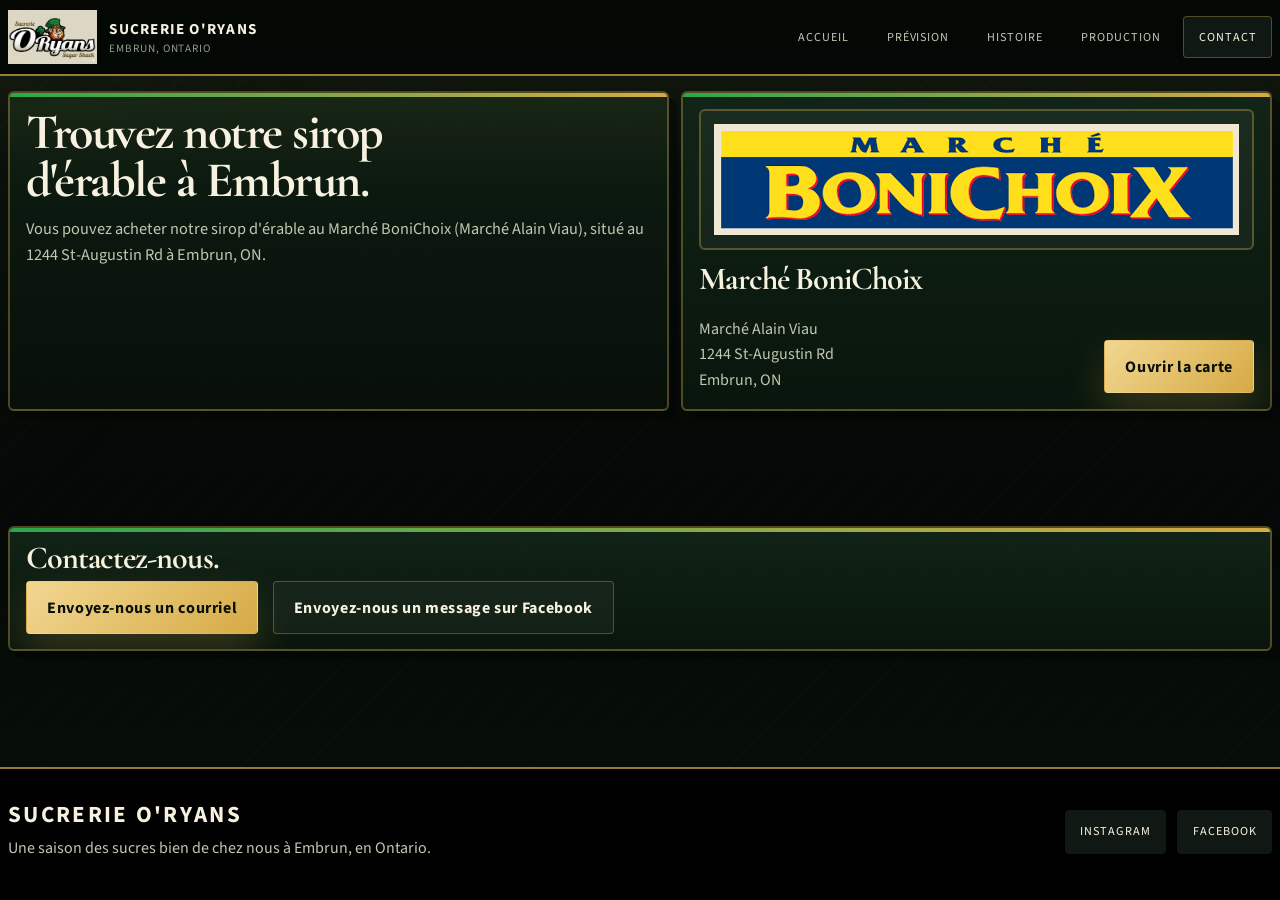
==== contact.html @ 8fefcba6 "Version 1.0.0" ====
<!DOCTYPE html>
<html lang="fr-CA">
<head>
  <meta charset="UTF-8">
  <meta name="viewport" content="width=device-width, initial-scale=1.0">
  <title>Sucrerie o'Ryans | Contact</title>
  <meta name="description" content="Contact et point de vente local pour la Sucrerie o'Ryans.">
  <meta name="theme-color" content="#071009">
  <link rel="icon" type="image/png" href="assets/images/main.png">
  <link rel="preconnect" href="https://fonts.googleapis.com">
  <link rel="preconnect" href="https://fonts.gstatic.com" crossorigin>
  <link href="https://fonts.googleapis.com/css2?family=Cormorant+Garamond:wght@500;600;700&family=Source+Sans+3:wght@400;500;600;700&display=swap" rel="stylesheet">
  <link rel="stylesheet" href="css/styles.css">
</head>
<body class="page-contact">
  <header class="site-header">
    <div class="shell nav-shell">
      <a class="brand" href="index.html" aria-label="Accueil Sucrerie o'Ryans">
        <img class="logo-art" src="assets/images/main.png" alt="Logo de la Sucrerie o'Ryans">
        <span>
          <strong>Sucrerie o'Ryans</strong>
          <small>Embrun, Ontario</small>
        </span>
      </a>
      <button class="menu-toggle" type="button" aria-expanded="false" aria-controls="site-nav">Menu</button>
      <nav id="site-nav" class="site-nav" aria-label="Navigation principale">
        <a href="index.html">Accueil</a>
        <a href="forecast.html">Prévision</a>
        <a href="history.html">Histoire</a>
        <a href="production.html">Production</a>
        <a href="contact.html">Contact</a>
      </nav>
    </div>
  </header>

  <main>
    <section class="page-hero">
      <div class="shell page-hero-grid contact-top-grid">
        <article class="detail-card reveal contact-buy-copy">
          <h1 class="page-display">Trouvez notre sirop d'érable à Embrun.</h1>
          <p class="lead">
            Vous pouvez acheter notre sirop d'érable au March&eacute; BoniChoix
            (March&eacute; Alain Viau), situé au 1244 St-Augustin Rd à Embrun, ON.
          </p>
        </article>

        <div class="media-stack reveal">
          <article class="history-hero-card contact-store-card">
            <div class="brand-showcase">
              <img src="assets/images/Bonichoix.png" alt="Logo du March&eacute; BoniChoix">
            </div>
            <h2>March&eacute; BoniChoix</h2>
            <div class="contact-store-meta">
              <p class="contact-store-address">
                March&eacute; Alain Viau<br>
                1244 St-Augustin Rd<br>
                Embrun, ON
              </p>
              <a
                class="button button-primary contact-store-map"
                href="https://www.google.com/maps/place/March%C3%A9+Bonichoix+Alain+Viau/@45.2743385,-75.2752539,3a,75y,211.84h,91.2t/data=!3m7!1e1!3m5!1s4L3LOWvOWr9EYdiC7ZVmJQ!2e0!6shttps:%2F%2Fstreetviewpixels-pa.googleapis.com%2Fv1%2Fthumbnail%3Fcb_client%3Dmaps_sv.tactile%26w%3D900%26h%3D600%26pitch%3D-1.2000000000000028%26panoid%3D4L3LOWvOWr9EYdiC7ZVmJQ%26yaw%3D211.84!7i16384!8i8192!4m17!1m9!3m8!1s0x4cce78424a2088a7:0x929eb5bf154c045c!2s1244+St+Augustin+Rd,+Embrun,+ON+K0A+1W0!3b1!8m2!3d45.274131!4d-75.275381!10e5!16s%2Fg%2F11nnktc0rs!3m6!1s0x4cce7842357d6379:0x32b1acb4ed83557a!8m2!3d45.274131!4d-75.275381!10e5!16s%2Fg%2F1tdqt4tl?entry=ttu&g_ep=EgoyMDI2MDMzMC4wIKXMDSoASAFQAw%3D%3D"
                target="_blank"
                rel="noreferrer"
              >
                Ouvrir la carte
              </a>
            </div>
          </article>
        </div>
      </div>
    </section>

    <section class="section-shell">
      <div class="shell">
        <article class="detail-card reveal contact-simple-card">
          <h2>Contactez-nous.</h2>
          <div class="button-row">
            <a class="button button-primary" href="mailto:sugarshack@oryans.ca">
              Envoyez-nous un courriel
            </a>
            <a
              class="button button-secondary"
              href="https://www.facebook.com/sucrerieoryans/"
              target="_blank"
              rel="noreferrer"
            >
              Envoyez-nous un message sur Facebook
            </a>
          </div>
        </article>
      </div>
    </section>
  </main>

  <footer class="site-footer">
    <div class="shell footer-grid">
      <div>
        <strong>Sucrerie o'Ryans</strong>
        <p>Une saison des sucres bien de chez nous à Embrun, en Ontario.</p>
      </div>
      <div>
        <a href="https://www.instagram.com/sucrerie_oryans_sugar_shack/?hl=en" target="_blank" rel="noreferrer">Instagram</a>
        <a href="https://www.facebook.com/sucrerieoryans/" target="_blank" rel="noreferrer">Facebook</a>
      </div>
    </div>
  </footer>

  <script defer src="js/data.js"></script>
  <script defer src="js/main.js"></script>
</body>
</html>
---- css/styles.css ----
:root {
  --bg: #071009;
  --panel: rgba(14, 31, 19, 0.84);
  --line: rgba(214, 175, 76, 0.24);
  --line-strong: rgba(214, 175, 76, 0.52);
  --text: #f7f2df;
  --muted: #c1c7b0;
  --soft: #8fa089;
  --accent: #2da74c;
  --gold: #d6aa45;
  --gold-soft: #f2d792;
  --shadow: 0 30px 70px rgba(0, 0, 0, 0.38);
  --radius-lg: 30px;
  --max: 1180px;
}

*,
*::before,
*::after {
  box-sizing: border-box;
}

html {
  scroll-behavior: smooth;
}

body {
  margin: 0;
  color: var(--text);
  font-family: "Source Sans 3", sans-serif;
  background:
    radial-gradient(circle at top right, rgba(214, 175, 76, 0.18), transparent 24%),
    radial-gradient(circle at left 20%, rgba(45, 167, 76, 0.18), transparent 26%),
    linear-gradient(180deg, #09120b 0%, #071009 35%, #09150d 100%);
  min-height: 100vh;
}

body::before {
  content: "";
  position: fixed;
  inset: 0;
  background:
    linear-gradient(120deg, rgba(255, 255, 255, 0.02), transparent 22%),
    repeating-linear-gradient(135deg, transparent, transparent 22px, rgba(255, 255, 255, 0.015) 22px, rgba(255, 255, 255, 0.015) 23px);
  pointer-events: none;
  z-index: -1;
}

img {
  display: block;
  max-width: 100%;
}

a {
  color: inherit;
  text-decoration: none;
}

button,
input,
textarea,
select {
  font: inherit;
}

button {
  cursor: pointer;
}

.shell {
  width: min(var(--max), calc(100% - 2rem));
  margin: 0 auto;
}

.site-header {
  position: sticky;
  top: 0;
  z-index: 20;
  backdrop-filter: blur(18px);
  background: rgba(7, 16, 9, 0.74);
  border-bottom: 1px solid rgba(255, 255, 255, 0.05);
}

.nav-shell {
  display: flex;
  align-items: center;
  justify-content: space-between;
  gap: 1rem;
  min-height: 84px;
}

.brand {
  display: inline-flex;
  align-items: center;
  gap: 0.95rem;
  min-width: 0;
}

.brand img {
  height: 54px;
  width: auto;
  max-width: 90px;
  border-radius: 0;
  object-fit: contain;
  border: 0;
  box-shadow: none;
  display: block;
}

.brand span {
  display: grid;
  gap: 0.15rem;
}

.brand strong {
  font-size: 0.98rem;
  letter-spacing: 0.02em;
}

.brand small {
  color: var(--soft);
}

.site-nav {
  display: flex;
  align-items: center;
  gap: 0.6rem;
  flex-wrap: wrap;
}

.site-nav a {
  padding: 0.75rem 1rem;
  border-radius: 999px;
  color: var(--muted);
  transition: 180ms ease;
}

.site-nav a:hover,
.site-nav a.is-active {
  color: var(--text);
  background: rgba(255, 255, 255, 0.06);
}

.menu-toggle {
  display: none;
  padding: 0.75rem 1rem;
  border: 1px solid rgba(255, 255, 255, 0.12);
  color: var(--text);
  background: rgba(255, 255, 255, 0.05);
  border-radius: 999px;
}

.hero,
.page-hero {
  padding: 5rem 0 3rem;
}

.hero-grid,
.page-hero-grid,
.split-layout,
.analysis-layout,
.production-layout {
  display: grid;
  gap: 1.5rem;
}

.hero-grid,
.page-hero-grid,
.split-layout,
.analysis-layout {
  grid-template-columns: repeat(2, minmax(0, 1fr));
}

.hero-home {
  padding-top: 5.5rem;
}

.eyebrow,
.card-kicker {
  margin: 0 0 1rem;
  text-transform: uppercase;
  letter-spacing: 0.18em;
  font-size: 0.74rem;
  color: var(--gold-soft);
}

.display,
.page-display,
.section-heading h2,
.feature-card h3,
.route-card h3,
.summary-card h2,
.detail-card h2,
.timeline-card h3,
.media-card-copy h2,
.history-hero-card h2,
.media-link-card h3 {
  margin: 0;
  font-family: "Cormorant Garamond", serif;
  line-height: 0.95;
  letter-spacing: -0.03em;
}

.display {
  font-size: clamp(3.4rem, 7vw, 6.6rem);
  max-width: 12ch;
}

.page-display {
  font-size: clamp(2.9rem, 5vw, 5rem);
  max-width: 12ch;
}

.lead,
.section-heading p,
.feature-card p,
.route-card p,
.history-hero-card p,
.timeline-card p,
.detail-card p,
.summary-card p,
.media-card-copy p,
.mini-panel li,
.footer-grid p,
.footer-grid a,
.bullet-list li {
  color: var(--muted);
  line-height: 1.75;
}

.lead {
  font-size: 1.02rem;
  max-width: 60ch;
  margin: 1.5rem 0 0;
}

.button-row,
.planner-actions {
  display: flex;
  gap: 0.9rem;
  flex-wrap: wrap;
}

.button-row {
  margin-top: 1.5rem;
}

.button {
  display: inline-flex;
  align-items: center;
  justify-content: center;
  min-height: 50px;
  padding: 0.9rem 1.25rem;
  border-radius: 999px;
  border: 1px solid transparent;
  transition: 180ms ease;
}

.button:hover {
  transform: translateY(-1px);
}

.button-primary {
  color: #071009;
  background: linear-gradient(135deg, var(--gold-soft), var(--gold));
  box-shadow: 0 18px 40px rgba(214, 175, 76, 0.22);
}

.button-secondary {
  border-color: rgba(255, 255, 255, 0.14);
  background: rgba(255, 255, 255, 0.04);
}

.fact-strip,
.bullet-list {
  padding: 0;
  margin: 1.75rem 0 0;
  list-style: none;
}

.fact-strip {
  display: grid;
  gap: 0.85rem;
}

.fact-strip li,
.bullet-list li {
  position: relative;
  padding-left: 1.15rem;
}

.fact-strip li::before,
.bullet-list li::before {
  content: "";
  position: absolute;
  left: 0;
  top: 0.82em;
  width: 0.45rem;
  height: 0.45rem;
  border-radius: 999px;
  background: linear-gradient(135deg, var(--accent), var(--gold));
}

.hero-media,
.media-stack,
.forecast-summary,
.stat-cluster,
.footer-grid {
  display: grid;
  gap: 1rem;
}

.media-card,
.mini-panel,
.feature-card,
.route-card,
.stat-card,
.summary-card,
.detail-card,
.history-hero-card,
.forecast-intro-card,
.timeline-card,
.media-link-card,
.chart-card,
.source-panel,
.loading-panel {
  background: linear-gradient(180deg, rgba(19, 38, 25, 0.92), rgba(10, 23, 14, 0.88));
  border: 1px solid var(--line);
  border-radius: var(--radius-lg);
  box-shadow: var(--shadow);
}

.media-card,
.feature-card,
.route-card,
.summary-card,
.detail-card,
.history-hero-card,
.forecast-intro-card,
.source-panel {
  padding: 1.4rem;
}

.media-card-large {
  overflow: hidden;
}

.media-card-image,
.media-link-card img,
.brand-showcase img {
  border-radius: calc(var(--radius-lg) - 8px);
  overflow: hidden;
  border: 1px solid rgba(255, 255, 255, 0.08);
}

.media-card-image img,
.media-link-card img,
.brand-showcase img {
  width: 100%;
  height: 100%;
  object-fit: cover;
}

.atmospheric-frame {
  aspect-ratio: 16 / 9;
  position: relative;
}

.atmospheric-frame::after {
  content: "";
  position: absolute;
  inset: 0;
  background: linear-gradient(180deg, transparent, rgba(7, 16, 9, 0.28) 55%, rgba(7, 16, 9, 0.72));
}

.media-card-copy {
  padding-top: 1rem;
}

.media-card-logo {
  display: grid;
  gap: 1rem;
}

.media-card-logo img {
  border-radius: calc(var(--radius-lg) - 8px);
}

.wood-card {
  background: linear-gradient(135deg, rgba(214, 175, 76, 0.1), transparent 60%), linear-gradient(180deg, rgba(19, 38, 25, 0.92), rgba(10, 23, 14, 0.88));
}

.mini-panel {
  padding: 1.2rem 1.4rem;
}

.mini-panel-label {
  margin: 0 0 0.75rem;
  text-transform: uppercase;
  letter-spacing: 0.18em;
  font-size: 0.72rem;
  color: var(--soft);
}

.mini-panel ul {
  margin: 0;
  padding-left: 1rem;
}

.section-shell {
  padding: 2rem 0 3.5rem;
}

.accent-panel {
  position: relative;
}

.accent-panel::before {
  content: "";
  position: absolute;
  inset: 0;
  background: radial-gradient(circle at right 20%, rgba(214, 175, 76, 0.12), transparent 24%), radial-gradient(circle at left 30%, rgba(45, 167, 76, 0.14), transparent 26%);
  pointer-events: none;
}

.section-heading {
  margin-bottom: 1.8rem;
  max-width: 60rem;
}

.section-heading-tight {
  margin-top: 2.8rem;
}

.section-heading h2 {
  font-size: clamp(2.4rem, 4vw, 4rem);
  margin-bottom: 1rem;
}

.card-grid {
  display: grid;
  gap: 1rem;
}

.photo-gallery {
  display: grid;
  grid-template-columns: repeat(2, minmax(0, 1fr));
  gap: 1rem;
}

.poster-preview {
  display: block;
  width: 100%;
  padding: 0;
  border: 1px solid var(--line);
  border-radius: var(--radius-lg);
  background: linear-gradient(180deg, rgba(19, 38, 25, 0.92), rgba(10, 23, 14, 0.88));
  overflow: hidden;
  cursor: pointer;
  box-shadow: var(--shadow);
  transition: 180ms ease;
}

.poster-preview:hover {
  transform: translateY(-2px);
  border-color: var(--line-strong);
}

.poster-preview img {
  width: 100%;
  height: auto;
  display: block;
}

.gallery-shot {
  display: block;
  padding: 0;
  min-height: clamp(260px, 32vw, 400px);
  border: 2px solid var(--line);
  border-radius: 6px;
  background: rgba(9, 18, 12, 0.92);
  overflow: hidden;
  cursor: pointer;
  box-shadow: var(--shadow);
  transition: 180ms ease;
}

.gallery-shot:hover {
  transform: translateY(-2px);
  border-color: var(--line-strong);
}

.gallery-shot img {
  width: 100%;
  height: 100%;
  display: block;
  object-fit: cover;
}

.gallery-lightbox[hidden] {
  display: none;
}

.gallery-lightbox {
  position: fixed;
  inset: 0;
  z-index: 90;
  background: rgba(3, 8, 5, 0.94);
  backdrop-filter: blur(14px);
}

.gallery-lightbox-stage {
  position: absolute;
  inset: 0;
  display: grid;
  place-items: center;
  padding: 5rem 5.5rem 2rem;
}

.gallery-lightbox-stage img {
  max-width: min(92vw, 1200px);
  max-height: 82vh;
  width: auto;
  height: auto;
  display: block;
  border-radius: 8px;
  border: 2px solid var(--line);
  background: rgba(7, 16, 9, 0.98);
  box-shadow: 0 30px 80px rgba(0, 0, 0, 0.45);
}

.gallery-lightbox-close,
.gallery-lightbox-nav {
  position: absolute;
  z-index: 1;
  min-height: 46px;
  padding: 0.8rem 1rem;
  border: 2px solid var(--line);
  border-radius: 4px;
  color: var(--text);
  background: rgba(7, 16, 9, 0.82);
}

.gallery-lightbox-close {
  top: 1rem;
  right: 1rem;
}

.gallery-lightbox-nav {
  top: 50%;
  transform: translateY(-50%);
}

.gallery-lightbox-nav.is-prev {
  left: 1rem;
}

.gallery-lightbox-nav.is-next {
  right: 1rem;
}

.is-gallery-open {
  overflow: hidden;
}

.three-up {
  grid-template-columns: repeat(3, minmax(0, 1fr));
}

.two-up,
.footer-grid {
  grid-template-columns: repeat(2, minmax(0, 1fr));
}

.feature-card,
.route-card,
.timeline-card {
  min-height: 100%;
}

.route-card {
  transition: 180ms ease;
}

.route-card:hover {
  border-color: var(--line-strong);
  transform: translateY(-2px);
}

.stat-card {
  padding: 1.25rem 1.35rem;
}

.stat-value {
  display: block;
  font-size: clamp(2rem, 4vw, 3rem);
  line-height: 1;
  font-family: "Cormorant Garamond", serif;
  color: var(--gold-soft);
  margin-bottom: 0.45rem;
}

.stat-label {
  color: var(--muted);
  line-height: 1.65;
}

.page-hero {
  padding-top: 4.4rem;
}

.forecast-intro-card,
.history-hero-card {
  align-self: start;
  padding: 1.5rem;
}

.loading-panel {
  padding: 1.3rem 1.45rem;
  color: var(--muted);
}

.is-hidden {
  display: none;
}

.forecast-app {
  display: grid;
  gap: 1.4rem;
}

.forecast-summary {
  grid-template-columns: repeat(3, minmax(0, 1fr));
}

.summary-card h2 {
  font-size: clamp(2rem, 4vw, 3rem);
  margin-bottom: 0.7rem;
}

.forecast-grid {
  display: grid;
  grid-template-columns: repeat(7, minmax(0, 1fr));
  gap: 0.85rem;
}

.day-card {
  width: 100%;
  text-align: left;
  padding: 1.1rem 1rem;
  border-radius: 22px;
  border: 1px solid rgba(255, 255, 255, 0.08);
  color: var(--text);
  background: linear-gradient(180deg, rgba(19, 38, 25, 0.96), rgba(11, 24, 15, 0.94));
  transition: 180ms ease;
}

.day-card:hover,
.day-card.is-active {
  transform: translateY(-2px);
  border-color: rgba(214, 175, 76, 0.42);
}

.day-card.is-active {
  box-shadow: 0 0 0 1px rgba(214, 175, 76, 0.3), var(--shadow);
}

.day-card-top,
.day-card-bottom {
  display: flex;
  align-items: center;
  justify-content: space-between;
  gap: 0.75rem;
}

.day-card-top {
  margin-bottom: 1.25rem;
}

.day-name {
  font-size: 0.95rem;
  font-weight: 600;
}

.day-date,
.day-meta,
.footer-meta,
.fallback-note {
  color: var(--soft);
}

.score-chip {
  min-width: 3.2rem;
  padding: 0.4rem 0.55rem;
  text-align: center;
  border-radius: 999px;
  font-weight: 700;
  background: rgba(255, 255, 255, 0.08);
}

.score-chip.is-excellent {
  color: #102815;
  background: linear-gradient(135deg, #7cf090, #42c15d);
}

.score-chip.is-promising {
  color: #102815;
  background: linear-gradient(135deg, #dff38e, #e4bf61);
}

.score-chip.is-fair {
  color: #1b1608;
  background: linear-gradient(135deg, #f0ca81, #c99349);
}

.score-chip.is-quiet {
  color: #efe6cb;
  background: linear-gradient(135deg, #6b6657, #474336);
}

.weather-label {
  display: inline-block;
  margin-top: 0.35rem;
  color: var(--muted);
  font-size: 0.88rem;
}

.detail-summary {
  display: grid;
  gap: 0.9rem;
}

.detail-summary h3 {
  margin: 0;
  font-size: clamp(2rem, 4vw, 3rem);
  font-family: "Cormorant Garamond", serif;
  line-height: 1;
}

.detail-summary-grid {
  display: grid;
  grid-template-columns: repeat(3, minmax(0, 1fr));
  gap: 0.8rem;
}

.detail-metric {
  padding: 0.95rem 1rem;
  border-radius: 18px;
  background: rgba(255, 255, 255, 0.04);
  border: 1px solid rgba(255, 255, 255, 0.06);
}

.detail-metric strong {
  display: block;
  margin-bottom: 0.3rem;
  font-size: 1.2rem;
  color: var(--gold-soft);
}

.compact {
  margin-top: 1rem;
}

.form-grid {
  display: grid;
  grid-template-columns: repeat(2, minmax(0, 1fr));
  gap: 1rem;
  margin-top: 1rem;
}

.form-grid label {
  display: grid;
  gap: 0.5rem;
}

.full-span {
  grid-column: 1 / -1;
}

.form-grid span {
  color: var(--muted);
  font-size: 0.92rem;
}

.form-grid input,
.form-grid select,
.form-grid textarea,
.message-preview {
  width: 100%;
  border: 1px solid rgba(255, 255, 255, 0.08);
  border-radius: 16px;
  padding: 0.9rem 1rem;
  color: var(--text);
  background: rgba(3, 8, 5, 0.42);
}

.planner-output {
  margin-top: 1rem;
  padding: 1rem 1.05rem;
  border-radius: 18px;
  background: rgba(255, 255, 255, 0.04);
  border: 1px solid rgba(255, 255, 255, 0.08);
  color: var(--muted);
  line-height: 1.75;
}

.timeline {
  display: grid;
  gap: 1rem;
}

.timeline-card {
  position: relative;
  padding: 1.5rem 1.5rem 1.5rem 5rem;
}

.timeline-card::before {
  content: "";
  position: absolute;
  left: 2rem;
  top: 1.85rem;
  width: 0.9rem;
  height: 0.9rem;
  border-radius: 999px;
  background: linear-gradient(135deg, var(--accent), var(--gold));
  box-shadow: 0 0 0 8px rgba(45, 167, 76, 0.12);
}

.timeline-year {
  display: inline-block;
  margin-bottom: 0.65rem;
  color: var(--gold-soft);
  letter-spacing: 0.16em;
  text-transform: uppercase;
  font-size: 0.76rem;
}

.media-link-card {
  display: grid;
  grid-template-columns: 220px minmax(0, 1fr);
  gap: 1.1rem;
  padding: 1.1rem;
}

.brand-showcase {
  padding: 1rem;
  border-radius: var(--radius-lg);
  background: rgba(255, 255, 255, 0.04);
  border: 1px solid var(--line);
}

.production-layout {
  grid-template-columns: 2fr 1fr;
  align-items: start;
}

.production-side {
  display: grid;
  gap: 1rem;
  align-content: start;
}

.chart-card {
  padding: 1.1rem;
  overflow: hidden;
}

.season-axis {
  position: relative;
  min-height: 1.25rem;
  margin: 0.2rem 0 1rem;
  color: var(--soft);
  font-size: 0.78rem;
}

.season-axis span {
  position: absolute;
  transform: translateX(-50%);
}

.season-axis span:last-child {
  transform: translateX(-100%);
}

.season-chart {
  display: grid;
  gap: 0.7rem;
}

.season-row {
  display: grid;
  grid-template-columns: 82px minmax(0, 1fr);
  gap: 1rem;
  align-items: center;
  padding: 0.7rem 0.8rem;
  border-radius: 20px;
  border: 1px solid rgba(255, 255, 255, 0.05);
  background: rgba(255, 255, 255, 0.02);
  transition: 180ms ease;
}

.season-row.is-active,
.season-row:hover {
  border-color: rgba(214, 175, 76, 0.36);
  background: rgba(255, 255, 255, 0.04);
}

.season-year {
  font-weight: 700;
  letter-spacing: 0.04em;
  color: var(--gold);
}

.season-track {
  position: relative;
  min-height: 3rem;
  border-radius: 999px;
  background: linear-gradient(90deg, rgba(255, 255, 255, 0.02), rgba(255, 255, 255, 0.05));
  border: 1px solid rgba(255, 255, 255, 0.04);
}

.season-span {
  position: absolute;
  top: 0.35rem;
  bottom: 0.35rem;
  left: calc(var(--start) * 1%);
  width: calc(var(--width) * 1%);
  padding: 0 1rem;
  display: flex;
  align-items: center;
  justify-content: space-between;
  gap: 1rem;
  border-radius: 999px;
  background: linear-gradient(135deg, rgba(45, 167, 76, calc(0.35 + var(--strength) * 0.45)), rgba(214, 175, 76, calc(0.3 + var(--strength) * 0.4)));
  color: #f8f5eb;
  overflow: hidden;
}

.season-span small {
  color: rgba(248, 245, 235, 0.86);
}

.season-empty {
  display: flex;
  align-items: center;
  height: 100%;
  padding: 0 1rem;
  color: var(--soft);
  border: 1px dashed rgba(255, 255, 255, 0.1);
  border-radius: 999px;
}

.message-preview {
  min-height: 100%;
  resize: vertical;
}

.site-footer {
  padding: 1.3rem 0 2rem;
}

.footer-grid {
  align-items: center;
  gap: 1rem 1.5rem;
  padding: 1.25rem 1.35rem;
  border-radius: 28px;
  background: rgba(255, 255, 255, 0.04);
  border: 1px solid rgba(255, 255, 255, 0.05);
}

.footer-grid > div:nth-child(2) {
  display: flex;
  gap: 1rem;
  flex-wrap: wrap;
  justify-content: center;
}

.footer-meta {
  margin: 0;
  text-align: right;
}

.reveal {
  opacity: 0;
  transform: translateY(18px);
  transition: 480ms ease;
}

.reveal.is-visible {
  opacity: 1;
  transform: translateY(0);
}

@media (max-width: 1080px) {
  .hero-grid,
  .page-hero-grid,
  .split-layout,
  .analysis-layout,
  .production-layout,
  .three-up,
  .forecast-summary {
    grid-template-columns: 1fr;
  }

  .forecast-grid {
    grid-template-columns: repeat(2, minmax(0, 1fr));
  }

  .two-up,
  .footer-grid {
    grid-template-columns: 1fr;
  }

  .footer-meta {
    text-align: left;
  }
}

@media (max-width: 780px) {
  .menu-toggle {
    display: inline-flex;
  }

  .site-nav {
    position: absolute;
    top: 100%;
    left: 1rem;
    right: 1rem;
    padding: 0.85rem;
    border-radius: 22px;
    border: 1px solid rgba(255, 255, 255, 0.08);
    background: rgba(7, 16, 9, 0.96);
    display: none;
    box-shadow: var(--shadow);
  }

  .site-nav.is-open {
    display: grid;
  }

  .site-nav a {
    width: 100%;
  }

  .display {
    font-size: clamp(2.8rem, 13vw, 4.3rem);
  }

  .page-display {
    font-size: clamp(2.3rem, 11vw, 3.6rem);
  }

  .media-link-card,
  .forecast-grid,
  .detail-summary-grid,
  .form-grid,
  .season-row {
    grid-template-columns: 1fr;
  }

  .timeline-card {
    padding: 1.4rem 1.2rem 1.4rem 3.8rem;
  }

  .timeline-card::before {
    left: 1.45rem;
  }
}

/* Blockier 2026 refresh */
:root {
  --line: rgba(214, 175, 76, 0.34);
  --line-strong: rgba(214, 175, 76, 0.7);
  --shadow: 8px 8px 0 rgba(0, 0, 0, 0.28);
  --radius-lg: 8px;
  --max: 1320px;
}

body {
  display: flex;
  flex-direction: column;
  background:
    linear-gradient(180deg, rgba(214, 175, 76, 0.08), transparent 18%),
    linear-gradient(180deg, #071009 0%, #050806 55%, #071009 100%);
  overflow-x: hidden;
}

main {
  flex: 1 0 auto;
  display: grid;
  gap: 0.25rem;
}

.shell {
  width: min(var(--max), calc(100% - 1rem));
}

.site-header {
  background: rgba(5, 8, 6, 0.96);
  border-bottom: 2px solid var(--line-strong);
}

.nav-shell {
  min-height: 74px;
}

.brand {
  gap: 0.8rem;
}

.media-card-logo img,
.brand-showcase img {
  object-fit: contain !important;
  object-position: center;
  background: #efe7d2;
  padding: 0.35rem;
}

.brand img {
  height: 54px;
  width: auto;
  max-width: 90px;
  border-radius: 0;
  border: 0;
  background: transparent;
  padding: 0;
  box-shadow: none;
}

.brand span {
  gap: 0.05rem;
}

.brand strong,
.brand small {
  text-transform: uppercase;
  letter-spacing: 0.08em;
}

.brand strong {
  font-size: 0.95rem;
}

.brand small {
  font-size: 0.7rem;
}

.site-nav {
  gap: 0.45rem;
}

.site-nav a {
  padding: 0.7rem 0.9rem;
  border-radius: 4px;
  border: 1px solid transparent;
  text-transform: uppercase;
  font-size: 0.76rem;
  letter-spacing: 0.08em;
}

.site-nav a:hover,
.site-nav a.is-active {
  background: #0f1812;
  border-color: var(--line);
}

.brand,
.brand span,
.site-nav,
.page-hero-grid,
.hero-grid,
.production-layout,
.contact-store-meta,
.button-row,
.detail-card,
.history-hero-card,
.feature-card,
.route-card,
.summary-card,
.forecast-intro-card,
.source-panel,
.chart-card {
  min-width: 0;
}

.hero,
.page-hero {
  padding: 1.6rem 0 0.9rem;
}

.hero-home {
  padding-top: 1.75rem;
}

.hero-grid,
.page-hero-grid,
.split-layout,
.analysis-layout,
.production-layout,
.card-grid,
.hero-media,
.media-stack,
.forecast-summary,
.stat-cluster,
.footer-grid,
.forecast-app {
  gap: 0.75rem;
}

.page-home .hero-grid {
  grid-template-columns: minmax(0, 1.15fr) minmax(420px, 0.95fr);
  align-items: stretch;
}

.page-forecast .page-hero-grid {
  grid-template-columns: minmax(0, 1.2fr) minmax(340px, 0.9fr);
  align-items: start;
}

.forecast-hero-copy {
  max-width: 46rem;
}

.page-forecast .page-display {
  max-width: none;
  font-size: clamp(2.7rem, 4.8vw, 4.6rem);
}

.page-forecast .forecast-intro-card {
  max-width: 34rem;
  margin-left: auto;
}

.page-contact .page-hero {
  padding: 0.95rem 0 0.35rem;
}

.page-contact .section-shell {
  padding: 0.35rem 0 1rem;
}

.page-contact .contact-top-grid {
  grid-template-columns: minmax(0, 1.12fr) minmax(360px, 1fr);
  align-items: stretch;
}

.page-contact .contact-buy-copy {
  display: grid;
  gap: 0.65rem;
  align-content: start;
  background:
    linear-gradient(180deg, rgba(214, 175, 76, 0.06), transparent 30%),
    linear-gradient(180deg, rgba(14, 31, 19, 0.95), rgba(8, 16, 10, 0.92));
}

.page-contact .contact-buy-copy .eyebrow {
  margin-bottom: 0;
}

.page-contact .contact-buy-copy .page-display {
  max-width: 18ch;
  font-size: clamp(2.15rem, 3.9vw, 3.55rem);
}

.page-contact .contact-buy-copy .lead {
  margin-top: 0.15rem;
  max-width: 42rem;
}

.page-contact .contact-buy-copy .fact-strip {
  margin-top: 0.2rem;
}

.page-contact .media-stack {
  height: 100%;
}

.page-contact .contact-store-card {
  display: grid;
  gap: 0.9rem;
  height: 100%;
  align-content: start;
}

.page-contact .contact-store-meta {
  display: grid;
  grid-template-columns: minmax(0, 1fr) auto;
  gap: 1rem;
  align-items: end;
}

.page-contact .contact-store-address {
  margin: 0;
}

.page-contact .contact-store-map {
  white-space: nowrap;
}

.page-contact .contact-simple-card {
  max-width: none;
  width: 100%;
  padding: 0.95rem 1rem;
}

.page-contact .contact-simple-card .button-row {
  margin-top: 0;
}

.page-home .hero-copy {
  position: relative;
  padding: 1.1rem;
  border: 2px solid var(--line);
  background:
    linear-gradient(180deg, rgba(214, 175, 76, 0.06), transparent 34%),
    linear-gradient(180deg, rgba(14, 31, 19, 0.94), rgba(8, 16, 10, 0.92));
}

.page-home .hero-copy::before {
  content: "EMBRUN ONTARIO";
  position: absolute;
  top: -2px;
  right: -2px;
  padding: 0.45rem 0.65rem;
  background: linear-gradient(135deg, var(--gold-soft), var(--gold));
  color: #071009;
  font-size: 0.68rem;
  font-weight: 700;
  letter-spacing: 0.1em;
}

.production-hero {
  position: relative;
}

.production-hero::before {
  content: none;
  position: absolute;
  inset: 0;
  background:
    radial-gradient(circle at 18% 28%, rgba(214, 175, 76, 0.08), transparent 24%),
    radial-gradient(circle at 82% 22%, rgba(45, 167, 76, 0.12), transparent 28%);
  pointer-events: none;
}

.production-hero-grid {
  position: relative;
  grid-template-columns: 1fr;
  align-items: stretch;
}

.production-highlight-grid {
  display: grid;
  gap: 0.65rem;
  margin-top: 1rem;
}

.production-highlight {
  padding: 0.85rem 0.9rem;
  border: 1px solid rgba(255, 255, 255, 0.08);
  background: rgba(255, 255, 255, 0.04);
}

.production-highlight strong {
  display: block;
  margin-bottom: 0.3rem;
  color: var(--gold-soft);
  font-size: 1rem;
}

.production-highlight span {
  display: block;
  color: var(--soft);
  font-size: 0.84rem;
  line-height: 1.5;
}

.production-hero-card {
  display: grid;
  gap: 0.95rem;
  align-content: start;
  width: 100%;
  padding: 1.15rem;
  background:
    linear-gradient(180deg, rgba(45, 167, 76, 0.08), transparent 24%),
    linear-gradient(180deg, rgba(11, 36, 18, 0.97), rgba(8, 20, 12, 0.94));
}

.production-hero-card-head {
  display: flex;
  align-items: center;
  justify-content: space-between;
  gap: 0.75rem;
}

.production-hero-card-head .card-kicker {
  margin: 0;
}

.production-hero-badge {
  display: inline-flex;
  align-items: center;
  min-height: 30px;
  padding: 0.35rem 0.6rem;
  border: 1px solid rgba(214, 175, 76, 0.34);
  background: rgba(214, 175, 76, 0.08);
  color: var(--gold-soft);
  text-transform: uppercase;
  letter-spacing: 0.1em;
  font-size: 0.72rem;
  font-weight: 700;
}

.production-highlight-grid {
  grid-template-columns: repeat(3, minmax(0, 1fr));
}

.production-highlight strong {
  font-family: "Cormorant Garamond", serif;
  font-size: 1.55rem;
  line-height: 1;
}

.production-hero-note {
  margin: 0;
  padding-top: 0.9rem;
  border-top: 1px solid rgba(255, 255, 255, 0.08);
  color: var(--soft);
}

.production-section-heading {
  display: grid;
  gap: 0.35rem;
}

.production-section-heading p:last-child {
  margin: 0;
  max-width: 66ch;
}

.display {
  font-size: clamp(2.8rem, 6vw, 5.2rem);
  max-width: none;
}

.page-display {
  font-size: clamp(2.3rem, 4.5vw, 4rem);
  max-width: 13ch;
}

.lead {
  margin-top: 0.9rem;
  max-width: 62ch;
  line-height: 1.6;
}

.button {
  min-height: 46px;
  border-radius: 4px;
  font-weight: 700;
  letter-spacing: 0.04em;
}

.button-secondary {
  border: 1px solid var(--line);
}

.fact-strip {
  grid-template-columns: repeat(2, minmax(0, 1fr));
  margin-top: 1rem;
  gap: 0.6rem 0.8rem;
}

.media-card,
.mini-panel,
.feature-card,
.route-card,
.stat-card,
.summary-card,
.detail-card,
.history-hero-card,
.forecast-intro-card,
.timeline-card,
.media-link-card,
.chart-card,
.source-panel,
.loading-panel {
  border-radius: 6px;
  border: 2px solid var(--line);
  box-shadow: var(--shadow);
  position: relative;
  overflow: hidden;
}

.media-card,
.feature-card,
.route-card,
.summary-card,
.detail-card,
.history-hero-card,
.forecast-intro-card,
.source-panel,
.stat-card,
.mini-panel {
  padding: 1rem;
}

.media-card::after,
.feature-card::after,
.route-card::after,
.summary-card::after,
.detail-card::after,
.history-hero-card::after,
.forecast-intro-card::after,
.timeline-card::after,
.media-link-card::after,
.chart-card::after,
.source-panel::after,
.loading-panel::after,
.stat-card::after,
.mini-panel::after {
  content: "";
  position: absolute;
  top: 0;
  left: 0;
  width: 100%;
  height: 4px;
  background: linear-gradient(90deg, var(--accent), var(--gold));
}

.page-home .hero-media,
.page-home .hero-side-image {
  grid-template-columns: minmax(0, 1fr);
  display: grid;
  height: 100%;
}

.page-home .hero-side-frame {
  height: 100%;
  min-height: 100%;
  aspect-ratio: auto;
}

.atmospheric-frame {
  aspect-ratio: 4 / 3;
}

.section-shell {
  padding: 0.75rem 0 1.35rem;
}

.section-heading {
  margin-bottom: 0.95rem;
}

.section-heading h2 {
  font-size: clamp(2rem, 3.4vw, 3rem);
  margin-bottom: 0.75rem;
}

.route-card h3,
.feature-card h3,
.history-hero-card h2,
.timeline-card h3,
.media-card-copy h2,
.detail-card h2,
.summary-card h2,
.media-link-card h3 {
  font-size: clamp(1.55rem, 2.5vw, 2.4rem);
  margin-bottom: 0.5rem;
}

.feature-card p,
.route-card p,
.history-hero-card p,
.timeline-card p,
.detail-card p,
.summary-card p,
.media-card-copy p,
.mini-panel li,
.footer-grid p,
.footer-grid a,
.bullet-list li {
  line-height: 1.58;
}

.stat-cluster {
  grid-template-columns: repeat(3, minmax(0, 1fr));
}

.stat-card {
  padding: 0.9rem 1rem;
}

.timeline {
  grid-template-columns: repeat(2, minmax(0, 1fr));
}

.timeline-card {
  padding: 1rem 1rem 1rem 3.2rem;
}

.timeline-card::before {
  left: 1.1rem;
  top: 1.2rem;
  width: 0.7rem;
  height: 0.7rem;
  border-radius: 0;
  box-shadow: none;
}

.media-link-card {
  grid-template-columns: 180px minmax(0, 1fr);
  gap: 0.9rem;
  align-items: stretch;
}

.brand-showcase {
  padding: 0.8rem;
  border-radius: 6px;
  border: 2px solid var(--line);
}

.forecast-grid {
  grid-template-columns: repeat(4, minmax(0, 1fr));
  gap: 0.6rem;
}

.day-card {
  min-height: 150px;
  padding: 0.9rem;
  border-radius: 4px;
}

.detail-summary-grid {
  grid-template-columns: repeat(3, minmax(0, 1fr));
}

.form-grid {
  gap: 0.75rem;
}

.form-grid input,
.form-grid select,
.form-grid textarea,
.message-preview {
  border-radius: 4px;
  border-width: 2px;
}

.production-layout {
  grid-template-columns: minmax(0, 1.6fr) minmax(320px, 0.9fr);
  gap: 0.75rem;
}

.production-stats {
  margin-top: 0.85rem;
}

.production-batch-card {
  margin-top: 0.75rem;
}

.chart-card {
  padding: 0.9rem;
}

.season-row {
  border-radius: 4px;
  padding: 0.55rem 0.65rem;
}

.season-track,
.season-span,
.season-empty {
  border-radius: 4px;
}

.footer-grid {
  position: relative;
  grid-template-columns: minmax(0, 1.25fr) auto;
  align-items: center;
  gap: 1rem 2rem;
  padding: 1rem 0;
  border-radius: 6px;
  border: 0;
  background: transparent;
}

.site-footer {
  padding: 1.1rem 0 1.4rem;
  margin-top: auto;
  background: #000;
  border-top: 2px solid var(--line-strong);
}

.footer-grid::before {
  content: none;
  position: absolute;
  inset: 0;
  border: 1px solid rgba(214, 175, 76, 0.14);
  border-top: 0;
  pointer-events: none;
}

.footer-grid > div:first-child {
  display: grid;
  gap: 0.55rem;
  max-width: 34rem;
}

.footer-grid > div:first-child strong {
  font-family: "Source Sans 3", sans-serif;
  font-size: clamp(1.2rem, 1.8vw, 1.45rem);
  line-height: 1.1;
  letter-spacing: 0.1em;
  text-transform: uppercase;
  color: var(--text);
}

.footer-grid > div:first-child p {
  margin: 0;
  color: var(--muted);
}

.footer-grid > div:nth-child(2) {
  display: flex;
  gap: 0.7rem;
  flex-wrap: wrap;
  justify-content: flex-end;
  align-items: center;
}

.footer-grid a {
  display: inline-flex;
  align-items: center;
  min-height: 42px;
  padding: 0.7rem 0.9rem;
  border: 1px solid transparent;
  border-radius: 4px;
  background: #0f1812;
  color: var(--text);
  text-transform: uppercase;
  letter-spacing: 0.08em;
  font-size: 0.76rem;
  transition: 180ms ease;
}

.footer-grid a:hover {
  transform: translateY(-1px);
  border-color: var(--line);
  background: rgba(214, 175, 76, 0.08);
}

.message-preview {
  min-height: 320px;
}

@media (max-width: 1080px) {
  .shell {
    width: min(var(--max), calc(100% - 0.8rem));
  }

  .production-hero-grid,
  .page-home .hero-grid,
  .page-home .hero-media,
  .page-hero-grid,
  .split-layout,
  .analysis-layout,
  .production-layout,
  .three-up,
  .forecast-summary,
  .stat-cluster,
  .timeline {
    grid-template-columns: 1fr;
  }

  .fact-strip {
    grid-template-columns: 1fr;
  }

  .forecast-grid {
    grid-template-columns: repeat(2, minmax(0, 1fr));
  }

  .media-link-card,
  .two-up,
  .footer-grid {
    grid-template-columns: 1fr;
  }

  .footer-grid > div:nth-child(2) {
    justify-content: flex-start;
  }

  .page-contact .contact-store-meta {
    grid-template-columns: 1fr;
    align-items: start;
  }

  .page-contact .contact-store-map {
    justify-self: start;
  }

  .photo-gallery {
    grid-template-columns: 1fr 1fr;
  }
}

@media (max-width: 780px) {
  .shell {
    width: calc(100% - 0.7rem);
  }

  .nav-shell {
    min-height: 66px;
    gap: 0.6rem;
    flex-wrap: nowrap;
  }

  .brand {
    flex: 1 1 auto;
    gap: 0.65rem;
  }

  .brand span {
    min-width: 0;
  }

  .hero,
  .page-hero {
    padding: 0.8rem 0 0.55rem;
  }

  .section-shell {
    padding: 0.45rem 0 0.9rem;
  }

  .brand img {
    height: 42px;
    width: auto;
    max-width: 72px;
  }

  .brand strong {
    font-size: 0.82rem;
    line-height: 1.1;
  }

  .brand small {
    font-size: 0.62rem;
  }

  .display {
    font-size: clamp(2rem, 9.5vw, 3rem);
  }

  .page-display {
    font-size: clamp(1.8rem, 8.5vw, 2.6rem);
    max-width: none;
  }

  .site-nav {
    left: 0.35rem;
    right: 0.35rem;
    padding: 0.45rem;
    border-radius: 4px;
    border: 2px solid var(--line);
    max-height: calc(100vh - 84px);
    overflow-y: auto;
  }

  .site-nav a {
    font-size: 0.72rem;
    padding: 0.7rem 0.75rem;
  }

  .page-home .hero-copy::before {
    position: static;
    display: inline-block;
    margin-bottom: 0.7rem;
  }

  .feature-card,
  .route-card,
  .summary-card,
  .detail-card,
  .history-hero-card,
  .forecast-intro-card,
  .source-panel,
  .stat-card,
  .mini-panel,
  .media-card {
    padding: 0.85rem;
  }

  .button-row,
  .planner-actions {
    flex-direction: column;
    gap: 0.65rem;
  }

  .button {
    width: 100%;
    white-space: normal;
    text-align: center;
  }

  .production-highlight-grid,
  .forecast-grid,
  .detail-summary-grid,
  .form-grid {
    grid-template-columns: 1fr;
  }

  .production-hero-card-head {
    flex-direction: column;
    align-items: flex-start;
  }

  .photo-gallery {
    grid-auto-flow: column;
    grid-auto-columns: 84%;
    grid-template-columns: none;
    overflow-x: auto;
    scroll-snap-type: x mandatory;
    padding-bottom: 0.35rem;
  }

  .gallery-shot {
    min-height: 250px;
    scroll-snap-align: start;
  }

  .gallery-lightbox-stage {
    padding: 4.75rem 1rem 5rem;
  }

  .gallery-lightbox-stage img {
    max-width: 100%;
    max-height: 72vh;
  }

  .gallery-lightbox-nav {
    top: auto;
    bottom: 1rem;
    transform: none;
  }

  .page-contact .contact-store-map {
    white-space: normal;
  }

  .chart-card {
    padding: 0.8rem;
  }

  .season-axis {
    display: none;
  }

  .season-row {
    grid-template-columns: 1fr;
    gap: 0.45rem;
  }
}

@media (max-width: 560px) {
  .shell {
    width: calc(100% - 0.55rem);
  }

  .menu-toggle {
    padding: 0.65rem 0.8rem;
  }

  .site-nav {
    left: 0.25rem;
    right: 0.25rem;
  }

  .page-home .hero-copy,
  .page-contact .contact-buy-copy,
  .page-contact .contact-simple-card,
  .contact-store-card {
    padding: 0.8rem;
  }

  .photo-gallery {
    grid-auto-columns: 88%;
  }

  .gallery-shot {
    min-height: 220px;
  }

  .forecast-grid,
  .detail-summary-grid {
    grid-template-columns: 1fr;
  }

  .day-card {
    min-height: 0;
  }
}
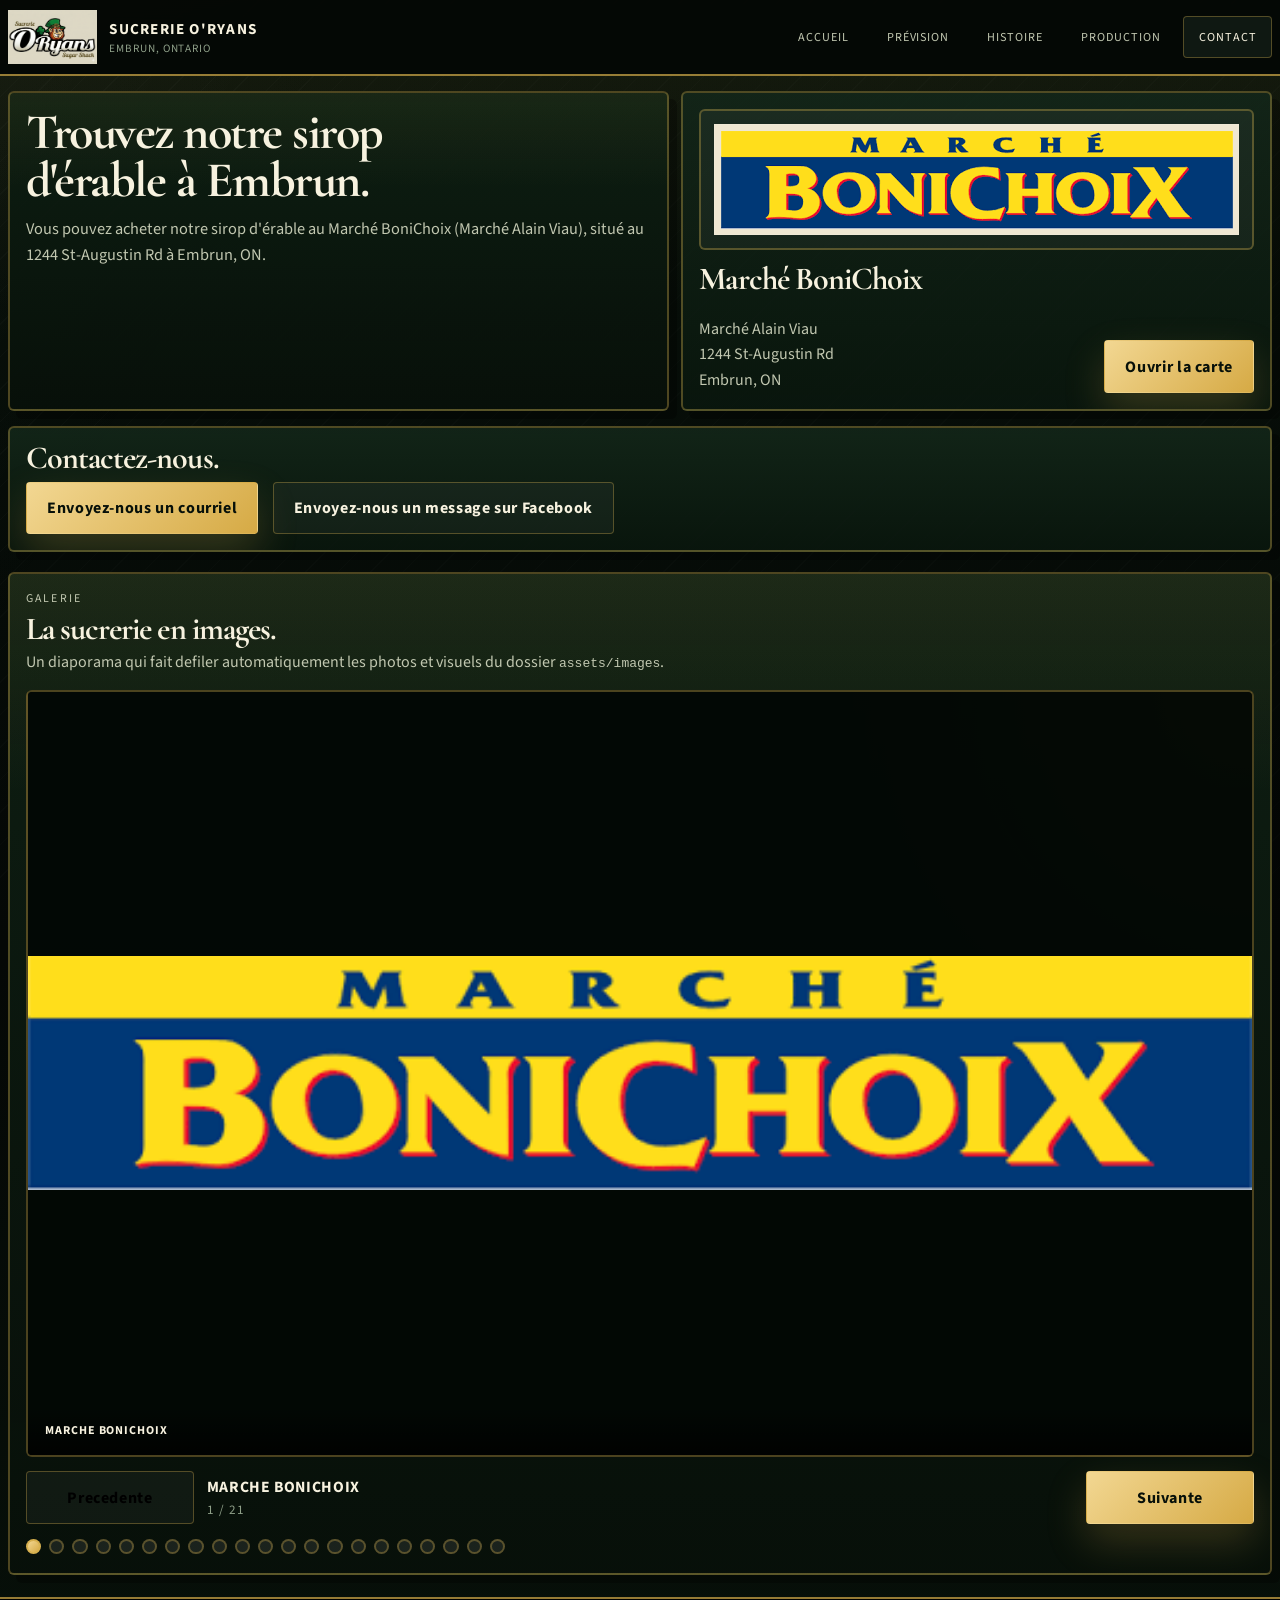
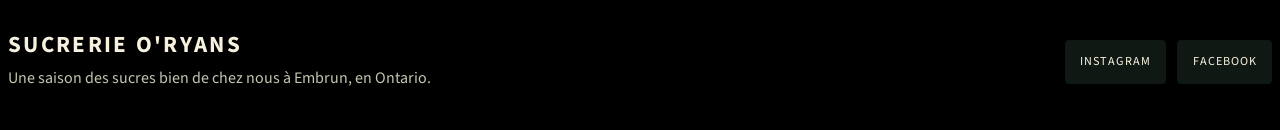
==== commit 35295126: "Snapshot" ====
--- a/contact.html
+++ b/contact.html
@@ -90,6 +90,53 @@
         </article>
       </div>
     </section>
+
+    <section class="section-shell contact-gallery-shell">
+      <div class="shell">
+        <article class="detail-card reveal contact-slideshow-card" data-contact-slideshow>
+          <div class="contact-slideshow-copy">
+            <p class="eyebrow">Galerie</p>
+            <h2>La sucrerie en images.</h2>
+            <p>
+              Un diaporama qui fait defiler automatiquement les photos et visuels
+              du dossier <code>assets/images</code>.
+            </p>
+          </div>
+
+          <div
+            class="contact-slideshow-stage"
+            data-contact-stage
+          ></div>
+
+          <div class="contact-slideshow-controls">
+            <button
+              class="button button-secondary contact-slideshow-button"
+              type="button"
+              data-contact-prev
+              aria-label="Image precedente"
+            >
+              Precedente
+            </button>
+
+            <div class="contact-slideshow-status">
+              <strong data-contact-caption>Chargement des images...</strong>
+              <span data-contact-counter></span>
+            </div>
+
+            <button
+              class="button button-primary contact-slideshow-button"
+              type="button"
+              data-contact-next
+              aria-label="Image suivante"
+            >
+              Suivante
+            </button>
+          </div>
+
+          <div class="contact-slideshow-dots" data-contact-dots aria-label="Selection de l'image"></div>
+        </article>
+      </div>
+    </section>
   </main>
 
   <footer class="site-footer">
@@ -107,5 +154,6 @@
 
   <script defer src="js/data.js"></script>
   <script defer src="js/main.js"></script>
+  <script defer src="js/contact.js"></script>
 </body>
 </html>
--- a/css/styles.css
+++ b/css/styles.css
@@ -1089,6 +1089,8 @@
   flex: 1 0 auto;
   display: grid;
   gap: 0.25rem;
+  align-content: start;
+  grid-auto-rows: max-content;
 }
 
 .shell {
@@ -1305,6 +1307,169 @@
 
 .page-contact .contact-simple-card .button-row {
   margin-top: 0;
+}
+
+.page-contact .contact-gallery-shell {
+  padding-top: 0;
+  padding-bottom: 1.35rem;
+}
+
+.page-contact .contact-slideshow-card {
+  display: grid;
+  gap: 0.9rem;
+  padding: 1rem;
+  background:
+    linear-gradient(180deg, rgba(214, 175, 76, 0.08), transparent 22%),
+    linear-gradient(180deg, rgba(14, 31, 19, 0.96), rgba(8, 16, 10, 0.92));
+}
+
+.page-contact .contact-slideshow-copy {
+  display: grid;
+  gap: 0.35rem;
+  max-width: 48rem;
+}
+
+.page-contact .contact-slideshow-copy .eyebrow,
+.page-contact .contact-slideshow-copy h2,
+.page-contact .contact-slideshow-copy p {
+  margin: 0;
+}
+
+.page-contact .contact-slideshow-stage {
+  position: relative;
+  min-height: clamp(300px, 46vw, 680px);
+  aspect-ratio: 16 / 10;
+  border: 2px solid var(--line);
+  border-radius: 6px;
+  background:
+    radial-gradient(circle at top right, rgba(214, 175, 76, 0.16), transparent 28%),
+    rgba(3, 8, 5, 0.8);
+  overflow: hidden;
+}
+
+.page-contact .contact-slide {
+  position: absolute;
+  inset: 0;
+  margin: 0;
+  opacity: 0;
+  transform: scale(1.015);
+  transition: opacity 420ms ease, transform 420ms ease;
+  pointer-events: none;
+}
+
+.page-contact .contact-slide.is-active {
+  opacity: 1;
+  transform: scale(1);
+}
+
+.page-contact .contact-slide img {
+  width: 100%;
+  height: 100%;
+  object-fit: contain;
+  object-position: center;
+  background: rgba(3, 8, 5, 0.92);
+}
+
+.page-contact .contact-slide figcaption {
+  position: absolute;
+  inset: auto 0 0;
+  padding: 1rem 1.05rem;
+  background: linear-gradient(180deg, transparent, rgba(0, 0, 0, 0.84));
+  color: var(--text);
+  text-transform: uppercase;
+  letter-spacing: 0.08em;
+  font-size: 0.75rem;
+  font-weight: 700;
+}
+
+.page-contact .contact-slideshow-controls {
+  display: grid;
+  grid-template-columns: auto minmax(0, 1fr) auto;
+  gap: 0.8rem;
+  align-items: center;
+}
+
+.page-contact .contact-slideshow-button {
+  min-width: 10.5rem;
+}
+
+.page-contact .contact-slideshow-status {
+  display: grid;
+  gap: 0.18rem;
+  min-width: 0;
+}
+
+.page-contact .contact-slideshow-status strong,
+.page-contact .contact-slideshow-status span {
+  display: block;
+  min-width: 0;
+}
+
+.page-contact .contact-slideshow-status strong {
+  font-size: 0.98rem;
+  letter-spacing: 0.04em;
+  text-transform: uppercase;
+  white-space: nowrap;
+  overflow: hidden;
+  text-overflow: ellipsis;
+}
+
+.page-contact .contact-slideshow-status span {
+  color: var(--soft);
+  font-size: 0.82rem;
+  letter-spacing: 0.08em;
+  text-transform: uppercase;
+}
+
+.page-contact .contact-slideshow-dots {
+  display: flex;
+  gap: 0.5rem;
+  overflow-x: auto;
+  padding-bottom: 0.2rem;
+  scrollbar-width: thin;
+}
+
+.page-contact .contact-slideshow-dot {
+  flex: 0 0 auto;
+  width: 0.95rem;
+  height: 0.95rem;
+  padding: 0;
+  border: 2px solid var(--line);
+  border-radius: 999px;
+  background: rgba(255, 255, 255, 0.08);
+  transition: 180ms ease;
+}
+
+.page-contact .contact-slideshow-dot:hover,
+.page-contact .contact-slideshow-dot:focus-visible {
+  border-color: var(--line-strong);
+  background: rgba(255, 255, 255, 0.18);
+}
+
+.page-contact .contact-slideshow-dot.is-active {
+  background: linear-gradient(135deg, var(--gold-soft), var(--gold));
+  border-color: rgba(214, 175, 76, 0.92);
+}
+
+@media (max-width: 1200px) {
+  .page-forecast .page-hero-grid,
+  .page-contact .contact-top-grid {
+    grid-template-columns: 1fr;
+  }
+
+  .page-forecast .forecast-hero-copy,
+  .page-forecast .forecast-intro-card {
+    max-width: none;
+  }
+
+  .page-forecast .forecast-intro-card {
+    margin-left: 0;
+  }
+
+  .page-contact .media-stack,
+  .page-contact .contact-store-card {
+    height: auto;
+  }
 }
 
 .page-home .hero-copy {
@@ -1505,29 +1670,6 @@
   padding: 1rem;
 }
 
-.media-card::after,
-.feature-card::after,
-.route-card::after,
-.summary-card::after,
-.detail-card::after,
-.history-hero-card::after,
-.forecast-intro-card::after,
-.timeline-card::after,
-.media-link-card::after,
-.chart-card::after,
-.source-panel::after,
-.loading-panel::after,
-.stat-card::after,
-.mini-panel::after {
-  content: "";
-  position: absolute;
-  top: 0;
-  left: 0;
-  width: 100%;
-  height: 4px;
-  background: linear-gradient(90deg, var(--accent), var(--gold));
-}
-
 .page-home .hero-media,
 .page-home .hero-side-image {
   grid-template-columns: minmax(0, 1fr);
@@ -1802,6 +1944,15 @@
     justify-self: start;
   }
 
+  .page-contact .contact-slideshow-controls {
+    grid-template-columns: 1fr;
+    align-items: stretch;
+  }
+
+  .page-contact .contact-slideshow-button {
+    min-width: 0;
+  }
+
   .photo-gallery {
     grid-template-columns: 1fr 1fr;
   }
@@ -1951,6 +2102,25 @@
     white-space: normal;
   }
 
+  .page-contact .contact-slideshow-stage {
+    min-height: 240px;
+  }
+
+  .page-contact .contact-slideshow-status strong {
+    white-space: normal;
+    overflow: visible;
+    text-overflow: clip;
+  }
+
+  .page-forecast .page-display {
+    font-size: clamp(2rem, 10vw, 2.9rem);
+  }
+
+  .page-contact .contact-buy-copy .page-display {
+    max-width: 14ch;
+    font-size: clamp(1.95rem, 10vw, 2.75rem);
+  }
+
   .chart-card {
     padding: 0.8rem;
   }
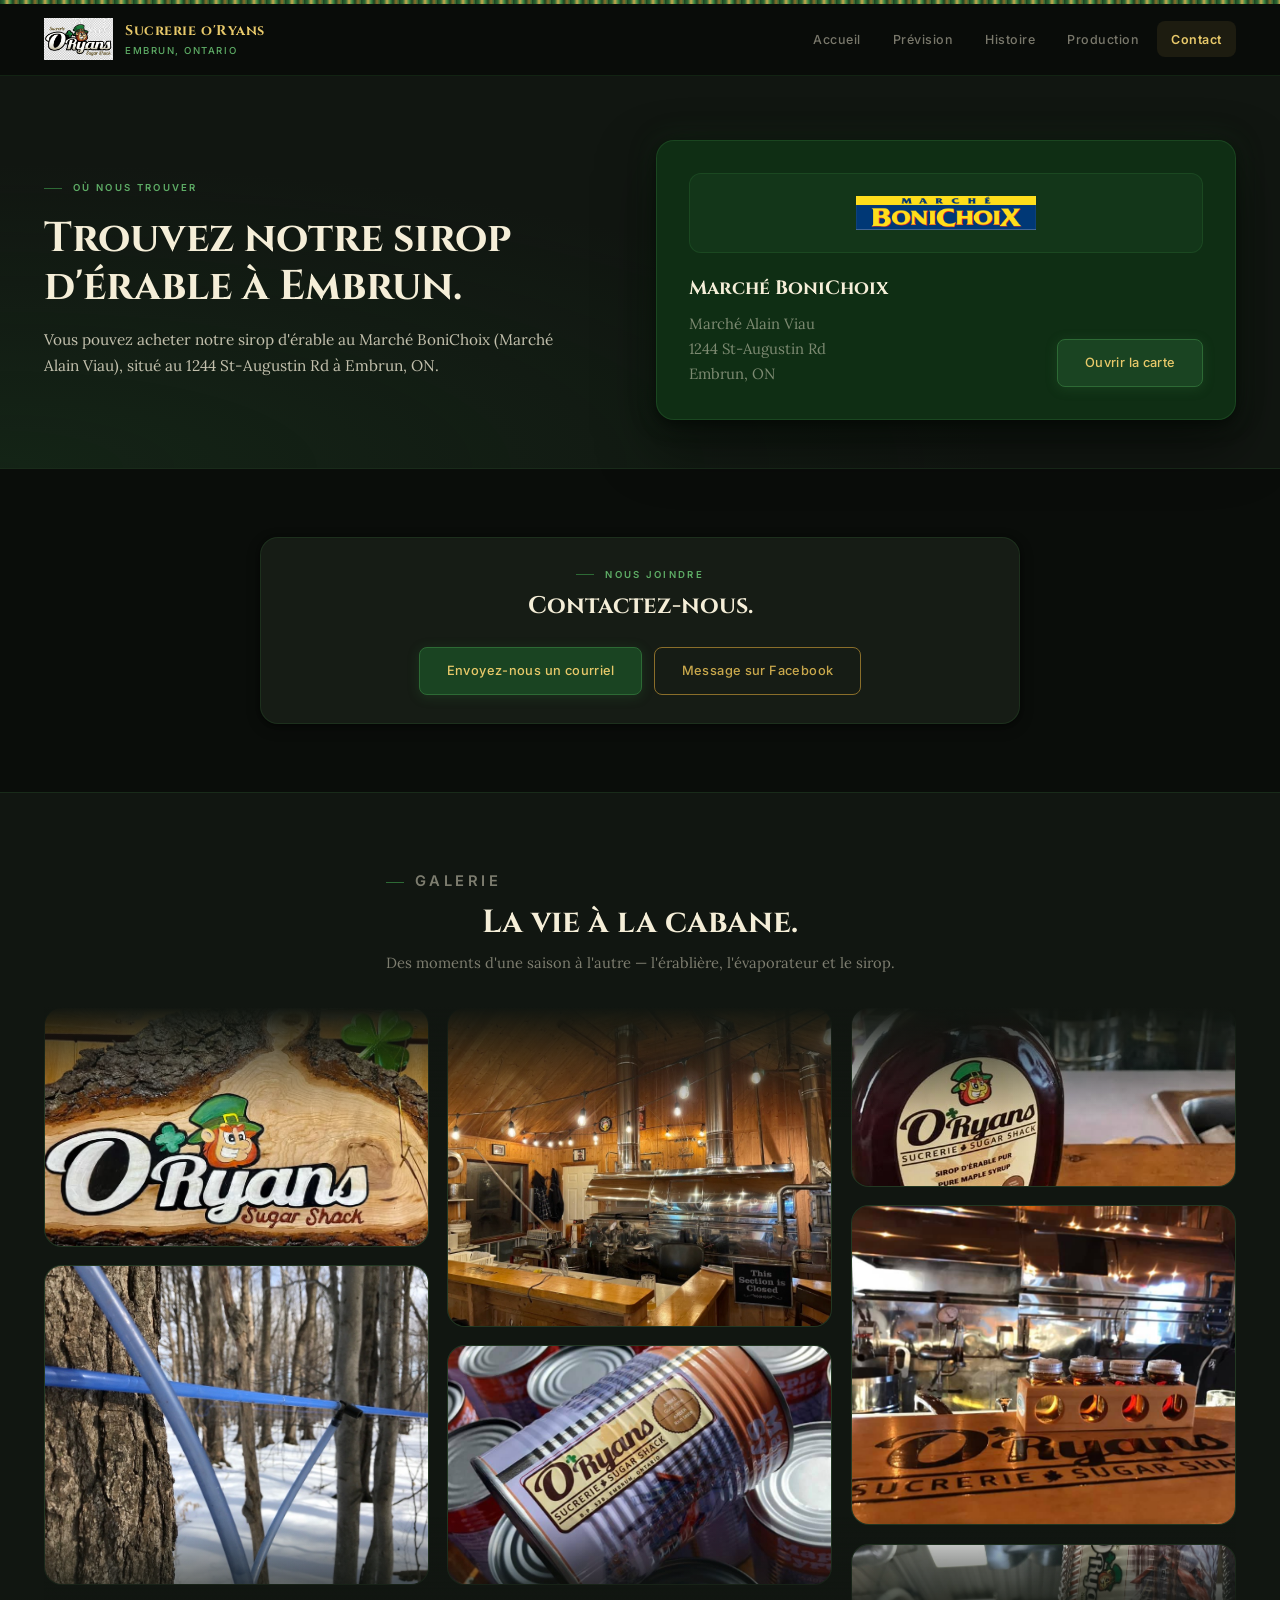
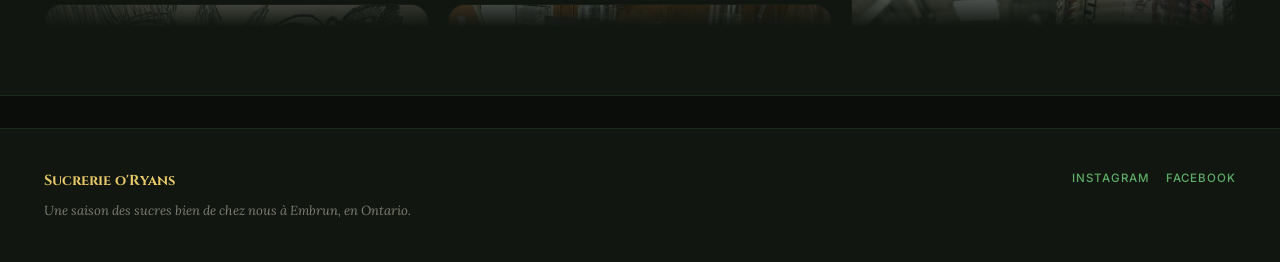
==== commit 722b9ae1: "whole lot of files were modified, but the only one that had deletions was index.html, and those dele" ====
--- a/contact.html
+++ b/contact.html
@@ -5,18 +5,21 @@
   <meta name="viewport" content="width=device-width, initial-scale=1.0">
   <title>Sucrerie o'Ryans | Contact</title>
   <meta name="description" content="Contact et point de vente local pour la Sucrerie o'Ryans.">
-  <meta name="theme-color" content="#071009">
-  <link rel="icon" type="image/png" href="assets/images/main.png">
+  <meta name="theme-color" content="#0A0D0A">
+  <link rel="icon" type="image/png" href="assets/images/icon.png">
   <link rel="preconnect" href="https://fonts.googleapis.com">
   <link rel="preconnect" href="https://fonts.gstatic.com" crossorigin>
-  <link href="https://fonts.googleapis.com/css2?family=Cormorant+Garamond:wght@500;600;700&family=Source+Sans+3:wght@400;500;600;700&display=swap" rel="stylesheet">
+  <link href="https://fonts.googleapis.com/css2?family=Cinzel:wght@400;600;700&family=Lora:ital,wght@0,400;0,600;1,400&family=Inter:wght@300;400;500;600&display=swap" rel="stylesheet">
   <link rel="stylesheet" href="css/styles.css">
 </head>
 <body class="page-contact">
+
+  <div class="wood-bar"></div>
+
   <header class="site-header">
     <div class="shell nav-shell">
       <a class="brand" href="index.html" aria-label="Accueil Sucrerie o'Ryans">
-        <img class="logo-art" src="assets/images/main.png" alt="Logo de la Sucrerie o'Ryans">
+        <img class="logo-art" src="assets/images/noback.jpg" alt="Logo de la Sucrerie o'Ryans" onerror="this.style.display='none'">
         <span>
           <strong>Sucrerie o'Ryans</strong>
           <small>Embrun, Ontario</small>
@@ -34,33 +37,35 @@
   </header>
 
   <main>
+    <!-- ═══════════ PAGE HERO ═══════════ -->
     <section class="page-hero">
       <div class="shell page-hero-grid contact-top-grid">
-        <article class="detail-card reveal contact-buy-copy">
-          <h1 class="page-display">Trouvez notre sirop d'érable à Embrun.</h1>
+        <div class="contact-buy-copy reveal">
+          <p class="eyebrow">Où nous trouver</p>
+          <h1>Trouvez notre sirop d'érable à Embrun.</h1>
           <p class="lead">
-            Vous pouvez acheter notre sirop d'érable au March&eacute; BoniChoix
-            (March&eacute; Alain Viau), situé au 1244 St-Augustin Rd à Embrun, ON.
+            Vous pouvez acheter notre sirop d'érable au Marché BoniChoix
+            (Marché Alain Viau), situé au 1244 St-Augustin Rd à Embrun, ON.
           </p>
-        </article>
-
-        <div class="media-stack reveal">
+        </div>
+
+        <div class="reveal">
           <article class="history-hero-card contact-store-card">
             <div class="brand-showcase">
-              <img src="assets/images/Bonichoix.png" alt="Logo du March&eacute; BoniChoix">
+              <img src="assets/images/Bonichoix.png" alt="Logo du Marché BoniChoix"
+                onerror="this.parentElement.innerHTML='<span style=\'font-family:Cinzel,serif;color:var(--gold-light);font-size:1.05rem;letter-spacing:0.1em;\'>Marché BoniChoix</span>'">
             </div>
-            <h2>March&eacute; BoniChoix</h2>
+            <h2>Marché BoniChoix</h2>
             <div class="contact-store-meta">
               <p class="contact-store-address">
-                March&eacute; Alain Viau<br>
+                Marché Alain Viau<br>
                 1244 St-Augustin Rd<br>
                 Embrun, ON
               </p>
               <a
-                class="button button-primary contact-store-map"
+                class="button-primary"
                 href="https://www.google.com/maps/place/March%C3%A9+Bonichoix+Alain+Viau/@45.2743385,-75.2752539,3a,75y,211.84h,91.2t/data=!3m7!1e1!3m5!1s4L3LOWvOWr9EYdiC7ZVmJQ!2e0!6shttps:%2F%2Fstreetviewpixels-pa.googleapis.com%2Fv1%2Fthumbnail%3Fcb_client%3Dmaps_sv.tactile%26w%3D900%26h%3D600%26pitch%3D-1.2000000000000028%26panoid%3D4L3LOWvOWr9EYdiC7ZVmJQ%26yaw%3D211.84!7i16384!8i8192!4m17!1m9!3m8!1s0x4cce78424a2088a7:0x929eb5bf154c045c!2s1244+St+Augustin+Rd,+Embrun,+ON+K0A+1W0!3b1!8m2!3d45.274131!4d-75.275381!10e5!16s%2Fg%2F11nnktc0rs!3m6!1s0x4cce7842357d6379:0x32b1acb4ed83557a!8m2!3d45.274131!4d-75.275381!10e5!16s%2Fg%2F1tdqt4tl?entry=ttu&g_ep=EgoyMDI2MDMzMC4wIKXMDSoASAFQAw%3D%3D"
-                target="_blank"
-                rel="noreferrer"
+                target="_blank" rel="noreferrer"
               >
                 Ouvrir la carte
               </a>
@@ -70,71 +75,41 @@
       </div>
     </section>
 
+    <!-- ═══════════ GET IN TOUCH ═══════════ -->
     <section class="section-shell">
       <div class="shell">
         <article class="detail-card reveal contact-simple-card">
+          <p class="card-kicker">Nous joindre</p>
           <h2>Contactez-nous.</h2>
           <div class="button-row">
-            <a class="button button-primary" href="mailto:sugarshack@oryans.ca">
+            <a class="button-primary" href="mailto:sugarshack@oryans.ca">
               Envoyez-nous un courriel
             </a>
             <a
-              class="button button-secondary"
+              class="button-secondary"
               href="https://www.facebook.com/sucrerieoryans/"
-              target="_blank"
-              rel="noreferrer"
+              target="_blank" rel="noreferrer"
             >
-              Envoyez-nous un message sur Facebook
+              Message sur Facebook
             </a>
           </div>
         </article>
       </div>
     </section>
 
-    <section class="section-shell contact-gallery-shell">
-      <div class="shell">
-        <article class="detail-card reveal contact-slideshow-card" data-contact-slideshow>
-          <div class="contact-slideshow-copy">
-            <p class="eyebrow">Galerie</p>
-            <h2>La sucrerie en images.</h2>
-            <p>
-              Un diaporama qui fait defiler automatiquement les photos et visuels
-              du dossier <code>assets/images</code>.
-            </p>
-          </div>
-
-          <div
-            class="contact-slideshow-stage"
-            data-contact-stage
-          ></div>
-
-          <div class="contact-slideshow-controls">
-            <button
-              class="button button-secondary contact-slideshow-button"
-              type="button"
-              data-contact-prev
-              aria-label="Image precedente"
-            >
-              Precedente
-            </button>
-
-            <div class="contact-slideshow-status">
-              <strong data-contact-caption>Chargement des images...</strong>
-              <span data-contact-counter></span>
-            </div>
-
-            <button
-              class="button button-primary contact-slideshow-button"
-              type="button"
-              data-contact-next
-              aria-label="Image suivante"
-            >
-              Suivante
-            </button>
-          </div>
-
-          <div class="contact-slideshow-dots" data-contact-dots aria-label="Selection de l'image"></div>
-        </article>
+    <!-- ═══════════ ROTATING 3-COLUMN GALLERY ═══════════ -->
+    <section class="gallery-strip-section">
+      <div class="shell gallery-strip-shell">
+        <div class="gallery-strip-heading reveal">
+          <p class="eyebrow">Galerie</p>
+          <h2>La vie à la cabane.</h2>
+          <p>Des moments d'une saison à l'autre — l'érablière, l'évaporateur et le sirop.</p>
+        </div>
+        <div class="gallery-columns-wrap" id="rotatingGallery">
+          <!-- columns injected by JS -->
+          <div class="gallery-fade-top"></div>
+          <div class="gallery-fade-bottom"></div>
+        </div>
       </div>
     </section>
   </main>
@@ -154,6 +129,95 @@
 
   <script defer src="js/data.js"></script>
   <script defer src="js/main.js"></script>
-  <script defer src="js/contact.js"></script>
+  <script>
+  (function () {
+    /* ── Gallery tile data ── */
+    /* Replace src strings with real image paths once you have them.
+       label is the caption shown at the bottom of each tile.         */
+    var tiles = [
+      { src: "assets/images/woodlog.jpg",      label: "Enseigne",      aspect: "square" },
+      { src: "assets/images/setup.jpg",         label: "Installation",  aspect: "tall" },
+      { src: "assets/images/glassbottle.jpg",   label: "Bouteille",     aspect: "short" },
+      { src: "assets/images/hose.jpg",          label: "Tubulure",      aspect: "tall" },
+      { src: "assets/images/canoryan.jpg",      label: "Canne",         aspect: "square" },
+      { src: "assets/images/counter.jpg",       label: "Comptoir",      aspect: "tall" },
+      { src: "assets/images/draw.jpg",          label: "Tire",          aspect: "short" },
+      { src: "assets/images/cantuque.jpg",      label: "Canne & tuque", aspect: "square" },
+      { src: "assets/images/tuque.jpg",         label: "Tuque",         aspect: "tall" },
+      { src: "assets/images/overall.jpg",       label: "Salopette",     aspect: "short" },
+      { src: "assets/images/download.png",      label: "Cabane",        aspect: "tall" },
+      { src: "assets/images/main.png",          label: "Logo",          aspect: "square" }
+    ];
+
+    /* Distribute tiles across 3 columns in a staggered, uneven pattern */
+    var cols = [[], [], []];
+    tiles.forEach(function (t, i) { cols[i % 3].push(t); });
+
+    /* Build a tile element */
+    function makeTile(tile) {
+      var heights = { square: "240px", tall: "320px", short: "180px" };
+      var div = document.createElement("div");
+      div.className = "gallery-tile";
+      div.style.height = heights[tile.aspect] || "240px";
+
+      var img = document.createElement("img");
+      img.alt = tile.label;
+      img.src = tile.src;
+      img.style.height = heights[tile.aspect] || "240px";
+
+      img.onerror = function () {
+        /* Show placeholder on missing image */
+        var ph = document.createElement("div");
+        ph.className = "gallery-tile-placeholder";
+        ph.style.height = heights[tile.aspect] || "240px";
+        ph.innerHTML =
+          '<svg viewBox="0 0 24 24" fill="none" stroke="currentColor" stroke-width="1.2">' +
+          '<rect x="3" y="3" width="18" height="18" rx="2"/>' +
+          '<circle cx="8.5" cy="8.5" r="1.5"/>' +
+          '<polyline points="21 15 16 10 5 21"/></svg>' +
+          tile.label;
+        div.replaceChild(ph, img);
+      };
+
+      var label = document.createElement("div");
+      label.className = "gallery-tile-label";
+      label.textContent = tile.label;
+
+      div.appendChild(img);
+      div.appendChild(label);
+      return div;
+    }
+
+    /* Build one column element — doubled for seamless loop */
+    function makeColEl(tileArr, className) {
+      var colEl = document.createElement("div");
+      colEl.className = "gallery-col " + className;
+
+      /* Two identical sets stacked — animation scrolls through 50% */
+      [0, 1].forEach(function () {
+        var inner = document.createElement("div");
+        inner.className = "gallery-col-inner";
+        tileArr.forEach(function (t) { inner.appendChild(makeTile(t)); });
+        colEl.appendChild(inner);
+      });
+
+      return colEl;
+    }
+
+    /* Inject into wrapper */
+    var wrap = document.getElementById("rotatingGallery");
+    if (!wrap) { return; }
+
+    var grid = document.createElement("div");
+    grid.className = "gallery-columns";
+
+    grid.appendChild(makeColEl(cols[0], "col-down"));
+    grid.appendChild(makeColEl(cols[1], "col-up"));
+    grid.appendChild(makeColEl(cols[2], "col-down2"));
+
+    /* Insert before fade overlays */
+    wrap.insertBefore(grid, wrap.firstChild);
+  })();
+  </script>
 </body>
 </html>
--- a/css/styles.css
+++ b/css/styles.css
@@ -1,2175 +1,684 @@
+/* ============================================================
+   SUCRERIE O'RYANS — Dark Irish Theme
+   Black · Forest Green · Celtic Gold
+   Fonts: Cinzel · Lora · Inter
+   ============================================================ */
+
+*, *::before, *::after { margin: 0; padding: 0; box-sizing: border-box; }
+
 :root {
-  --bg: #071009;
-  --panel: rgba(14, 31, 19, 0.84);
-  --line: rgba(214, 175, 76, 0.24);
-  --line-strong: rgba(214, 175, 76, 0.52);
-  --text: #f7f2df;
-  --muted: #c1c7b0;
-  --soft: #8fa089;
-  --accent: #2da74c;
-  --gold: #d6aa45;
-  --gold-soft: #f2d792;
-  --shadow: 0 30px 70px rgba(0, 0, 0, 0.38);
-  --radius-lg: 30px;
-  --max: 1180px;
-}
-
-*,
-*::before,
-*::after {
-  box-sizing: border-box;
-}
-
-html {
-  scroll-behavior: smooth;
-}
+  --shell-max:    1240px;
+  --section-space: 4.25rem;
+  --grid-gap:     1.25rem;
+  --gallery-gap:  1.15rem;
+
+  --black:         #0A0D0A;
+  --black-surface: #111611;
+  --black-card:    #161C15;
+  --black-raised:  #1C241B;
+  --black-border:  rgba(62,138,70,0.18);
+  --black-border2: rgba(62,138,70,0.30);
+
+  --green-deep:    #0F2E14;
+  --green-dark:    #1A4422;
+  --green-mid:     #2D6A35;
+  --green-bright:  #3E8A46;
+  --green-light:   #5EAD66;
+  --green-pale:    #A8D4AC;
+
+  --gold:          #C9A84C;
+  --gold-light:    #E8C96A;
+  --gold-bright:   #F5D97A;
+  --gold-dim:      #8A6E2A;
+
+  --cream:         #F5EED8;
+  --cream-dim:     rgba(245,238,216,0.78);
+  --cream-muted:   rgba(245,238,216,0.48);
+  --cream-ghost:   rgba(245,238,216,0.18);
+
+  --amber:         #C9842A;
+  --amber-light:   #E8A84C;
+
+  --radius-sm:  8px;
+  --radius-md:  12px;
+  --radius-lg:  18px;
+  --radius-xl:  24px;
+
+  --shadow-sm:   0 1px 4px rgba(0,0,0,0.45), 0 4px 14px rgba(0,0,0,0.3);
+  --shadow-md:   0 2px 8px rgba(0,0,0,0.55), 0 12px 32px rgba(0,0,0,0.4);
+  --shadow-lg:   0 4px 16px rgba(0,0,0,0.65), 0 24px 56px rgba(0,0,0,0.5);
+  --glow-green:  0 0 28px rgba(45,106,53,0.25);
+  --glow-gold:   0 0 20px rgba(201,168,76,0.18);
+}
+
+html { scroll-behavior: smooth; -webkit-font-smoothing: antialiased; }
 
 body {
-  margin: 0;
-  color: var(--text);
-  font-family: "Source Sans 3", sans-serif;
+  background: var(--black);
+  color: var(--cream);
+  font-family: 'Lora', serif;
+  font-size: 1rem;
+  line-height: 1.72;
+  overflow-x: hidden;
+}
+
+h1, h2, h3 { font-family: 'Cinzel', serif; font-weight: 700; line-height: 1.15; color: var(--cream); }
+h4, h5, h6 { font-family: 'Cinzel', serif; font-weight: 600; color: var(--gold-light); }
+
+a { color: inherit; text-decoration: none; }
+p + p { margin-top: 0.75em; }
+em { color: var(--gold-light); font-style: italic; }
+strong { color: var(--cream); }
+
+/* ── Celtic stripe ── */
+.wood-bar {
+  height: 4px;
+  background: repeating-linear-gradient(
+    90deg,
+    var(--green-dark)  0px,  var(--green-mid)   4px,
+    var(--gold)        7px,  var(--green-bright) 10px,
+    var(--green-dark)  13px, var(--gold-dim)     16px,
+    var(--green-mid)   19px
+  );
+}
+
+/* ── Shell ── */
+.shell { width: 100%; max-width: var(--shell-max); margin: 0 auto; padding: 0 1.5rem; }
+
+/* ── Sticky Nav ── */
+.site-header {
+  position: sticky; top: 0; z-index: 100;
+  background: rgba(10,13,10,0.93);
+  backdrop-filter: blur(18px); -webkit-backdrop-filter: blur(18px);
+  border-bottom: 1px solid var(--black-border);
+}
+
+.nav-shell { display: flex; align-items: center; gap: 1.5rem; padding: 0.9rem 1.5rem; max-width: var(--shell-max); margin: 0 auto; }
+
+.brand { display: flex; align-items: center; gap: 0.75rem; flex-shrink: 0; }
+.logo-art {
+  width: auto;
+  height: 42px;
+  max-width: 78px;
+  object-fit: contain;
+  border-radius: 0;
+  border: none;
+}
+.brand span { display: flex; flex-direction: column; }
+.brand strong { font-family: 'Cinzel', serif; font-size: 0.88rem; font-weight: 700; color: var(--gold-light); letter-spacing: 0.04em; }
+.brand small { font-family: 'Inter', sans-serif; font-size: 0.6rem; font-weight: 500; letter-spacing: 0.16em; text-transform: uppercase; color: var(--green-light); }
+
+.site-nav { display: flex; align-items: center; gap: 0.2rem; margin-left: auto; }
+
+.site-nav a {
+  font-family: 'Inter', sans-serif; font-size: 0.78rem; font-weight: 500;
+  letter-spacing: 0.04em; color: var(--cream-muted);
+  padding: 0.45rem 0.9rem; border-radius: var(--radius-sm);
+  transition: color 0.2s, background 0.2s;
+}
+
+.site-nav a:hover { color: var(--gold-light); background: rgba(201,168,76,0.09); }
+.site-nav a.is-active { color: var(--gold-light); background: rgba(201,168,76,0.1); font-weight: 600; }
+
+.menu-toggle {
+  display: none; font-family: 'Inter', sans-serif; font-size: 0.78rem; font-weight: 500;
+  background: transparent; border: 1px solid var(--black-border2); border-radius: var(--radius-sm);
+  padding: 0.45rem 1rem; cursor: pointer; color: var(--green-light); margin-left: auto;
+}
+
+/* ── Reveal ── */
+.reveal { opacity: 0; transform: translateY(22px); transition: opacity 0.75s ease, transform 0.75s ease; }
+.reveal.is-visible { opacity: 1; transform: none; }
+
+/* ── Eyebrow / kicker ── */
+.eyebrow, .card-kicker {
+  font-family: 'Inter', sans-serif; font-size: 0.6rem; font-weight: 600;
+  letter-spacing: 0.24em; text-transform: uppercase; color: var(--green-light);
+  display: flex; align-items: center; gap: 0.7rem; margin-bottom: 0.65rem;
+}
+
+.eyebrow::before, .card-kicker::before { content: ''; width: 18px; height: 1px; background: var(--green-mid); flex-shrink: 0; }
+
+/* ── Buttons ── */
+.button-primary, .button-secondary {
+  display: inline-flex; align-items: center; gap: 0.4rem;
+  font-family: 'Inter', sans-serif; font-size: 0.8rem; font-weight: 500;
+  letter-spacing: 0.03em; padding: 0.75rem 1.65rem;
+  border-radius: var(--radius-sm); border: none; cursor: pointer;
+  transition: all 0.25s ease; text-decoration: none;
+}
+
+.button-primary {
+  background: var(--green-dark); color: var(--gold-light);
+  border: 1px solid var(--green-mid); box-shadow: 0 2px 12px rgba(45,106,53,0.3);
+}
+
+.button-primary:hover {
+  background: var(--green-mid); color: var(--gold-bright);
+  box-shadow: 0 4px 22px rgba(62,138,70,0.4), var(--glow-green);
+  transform: translateY(-1px);
+}
+
+.button-secondary { background: transparent; color: var(--gold); border: 1px solid var(--gold-dim); }
+.button-secondary:hover { background: rgba(201,168,76,0.08); border-color: var(--gold); color: var(--gold-light); }
+
+.button-row { display: flex; flex-wrap: wrap; gap: 0.75rem; margin-top: 1.6rem; }
+
+/* ── Section ── */
+.section-shell { padding: var(--section-space) 0; }
+.section-shell + .section-shell { padding-top: 0; }
+
+.section-heading { text-align: center; margin-bottom: 2.4rem; max-width: 700px; margin-left: auto; margin-right: auto; }
+.section-heading h2 { font-size: clamp(1.6rem, 3vw, 2.2rem); }
+.section-heading p { color: var(--cream-muted); margin-top: 0.75rem; font-size: 0.96rem; }
+
+/* ── Card grid ── */
+.card-grid { display: grid; gap: var(--grid-gap); align-items: start; }
+.card-grid.two-up   { grid-template-columns: repeat(2, minmax(0, 1fr)); }
+.card-grid.three-up { grid-template-columns: repeat(auto-fit, minmax(240px, 1fr)); }
+
+/* ── Cards ── */
+.feature-card, .detail-card {
+  background: var(--black-card); border: 1px solid var(--black-border);
+  border-radius: var(--radius-lg); padding: 1.8rem; box-shadow: var(--shadow-sm);
+  transition: transform 0.25s, box-shadow 0.25s, border-color 0.25s;
+}
+
+.feature-card:hover, .detail-card:hover {
+  transform: translateY(-3px);
+  box-shadow: var(--shadow-md), var(--glow-green);
+  border-color: var(--black-border2);
+}
+
+.feature-card h3, .detail-card h2, .detail-card h3 { font-size: 1.1rem; margin-bottom: 0.75rem; margin-top: 0.35rem; color: var(--cream); }
+
+.route-card {
+  display: block; background: var(--black-card); border: 1px solid var(--black-border);
+  border-radius: var(--radius-lg); padding: 1.8rem; box-shadow: var(--shadow-sm);
+  transition: all 0.25s ease; text-decoration: none; position: relative; overflow: hidden;
+}
+
+.route-card::before {
+  content: ''; position: absolute; top: 0; left: 0; right: 0; height: 2px;
+  background: linear-gradient(90deg, transparent, var(--green-mid), var(--gold-dim), transparent);
+  opacity: 0; transition: opacity 0.25s;
+}
+
+.route-card:hover { transform: translateY(-3px); box-shadow: var(--shadow-md), var(--glow-green); border-color: var(--black-border2); }
+.route-card:hover::before { opacity: 1; }
+.route-card h3 { font-size: 1.05rem; margin-top: 0.4rem; color: var(--cream); }
+
+/* ── Dark hero cards ── */
+.history-hero-card {
+  background: var(--green-deep); border: 1px solid rgba(62,138,70,0.25);
+  border-radius: var(--radius-lg); padding: 2rem;
+  box-shadow: var(--shadow-lg), var(--glow-green);
+}
+
+.history-hero-card .card-kicker { color: var(--gold-light); }
+.history-hero-card .card-kicker::before { background: var(--gold-dim); }
+.history-hero-card h2 { color: var(--cream); font-size: 1.4rem; margin: 0.5rem 0 1rem; }
+.history-hero-card p { color: var(--cream-muted); font-size: 0.93rem; }
+
+/* ── Bullet list ── */
+.bullet-list { list-style: none; padding: 0; margin-top: 0.75rem; }
+
+.bullet-list li {
+  padding: 0.4rem 0 0.4rem 1.3rem; position: relative;
+  font-size: 0.92rem; color: var(--cream-dim);
+  border-bottom: 1px solid rgba(62,138,70,0.08);
+}
+
+.bullet-list li:last-child { border-bottom: none; }
+
+.bullet-list li::before {
+  content: ''; position: absolute; left: 0; top: 0.95rem;
+  width: 5px; height: 5px; border-radius: 50%; background: var(--green-bright);
+}
+
+/* ── Page hero ── */
+.page-hero {
+  padding: 4rem 0 3rem;
+  background: radial-gradient(ellipse at 0% 100%, rgba(26,68,34,0.3) 0%, transparent 55%), var(--black-surface);
+  border-bottom: 1px solid var(--black-border);
+}
+
+.page-hero-grid { display: grid; grid-template-columns: repeat(2, minmax(0, 1fr)); gap: 2.25rem; align-items: center; }
+.page-hero h1 { font-size: clamp(1.9rem, 4vw, 3rem); margin: 0.5rem 0 1.25rem; }
+.page-hero .lead { color: var(--cream-dim); font-size: 0.97rem; max-width: 52ch; }
+
+/* ── Home Hero ── */
+.hero-home {
+  min-height: 100vh; display: flex; align-items: center; padding: 6rem 0 4rem;
   background:
-    radial-gradient(circle at top right, rgba(214, 175, 76, 0.18), transparent 24%),
-    radial-gradient(circle at left 20%, rgba(45, 167, 76, 0.18), transparent 26%),
-    linear-gradient(180deg, #09120b 0%, #071009 35%, #09150d 100%);
-  min-height: 100vh;
-}
-
-body::before {
-  content: "";
-  position: fixed;
-  inset: 0;
-  background:
-    linear-gradient(120deg, rgba(255, 255, 255, 0.02), transparent 22%),
-    repeating-linear-gradient(135deg, transparent, transparent 22px, rgba(255, 255, 255, 0.015) 22px, rgba(255, 255, 255, 0.015) 23px);
-  pointer-events: none;
-  z-index: -1;
-}
-
-img {
-  display: block;
-  max-width: 100%;
-}
-
-a {
-  color: inherit;
-  text-decoration: none;
-}
-
-button,
-input,
-textarea,
-select {
-  font: inherit;
-}
-
-button {
-  cursor: pointer;
-}
-
-.shell {
-  width: min(var(--max), calc(100% - 2rem));
-  margin: 0 auto;
-}
-
-.site-header {
-  position: sticky;
-  top: 0;
-  z-index: 20;
-  backdrop-filter: blur(18px);
-  background: rgba(7, 16, 9, 0.74);
-  border-bottom: 1px solid rgba(255, 255, 255, 0.05);
-}
-
-.nav-shell {
-  display: flex;
-  align-items: center;
-  justify-content: space-between;
-  gap: 1rem;
-  min-height: 84px;
-}
-
-.brand {
-  display: inline-flex;
-  align-items: center;
-  gap: 0.95rem;
-  min-width: 0;
-}
-
-.brand img {
-  height: 54px;
-  width: auto;
-  max-width: 90px;
-  border-radius: 0;
-  object-fit: contain;
-  border: 0;
-  box-shadow: none;
-  display: block;
-}
-
-.brand span {
-  display: grid;
-  gap: 0.15rem;
-}
-
-.brand strong {
-  font-size: 0.98rem;
-  letter-spacing: 0.02em;
-}
-
-.brand small {
-  color: var(--soft);
-}
-
-.site-nav {
-  display: flex;
-  align-items: center;
-  gap: 0.6rem;
-  flex-wrap: wrap;
-}
-
-.site-nav a {
-  padding: 0.75rem 1rem;
-  border-radius: 999px;
-  color: var(--muted);
-  transition: 180ms ease;
-}
-
-.site-nav a:hover,
-.site-nav a.is-active {
-  color: var(--text);
-  background: rgba(255, 255, 255, 0.06);
-}
-
-.menu-toggle {
-  display: none;
-  padding: 0.75rem 1rem;
-  border: 1px solid rgba(255, 255, 255, 0.12);
-  color: var(--text);
-  background: rgba(255, 255, 255, 0.05);
-  border-radius: 999px;
-}
-
-.hero,
-.page-hero {
-  padding: 5rem 0 3rem;
-}
-
-.hero-grid,
-.page-hero-grid,
-.split-layout,
-.analysis-layout,
-.production-layout {
-  display: grid;
-  gap: 1.5rem;
-}
-
-.hero-grid,
-.page-hero-grid,
-.split-layout,
-.analysis-layout {
-  grid-template-columns: repeat(2, minmax(0, 1fr));
-}
-
-.hero-home {
-  padding-top: 5.5rem;
-}
-
-.eyebrow,
-.card-kicker {
-  margin: 0 0 1rem;
-  text-transform: uppercase;
-  letter-spacing: 0.18em;
-  font-size: 0.74rem;
-  color: var(--gold-soft);
-}
-
-.display,
-.page-display,
-.section-heading h2,
-.feature-card h3,
-.route-card h3,
-.summary-card h2,
-.detail-card h2,
-.timeline-card h3,
-.media-card-copy h2,
-.history-hero-card h2,
-.media-link-card h3 {
-  margin: 0;
-  font-family: "Cormorant Garamond", serif;
-  line-height: 0.95;
-  letter-spacing: -0.03em;
-}
-
-.display {
-  font-size: clamp(3.4rem, 7vw, 6.6rem);
-  max-width: 12ch;
-}
-
-.page-display {
-  font-size: clamp(2.9rem, 5vw, 5rem);
-  max-width: 12ch;
-}
-
-.lead,
-.section-heading p,
-.feature-card p,
-.route-card p,
-.history-hero-card p,
-.timeline-card p,
-.detail-card p,
-.summary-card p,
-.media-card-copy p,
-.mini-panel li,
-.footer-grid p,
-.footer-grid a,
-.bullet-list li {
-  color: var(--muted);
-  line-height: 1.75;
-}
-
-.lead {
-  font-size: 1.02rem;
-  max-width: 60ch;
-  margin: 1.5rem 0 0;
-}
-
-.button-row,
-.planner-actions {
-  display: flex;
-  gap: 0.9rem;
-  flex-wrap: wrap;
-}
-
-.button-row {
-  margin-top: 1.5rem;
-}
-
-.button {
-  display: inline-flex;
-  align-items: center;
-  justify-content: center;
-  min-height: 50px;
-  padding: 0.9rem 1.25rem;
-  border-radius: 999px;
-  border: 1px solid transparent;
-  transition: 180ms ease;
-}
-
-.button:hover {
-  transform: translateY(-1px);
-}
-
-.button-primary {
-  color: #071009;
-  background: linear-gradient(135deg, var(--gold-soft), var(--gold));
-  box-shadow: 0 18px 40px rgba(214, 175, 76, 0.22);
-}
-
-.button-secondary {
-  border-color: rgba(255, 255, 255, 0.14);
-  background: rgba(255, 255, 255, 0.04);
-}
-
-.fact-strip,
-.bullet-list {
-  padding: 0;
-  margin: 1.75rem 0 0;
-  list-style: none;
-}
-
-.fact-strip {
-  display: grid;
-  gap: 0.85rem;
-}
-
-.fact-strip li,
-.bullet-list li {
-  position: relative;
-  padding-left: 1.15rem;
-}
-
-.fact-strip li::before,
-.bullet-list li::before {
-  content: "";
-  position: absolute;
-  left: 0;
-  top: 0.82em;
-  width: 0.45rem;
-  height: 0.45rem;
-  border-radius: 999px;
-  background: linear-gradient(135deg, var(--accent), var(--gold));
-}
-
-.hero-media,
-.media-stack,
-.forecast-summary,
-.stat-cluster,
-.footer-grid {
-  display: grid;
-  gap: 1rem;
-}
-
-.media-card,
-.mini-panel,
-.feature-card,
-.route-card,
-.stat-card,
-.summary-card,
-.detail-card,
-.history-hero-card,
-.forecast-intro-card,
-.timeline-card,
-.media-link-card,
-.chart-card,
-.source-panel,
-.loading-panel {
-  background: linear-gradient(180deg, rgba(19, 38, 25, 0.92), rgba(10, 23, 14, 0.88));
-  border: 1px solid var(--line);
-  border-radius: var(--radius-lg);
-  box-shadow: var(--shadow);
-}
-
-.media-card,
-.feature-card,
-.route-card,
-.summary-card,
-.detail-card,
-.history-hero-card,
-.forecast-intro-card,
-.source-panel {
-  padding: 1.4rem;
-}
-
-.media-card-large {
+    radial-gradient(ellipse at 5% 90%, rgba(15,46,20,0.5) 0%, transparent 50%),
+    radial-gradient(ellipse at 95% 15%, rgba(26,68,34,0.3) 0%, transparent 45%),
+    var(--black);
+}
+
+.hero-grid { display: grid; grid-template-columns: repeat(2, minmax(0, 1fr)); gap: 2.75rem; align-items: center; }
+.hero-copy .display { font-size: clamp(2.2rem, 4.5vw, 3.8rem); margin: 0.5rem 0 1.25rem; line-height: 1.1; }
+.hero-copy .lead { font-size: 1.05rem; color: var(--cream-dim); max-width: 48ch; }
+
+.fact-strip { display: flex; flex-wrap: wrap; gap: 0.5rem; list-style: none; margin-top: 1.8rem; }
+
+.fact-strip li {
+  font-family: 'Inter', sans-serif; font-size: 0.68rem; font-weight: 600;
+  letter-spacing: 0.07em; text-transform: uppercase;
+  background: var(--green-deep); color: var(--green-light);
+  border: 1px solid rgba(62,138,70,0.3); border-radius: 100px; padding: 0.32rem 0.9rem;
+}
+
+.hero-media { position: relative; }
+.media-card { border-radius: var(--radius-xl); overflow: hidden; box-shadow: var(--shadow-lg), var(--glow-green); }
+
+.hero-side-frame {
+  aspect-ratio: 4/5; background: var(--green-deep);
+  display: flex; align-items: center; justify-content: center; position: relative; overflow: hidden;
+}
+
+.hero-side-frame img { width: 100%; height: 100%; object-fit: cover; display: block; }
+
+.img-placeholder {
+  width: 100%; height: 100%; min-height: 320px;
+  display: flex; flex-direction: column; align-items: center; justify-content: center;
+  background: radial-gradient(ellipse at 30% 30%, rgba(26,68,34,0.6) 0%, transparent 60%), var(--green-deep);
+  color: var(--green-light); gap: 0.6rem;
+  font-family: 'Inter', sans-serif; font-size: 0.62rem; letter-spacing: 0.2em; text-transform: uppercase; opacity: 0.6;
+}
+
+.img-placeholder svg { width: 38px; height: 38px; opacity: 0.5; }
+
+/* ── Gallery Grid (Index) ── */
+.photo-gallery { display: grid; grid-template-columns: repeat(auto-fill, minmax(160px, 1fr)); gap: 0.75rem; }
+
+.gallery-shot {
+  border: 1px solid var(--black-border); background: none; padding: 0;
+  cursor: pointer; border-radius: var(--radius-md); overflow: hidden; aspect-ratio: 1;
+  transition: border-color 0.25s;
+}
+
+.gallery-shot img { width: 100%; height: 100%; object-fit: cover; display: block; transition: transform 0.35s ease; }
+.gallery-shot:hover { border-color: var(--black-border2); }
+.gallery-shot:hover img { transform: scale(1.07); }
+
+.gallery-shot-placeholder {
+  width: 100%; height: 100%;
+  display: flex; flex-direction: column; align-items: center; justify-content: center;
+  background: var(--black-raised); color: var(--green-light);
+  font-family: 'Inter', sans-serif; font-size: 0.58rem; letter-spacing: 0.15em; text-transform: uppercase; gap: 0.5rem; opacity: 0.55;
+}
+
+/* ── Lightbox ── */
+.gallery-lightbox { position: fixed; inset: 0; z-index: 200; background: rgba(0,0,0,0.96); display: flex; align-items: center; justify-content: center; }
+.gallery-lightbox[hidden] { display: none; }
+.gallery-lightbox-stage { max-width: 90vw; max-height: 88vh; display: flex; align-items: center; justify-content: center; }
+.gallery-lightbox-stage img { max-width: 100%; max-height: 88vh; object-fit: contain; border-radius: var(--radius-md); box-shadow: var(--shadow-lg); }
+
+.gallery-lightbox-close, .gallery-lightbox-nav {
+  position: fixed; background: rgba(26,68,34,0.65); border: 1px solid rgba(62,138,70,0.3);
+  border-radius: var(--radius-sm); color: var(--gold-light);
+  font-family: 'Inter', sans-serif; font-size: 0.78rem; font-weight: 500;
+  padding: 0.6rem 1.1rem; cursor: pointer; backdrop-filter: blur(12px); transition: background 0.2s;
+}
+
+.gallery-lightbox-close { top: 1.5rem; right: 1.5rem; }
+.gallery-lightbox-nav.is-prev { left: 1.5rem; top: 50%; transform: translateY(-50%); }
+.gallery-lightbox-nav.is-next { right: 1.5rem; top: 50%; transform: translateY(-50%); }
+.gallery-lightbox-close:hover, .gallery-lightbox-nav:hover { background: rgba(45,106,53,0.75); }
+
+body.is-gallery-open { overflow: hidden; }
+
+/* ── Footer ── */
+.site-footer {
+  background: var(--black-surface); border-top: 1px solid var(--black-border);
+  padding: 2.5rem 0; margin-top: 2rem;
+}
+
+.footer-grid { display: flex; justify-content: space-between; align-items: flex-start; gap: 2rem; flex-wrap: wrap; }
+.site-footer strong { font-family: 'Cinzel', serif; font-size: 0.9rem; color: var(--gold-light); display: block; margin-bottom: 0.35rem; }
+.site-footer p { font-family: 'Lora', serif; font-size: 0.82rem; color: var(--cream-muted); font-style: italic; }
+.footer-grid > div:last-child { display: flex; gap: 1rem; align-items: center; }
+
+.footer-grid a {
+  font-family: 'Inter', sans-serif; font-size: 0.72rem; font-weight: 500;
+  color: var(--green-light); letter-spacing: 0.08em; text-transform: uppercase; transition: color 0.2s;
+}
+
+.footer-grid a:hover { color: var(--gold-light); }
+
+/* ════════════════════════════════════════════════
+   ROTATING 3-COLUMN GALLERY STRIP
+   ════════════════════════════════════════════════ */
+.gallery-strip-section {
+  padding: var(--section-space) 0;
+  background: var(--black-surface);
+  border-top: 1px solid var(--black-border);
+  border-bottom: 1px solid var(--black-border);
   overflow: hidden;
 }
 
-.media-card-image,
-.media-link-card img,
-.brand-showcase img {
-  border-radius: calc(var(--radius-lg) - 8px);
-  overflow: hidden;
-  border: 1px solid rgba(255, 255, 255, 0.08);
-}
-
-.media-card-image img,
-.media-link-card img,
-.brand-showcase img {
-  width: 100%;
-  height: 100%;
-  object-fit: cover;
-}
-
-.atmospheric-frame {
-  aspect-ratio: 16 / 9;
-  position: relative;
-}
-
-.atmospheric-frame::after {
-  content: "";
-  position: absolute;
-  inset: 0;
-  background: linear-gradient(180deg, transparent, rgba(7, 16, 9, 0.28) 55%, rgba(7, 16, 9, 0.72));
-}
-
-.media-card-copy {
-  padding-top: 1rem;
-}
-
-.media-card-logo {
-  display: grid;
-  gap: 1rem;
-}
-
-.media-card-logo img {
-  border-radius: calc(var(--radius-lg) - 8px);
-}
-
-.wood-card {
-  background: linear-gradient(135deg, rgba(214, 175, 76, 0.1), transparent 60%), linear-gradient(180deg, rgba(19, 38, 25, 0.92), rgba(10, 23, 14, 0.88));
-}
-
-.mini-panel {
-  padding: 1.2rem 1.4rem;
-}
-
-.mini-panel-label {
-  margin: 0 0 0.75rem;
-  text-transform: uppercase;
-  letter-spacing: 0.18em;
-  font-size: 0.72rem;
-  color: var(--soft);
-}
-
-.mini-panel ul {
-  margin: 0;
-  padding-left: 1rem;
-}
-
-.section-shell {
-  padding: 2rem 0 3.5rem;
-}
-
-.accent-panel {
-  position: relative;
-}
-
-.accent-panel::before {
-  content: "";
-  position: absolute;
-  inset: 0;
-  background: radial-gradient(circle at right 20%, rgba(214, 175, 76, 0.12), transparent 24%), radial-gradient(circle at left 30%, rgba(45, 167, 76, 0.14), transparent 26%);
-  pointer-events: none;
-}
-
-.section-heading {
-  margin-bottom: 1.8rem;
-  max-width: 60rem;
-}
-
-.section-heading-tight {
-  margin-top: 2.8rem;
-}
-
-.section-heading h2 {
-  font-size: clamp(2.4rem, 4vw, 4rem);
-  margin-bottom: 1rem;
-}
-
-.card-grid {
-  display: grid;
-  gap: 1rem;
-}
-
-.photo-gallery {
-  display: grid;
-  grid-template-columns: repeat(2, minmax(0, 1fr));
-  gap: 1rem;
-}
-
-.poster-preview {
-  display: block;
-  width: 100%;
-  padding: 0;
-  border: 1px solid var(--line);
-  border-radius: var(--radius-lg);
-  background: linear-gradient(180deg, rgba(19, 38, 25, 0.92), rgba(10, 23, 14, 0.88));
-  overflow: hidden;
-  cursor: pointer;
-  box-shadow: var(--shadow);
-  transition: 180ms ease;
-}
-
-.poster-preview:hover {
-  transform: translateY(-2px);
-  border-color: var(--line-strong);
-}
-
-.poster-preview img {
-  width: 100%;
-  height: auto;
-  display: block;
-}
-
-.gallery-shot {
-  display: block;
-  padding: 0;
-  min-height: clamp(260px, 32vw, 400px);
-  border: 2px solid var(--line);
-  border-radius: 6px;
-  background: rgba(9, 18, 12, 0.92);
-  overflow: hidden;
-  cursor: pointer;
-  box-shadow: var(--shadow);
-  transition: 180ms ease;
-}
-
-.gallery-shot:hover {
-  transform: translateY(-2px);
-  border-color: var(--line-strong);
-}
-
-.gallery-shot img {
-  width: 100%;
-  height: 100%;
-  display: block;
-  object-fit: cover;
-}
-
-.gallery-lightbox[hidden] {
-  display: none;
-}
-
-.gallery-lightbox {
-  position: fixed;
-  inset: 0;
-  z-index: 90;
-  background: rgba(3, 8, 5, 0.94);
-  backdrop-filter: blur(14px);
-}
-
-.gallery-lightbox-stage {
-  position: absolute;
-  inset: 0;
-  display: grid;
-  place-items: center;
-  padding: 5rem 5.5rem 2rem;
-}
-
-.gallery-lightbox-stage img {
-  max-width: min(92vw, 1200px);
-  max-height: 82vh;
-  width: auto;
-  height: auto;
-  display: block;
-  border-radius: 8px;
-  border: 2px solid var(--line);
-  background: rgba(7, 16, 9, 0.98);
-  box-shadow: 0 30px 80px rgba(0, 0, 0, 0.45);
-}
-
-.gallery-lightbox-close,
-.gallery-lightbox-nav {
-  position: absolute;
-  z-index: 1;
-  min-height: 46px;
-  padding: 0.8rem 1rem;
-  border: 2px solid var(--line);
-  border-radius: 4px;
-  color: var(--text);
-  background: rgba(7, 16, 9, 0.82);
-}
-
-.gallery-lightbox-close {
-  top: 1rem;
-  right: 1rem;
-}
-
-.gallery-lightbox-nav {
-  top: 50%;
-  transform: translateY(-50%);
-}
-
-.gallery-lightbox-nav.is-prev {
-  left: 1rem;
-}
-
-.gallery-lightbox-nav.is-next {
-  right: 1rem;
-}
-
-.is-gallery-open {
-  overflow: hidden;
-}
-
-.three-up {
-  grid-template-columns: repeat(3, minmax(0, 1fr));
-}
-
-.two-up,
-.footer-grid {
-  grid-template-columns: repeat(2, minmax(0, 1fr));
-}
-
-.feature-card,
-.route-card,
-.timeline-card {
-  min-height: 100%;
-}
-
-.route-card {
-  transition: 180ms ease;
-}
-
-.route-card:hover {
-  border-color: var(--line-strong);
-  transform: translateY(-2px);
-}
-
-.stat-card {
-  padding: 1.25rem 1.35rem;
-}
-
-.stat-value {
-  display: block;
-  font-size: clamp(2rem, 4vw, 3rem);
-  line-height: 1;
-  font-family: "Cormorant Garamond", serif;
-  color: var(--gold-soft);
-  margin-bottom: 0.45rem;
-}
-
-.stat-label {
-  color: var(--muted);
-  line-height: 1.65;
-}
-
-.page-hero {
-  padding-top: 4.4rem;
-}
-
-.forecast-intro-card,
-.history-hero-card {
-  align-self: start;
-  padding: 1.5rem;
-}
-
-.loading-panel {
-  padding: 1.3rem 1.45rem;
-  color: var(--muted);
-}
-
-.is-hidden {
-  display: none;
-}
-
-.forecast-app {
-  display: grid;
-  gap: 1.4rem;
-}
-
-.forecast-summary {
-  grid-template-columns: repeat(3, minmax(0, 1fr));
-}
-
-.summary-card h2 {
-  font-size: clamp(2rem, 4vw, 3rem);
-  margin-bottom: 0.7rem;
-}
-
-.forecast-grid {
-  display: grid;
-  grid-template-columns: repeat(7, minmax(0, 1fr));
-  gap: 0.85rem;
-}
-
-.day-card {
-  width: 100%;
-  text-align: left;
-  padding: 1.1rem 1rem;
-  border-radius: 22px;
-  border: 1px solid rgba(255, 255, 255, 0.08);
-  color: var(--text);
-  background: linear-gradient(180deg, rgba(19, 38, 25, 0.96), rgba(11, 24, 15, 0.94));
-  transition: 180ms ease;
-}
-
-.day-card:hover,
-.day-card.is-active {
-  transform: translateY(-2px);
-  border-color: rgba(214, 175, 76, 0.42);
-}
-
-.day-card.is-active {
-  box-shadow: 0 0 0 1px rgba(214, 175, 76, 0.3), var(--shadow);
-}
-
-.day-card-top,
-.day-card-bottom {
-  display: flex;
-  align-items: center;
-  justify-content: space-between;
-  gap: 0.75rem;
-}
-
-.day-card-top {
-  margin-bottom: 1.25rem;
-}
-
-.day-name {
-  font-size: 0.95rem;
-  font-weight: 600;
-}
-
-.day-date,
-.day-meta,
-.footer-meta,
-.fallback-note {
-  color: var(--soft);
-}
-
-.score-chip {
-  min-width: 3.2rem;
-  padding: 0.4rem 0.55rem;
-  text-align: center;
-  border-radius: 999px;
-  font-weight: 700;
-  background: rgba(255, 255, 255, 0.08);
-}
-
-.score-chip.is-excellent {
-  color: #102815;
-  background: linear-gradient(135deg, #7cf090, #42c15d);
-}
-
-.score-chip.is-promising {
-  color: #102815;
-  background: linear-gradient(135deg, #dff38e, #e4bf61);
-}
-
-.score-chip.is-fair {
-  color: #1b1608;
-  background: linear-gradient(135deg, #f0ca81, #c99349);
-}
-
-.score-chip.is-quiet {
-  color: #efe6cb;
-  background: linear-gradient(135deg, #6b6657, #474336);
-}
-
-.weather-label {
-  display: inline-block;
-  margin-top: 0.35rem;
-  color: var(--muted);
-  font-size: 0.88rem;
-}
-
-.detail-summary {
-  display: grid;
-  gap: 0.9rem;
-}
-
-.detail-summary h3 {
-  margin: 0;
-  font-size: clamp(2rem, 4vw, 3rem);
-  font-family: "Cormorant Garamond", serif;
-  line-height: 1;
-}
-
-.detail-summary-grid {
+.gallery-strip-shell { display: flex; flex-direction: column; gap: 2rem; }
+.gallery-strip-heading { text-align: center; max-width: 720px; margin: 0 auto; }
+.gallery-strip-heading h2 { font-size: clamp(1.5rem, 2.8vw, 2rem); }
+.gallery-strip-heading p { color: var(--cream-muted); font-size: 0.92rem; margin-top: 0.5rem; }
+
+.gallery-columns-wrap { position: relative; height: 620px; overflow: hidden; }
+
+.gallery-fade-top, .gallery-fade-bottom {
+  position: absolute; left: 0; right: 0; height: 110px; z-index: 4; pointer-events: none;
+}
+
+.gallery-fade-top    { top: 0;    background: linear-gradient(to bottom, var(--black-surface), transparent); }
+.gallery-fade-bottom { bottom: 0; background: linear-gradient(to top,   var(--black-surface), transparent); }
+
+.gallery-columns {
   display: grid;
   grid-template-columns: repeat(3, minmax(0, 1fr));
-  gap: 0.8rem;
-}
-
-.detail-metric {
-  padding: 0.95rem 1rem;
-  border-radius: 18px;
-  background: rgba(255, 255, 255, 0.04);
-  border: 1px solid rgba(255, 255, 255, 0.06);
-}
-
-.detail-metric strong {
-  display: block;
-  margin-bottom: 0.3rem;
-  font-size: 1.2rem;
-  color: var(--gold-soft);
-}
-
-.compact {
-  margin-top: 1rem;
-}
-
-.form-grid {
-  display: grid;
-  grid-template-columns: repeat(2, minmax(0, 1fr));
-  gap: 1rem;
-  margin-top: 1rem;
-}
-
-.form-grid label {
-  display: grid;
-  gap: 0.5rem;
-}
-
-.full-span {
-  grid-column: 1 / -1;
-}
-
-.form-grid span {
-  color: var(--muted);
-  font-size: 0.92rem;
-}
-
-.form-grid input,
-.form-grid select,
-.form-grid textarea,
-.message-preview {
-  width: 100%;
-  border: 1px solid rgba(255, 255, 255, 0.08);
-  border-radius: 16px;
-  padding: 0.9rem 1rem;
-  color: var(--text);
-  background: rgba(3, 8, 5, 0.42);
-}
-
-.planner-output {
-  margin-top: 1rem;
-  padding: 1rem 1.05rem;
-  border-radius: 18px;
-  background: rgba(255, 255, 255, 0.04);
-  border: 1px solid rgba(255, 255, 255, 0.08);
-  color: var(--muted);
-  line-height: 1.75;
-}
-
-.timeline {
-  display: grid;
-  gap: 1rem;
-}
-
-.timeline-card {
-  position: relative;
-  padding: 1.5rem 1.5rem 1.5rem 5rem;
-}
-
-.timeline-card::before {
-  content: "";
+  gap: var(--gallery-gap);
   position: absolute;
-  left: 2rem;
-  top: 1.85rem;
-  width: 0.9rem;
-  height: 0.9rem;
-  border-radius: 999px;
-  background: linear-gradient(135deg, var(--accent), var(--gold));
-  box-shadow: 0 0 0 8px rgba(45, 167, 76, 0.12);
-}
-
-.timeline-year {
-  display: inline-block;
-  margin-bottom: 0.65rem;
-  color: var(--gold-soft);
-  letter-spacing: 0.16em;
-  text-transform: uppercase;
-  font-size: 0.76rem;
-}
-
-.media-link-card {
-  display: grid;
-  grid-template-columns: 220px minmax(0, 1fr);
-  gap: 1.1rem;
-  padding: 1.1rem;
-}
+  top: 0; left: 0; right: 0;
+  align-items: start;
+}
+
+.gallery-col { display: flex; flex-direction: column; gap: var(--gallery-gap); will-change: transform; }
+.gallery-col-inner { display: flex; flex-direction: column; gap: var(--gallery-gap); }
+.gallery-col.col-down  { animation: colDown 36s linear infinite; }
+.gallery-col.col-up    { animation: colUp   40s linear infinite; }
+.gallery-col.col-down2 { animation: colDown 44s linear infinite; }
+
+.gallery-columns:hover .gallery-col { animation-play-state: paused; }
+
+.gallery-tile {
+  border-radius: var(--radius-lg); overflow: hidden;
+  border: 1px solid var(--black-border); background: var(--black-raised);
+  transition: border-color 0.3s;
+  flex-shrink: 0;
+}
+
+.gallery-tile:hover { border-color: rgba(62,138,70,0.45); }
+
+.gallery-tile img { width: 100%; display: block; object-fit: cover; transition: transform 0.45s ease; }
+.gallery-tile:hover img { transform: scale(1.05); }
+
+.gallery-tile-placeholder {
+  width: 100%; display: flex; flex-direction: column;
+  align-items: center; justify-content: center;
+  background: var(--black-raised); color: rgba(94,173,102,0.3);
+  gap: 0.6rem; font-family: 'Inter', sans-serif;
+  font-size: 0.58rem; letter-spacing: 0.18em; text-transform: uppercase;
+  padding: 3rem 1rem;
+}
+
+.gallery-tile-placeholder svg { width: 26px; height: 26px; }
+
+.gallery-tile-label {
+  padding: 0.65rem 0.9rem;
+  font-family: 'Inter', sans-serif; font-size: 0.62rem; font-weight: 600;
+  letter-spacing: 0.18em; text-transform: uppercase; color: var(--gold-light);
+  background: rgba(15,46,20,0.85);
+  border-top: 1px solid rgba(62,138,70,0.2);
+}
+
+@keyframes colDown {
+  0%   { transform: translateY(0); }
+  100% { transform: translateY(-50%); }
+}
+
+@keyframes colUp {
+  0%   { transform: translateY(-50%); }
+  100% { transform: translateY(0); }
+}
+
+/* ── FORECAST PAGE ── */
+.forecast-hero-copy { max-width: 580px; }
+.forecast-hero-copy .display { font-size: clamp(1.6rem, 3.2vw, 2.5rem); }
+
+.forecast-intro-card {
+  background: var(--green-deep); border: 1px solid rgba(62,138,70,0.25);
+  border-radius: var(--radius-lg); padding: 2rem;
+  box-shadow: var(--shadow-md), var(--glow-green);
+}
+
+.forecast-intro-card .card-kicker { color: var(--gold-light); }
+.forecast-intro-card .card-kicker::before { background: var(--gold-dim); }
+.forecast-intro-card h2 { color: var(--cream); font-size: 1.2rem; margin: 0.5rem 0 0.75rem; }
+.forecast-intro-card p { color: var(--cream-muted); font-size: 0.9rem; }
+
+.loading-panel {
+  font-family: 'Inter', sans-serif; font-size: 0.85rem; color: var(--green-light);
+  padding: 2rem; text-align: center;
+  border: 1px dashed rgba(62,138,70,0.25); border-radius: var(--radius-md); background: var(--black-card);
+}
+
+.is-hidden { display: none !important; }
+
+.forecast-summary { display: grid; grid-template-columns: repeat(auto-fit, minmax(220px, 1fr)); gap: 1.25rem; margin-bottom: 2rem; }
+
+.summary-card {
+  background: var(--black-card); border: 1px solid var(--black-border);
+  border-radius: var(--radius-lg); padding: 1.6rem; box-shadow: var(--shadow-sm);
+  transition: border-color 0.25s, box-shadow 0.25s;
+}
+
+.summary-card:hover { border-color: var(--black-border2); box-shadow: var(--shadow-sm), var(--glow-green); }
+.summary-card h2 { font-size: 1.6rem; margin: 0.35rem 0 0.5rem; color: var(--gold-light); }
+.summary-card p { font-size: 0.88rem; color: var(--cream-muted); }
+
+.forecast-grid { display: grid; grid-template-columns: repeat(auto-fill, minmax(160px, 1fr)); gap: 0.85rem; margin-bottom: 2rem; }
+
+.day-card {
+  background: var(--black-card); border: 1.5px solid var(--black-border);
+  border-radius: var(--radius-md); padding: 1.1rem; cursor: pointer;
+  transition: all 0.2s ease; text-align: left; box-shadow: var(--shadow-sm);
+}
+
+.day-card:hover { transform: translateY(-2px); box-shadow: var(--shadow-md), var(--glow-green); border-color: var(--black-border2); }
+.day-card.is-active { border-color: var(--green-bright); background: rgba(26,68,34,0.5); box-shadow: 0 0 0 3px rgba(62,138,70,0.12), var(--shadow-md); }
+
+.day-card-top { display: flex; justify-content: space-between; align-items: flex-start; margin-bottom: 0.75rem; }
+.day-name { font-family: 'Inter', sans-serif; font-size: 0.65rem; font-weight: 600; letter-spacing: 0.1em; text-transform: uppercase; color: var(--cream-muted); }
+.day-date { font-family: 'Cinzel', serif; font-size: 0.82rem; color: var(--cream); margin-top: 0.15rem; }
+
+.score-chip { font-family: 'Cinzel', serif; font-size: 1rem; font-weight: 700; border-radius: 8px; padding: 0.2rem 0.55rem; line-height: 1; }
+.score-chip.is-excellent { background: rgba(62,138,70,0.18); color: var(--green-light); }
+.score-chip.is-promising  { background: rgba(201,168,76,0.18); color: var(--gold-light); }
+.score-chip.is-fair       { background: rgba(201,132,42,0.15); color: var(--amber-light); }
+.score-chip.is-quiet      { background: rgba(245,238,216,0.06); color: var(--cream-muted); }
+
+.day-card-bottom strong { font-family: 'Inter', sans-serif; font-size: 0.8rem; font-weight: 600; display: block; color: var(--cream-dim); }
+.weather-label { font-family: 'Inter', sans-serif; font-size: 0.68rem; color: var(--cream-muted); display: block; margin-top: 0.2rem; }
+.day-meta { font-family: 'Inter', sans-serif; font-size: 0.68rem; color: var(--cream-muted); margin-top: 0.4rem; }
+
+.detail-summary h3 { font-size: 1.15rem; margin-bottom: 0.5rem; color: var(--cream); }
+.detail-summary p { font-size: 0.9rem; color: var(--cream-dim); }
+
+.detail-summary-grid {
+  display: grid; grid-template-columns: repeat(3, 1fr); gap: 1rem;
+  margin-top: 1rem; padding-top: 1rem; border-top: 1px solid var(--black-border);
+}
+
+.detail-metric strong { font-family: 'Cinzel', serif; font-size: 1.1rem; display: block; color: var(--gold-light); }
+.detail-metric span { font-family: 'Inter', sans-serif; font-size: 0.62rem; letter-spacing: 0.1em; text-transform: uppercase; color: var(--cream-muted); display: block; margin-top: 0.25rem; }
+.bullet-list.compact li { padding: 0.3rem 0 0.3rem 1.2rem; font-size: 0.87rem; }
+
+.source-panel { background: var(--black-card); border: 1px solid var(--black-border); border-radius: var(--radius-lg); padding: 2rem; margin-top: 2rem; }
+.source-panel h2 { font-size: 1.1rem; margin: 0.4rem 0 1rem; color: var(--cream); }
+
+/* ── PRODUCTION PAGE ── */
+.production-hero-card {
+  background: var(--green-deep); border: 1px solid rgba(62,138,70,0.25);
+  border-radius: var(--radius-lg); padding: 2.5rem;
+  box-shadow: var(--shadow-lg), var(--glow-green);
+}
+
+.production-hero-card .card-kicker { color: var(--gold-light); }
+.production-hero-card .card-kicker::before { background: var(--gold-dim); }
+.production-hero-card h2 { color: var(--cream); font-size: 1.6rem; margin: 0.5rem 0 1rem; }
+.production-hero-card > p { color: var(--cream-muted); }
+
+.production-hero-card-head { display: flex; justify-content: space-between; align-items: flex-start; gap: 1rem; flex-wrap: wrap; }
+
+.production-hero-badge {
+  font-family: 'Cinzel', serif; font-size: 0.72rem; font-weight: 600; letter-spacing: 0.1em;
+  background: rgba(45,106,53,0.4); color: var(--green-light);
+  border: 1px solid rgba(62,138,70,0.3); border-radius: 100px; padding: 0.3rem 0.9rem;
+}
+
+.production-highlight-grid {
+  display: grid; grid-template-columns: repeat(3, 1fr); gap: 1.2rem; margin: 1.5rem 0;
+  border-top: 1px solid rgba(62,138,70,0.2); border-bottom: 1px solid rgba(62,138,70,0.2); padding: 1.2rem 0;
+}
+
+.production-highlight strong { font-family: 'Cinzel', serif; font-size: 1.2rem; color: var(--gold-light); display: block; }
+.production-highlight span { font-family: 'Inter', sans-serif; font-size: 0.68rem; color: var(--cream-muted); letter-spacing: 0.04em; margin-top: 0.25rem; display: block; }
+.production-hero-note { font-size: 0.82rem; color: rgba(245,238,216,0.35); font-style: italic; margin-top: 0.5rem; }
+
+.production-layout { display: grid; grid-template-columns: 1fr 320px; gap: 1.5rem; align-items: start; }
+
+.chart-card { background: var(--black-card); border: 1px solid var(--black-border); border-radius: var(--radius-lg); padding: 1.5rem 1.5rem 1rem; box-shadow: var(--shadow-sm); }
+
+.season-axis { position: relative; height: 24px; margin-bottom: 0.5rem; }
+.season-axis span { position: absolute; font-family: 'Inter', sans-serif; font-size: 0.6rem; color: var(--cream-muted); transform: translateX(-50%); letter-spacing: 0.04em; }
+
+.season-chart { display: flex; flex-direction: column; gap: 0.45rem; }
+
+.season-row {
+  display: grid; grid-template-columns: 52px 1fr; align-items: center; gap: 0.75rem;
+  background: none; border: none; cursor: pointer; padding: 0.35rem;
+  border-radius: var(--radius-sm); transition: background 0.18s; width: 100%; text-align: left;
+}
+
+.season-row:hover { background: rgba(45,106,53,0.1); }
+.season-row.is-active { background: rgba(45,106,53,0.18); }
+.season-year { font-family: 'Cinzel', serif; font-size: 0.78rem; font-weight: 600; color: var(--cream-muted); text-align: right; }
+.season-row.is-active .season-year { color: var(--gold-light); }
+
+.season-track { position: relative; height: 36px; background: rgba(62,138,70,0.07); border-radius: 6px; }
+
+.season-span {
+  position: absolute; top: 4px; bottom: 4px;
+  left: calc(var(--start) * 1%); width: calc(var(--width) * 1%);
+  background: linear-gradient(90deg,
+    rgba(26,68,34, calc(0.7 + var(--strength) * 0.25)),
+    rgba(62,138,70, calc(0.45 + var(--strength) * 0.4))
+  );
+  border-radius: 4px; display: flex; align-items: center; gap: 0.5rem;
+  padding: 0 0.5rem; overflow: hidden; min-width: 60px;
+}
+
+.season-span strong { font-family: 'Cinzel', serif; font-size: 0.7rem; font-weight: 700; color: var(--gold-light); white-space: nowrap; }
+.season-span small { font-family: 'Inter', sans-serif; font-size: 0.6rem; color: var(--cream-muted); white-space: nowrap; }
+.season-empty { font-family: 'Inter', sans-serif; font-size: 0.68rem; color: var(--cream-muted); font-style: italic; display: flex; align-items: center; height: 100%; padding-left: 0.6rem; }
+
+.production-side { display: flex; flex-direction: column; gap: 1.25rem; }
+
+.poster-preview {
+  display: block; width: 100%; border: 1px solid var(--black-border);
+  padding: 0; background: none; cursor: pointer; border-radius: var(--radius-md);
+  overflow: hidden; box-shadow: var(--shadow-sm); transition: box-shadow 0.25s, transform 0.25s;
+}
+
+.poster-preview:hover { box-shadow: var(--shadow-md), var(--glow-green); transform: translateY(-2px); }
+.poster-preview img { width: 100%; display: block; }
+
+.production-stats { display: grid; grid-template-columns: repeat(auto-fit, minmax(220px, 1fr)); gap: 1.25rem; margin-top: 2rem; }
+.production-section-heading { text-align: left; margin-left: 0; margin-right: 0; }
+.section-heading-tight { text-align: left; margin-left: 0; margin-right: 0; margin-bottom: 1.8rem; }
+.section-heading-tight h2 { font-size: clamp(1.4rem, 2.5vw, 1.9rem); }
+.production-batch-card { grid-column: 1 / -1; }
+
+.production-batch-card p {
+  font-family: 'Cinzel', serif; font-size: 1rem; color: var(--gold);
+  letter-spacing: 0.05em; line-height: 2; margin-top: 0.5rem;
+}
+
+/* ── CONTACT PAGE ── */
+.contact-top-grid { grid-template-columns: repeat(2, minmax(0, 1fr)); gap: 2rem; align-items: stretch; }
+.contact-buy-copy { display: flex; flex-direction: column; justify-content: center; max-width: 34rem; }
+.contact-buy-copy h1 { font-size: clamp(1.8rem, 3.5vw, 2.6rem); margin: 0.5rem 0 1rem; }
+.contact-buy-copy .lead { color: var(--cream-dim); font-size: 0.96rem; }
 
 .brand-showcase {
-  padding: 1rem;
-  border-radius: var(--radius-lg);
-  background: rgba(255, 255, 255, 0.04);
-  border: 1px solid var(--line);
-}
-
-.production-layout {
-  grid-template-columns: 2fr 1fr;
-  align-items: start;
-}
-
-.production-side {
-  display: grid;
-  gap: 1rem;
-  align-content: start;
-}
-
-.chart-card {
-  padding: 1.1rem;
-  overflow: hidden;
-}
-
-.season-axis {
-  position: relative;
-  min-height: 1.25rem;
-  margin: 0.2rem 0 1rem;
-  color: var(--soft);
-  font-size: 0.78rem;
-}
-
-.season-axis span {
-  position: absolute;
-  transform: translateX(-50%);
-}
-
-.season-axis span:last-child {
-  transform: translateX(-100%);
-}
-
-.season-chart {
-  display: grid;
-  gap: 0.7rem;
-}
-
-.season-row {
-  display: grid;
-  grid-template-columns: 82px minmax(0, 1fr);
-  gap: 1rem;
-  align-items: center;
-  padding: 0.7rem 0.8rem;
-  border-radius: 20px;
-  border: 1px solid rgba(255, 255, 255, 0.05);
-  background: rgba(255, 255, 255, 0.02);
-  transition: 180ms ease;
-}
-
-.season-row.is-active,
-.season-row:hover {
-  border-color: rgba(214, 175, 76, 0.36);
-  background: rgba(255, 255, 255, 0.04);
-}
-
-.season-year {
-  font-weight: 700;
-  letter-spacing: 0.04em;
-  color: var(--gold);
-}
-
-.season-track {
-  position: relative;
-  min-height: 3rem;
-  border-radius: 999px;
-  background: linear-gradient(90deg, rgba(255, 255, 255, 0.02), rgba(255, 255, 255, 0.05));
-  border: 1px solid rgba(255, 255, 255, 0.04);
-}
-
-.season-span {
-  position: absolute;
-  top: 0.35rem;
-  bottom: 0.35rem;
-  left: calc(var(--start) * 1%);
-  width: calc(var(--width) * 1%);
-  padding: 0 1rem;
-  display: flex;
-  align-items: center;
-  justify-content: space-between;
-  gap: 1rem;
-  border-radius: 999px;
-  background: linear-gradient(135deg, rgba(45, 167, 76, calc(0.35 + var(--strength) * 0.45)), rgba(214, 175, 76, calc(0.3 + var(--strength) * 0.4)));
-  color: #f8f5eb;
-  overflow: hidden;
-}
-
-.season-span small {
-  color: rgba(248, 245, 235, 0.86);
-}
-
-.season-empty {
-  display: flex;
-  align-items: center;
-  height: 100%;
-  padding: 0 1rem;
-  color: var(--soft);
-  border: 1px dashed rgba(255, 255, 255, 0.1);
-  border-radius: 999px;
-}
-
-.message-preview {
-  min-height: 100%;
-  resize: vertical;
-}
-
-.site-footer {
-  padding: 1.3rem 0 2rem;
-}
-
-.footer-grid {
-  align-items: center;
-  gap: 1rem 1.5rem;
-  padding: 1.25rem 1.35rem;
-  border-radius: 28px;
-  background: rgba(255, 255, 255, 0.04);
-  border: 1px solid rgba(255, 255, 255, 0.05);
-}
-
-.footer-grid > div:nth-child(2) {
-  display: flex;
-  gap: 1rem;
-  flex-wrap: wrap;
-  justify-content: center;
-}
-
-.footer-meta {
-  margin: 0;
-  text-align: right;
-}
-
-.reveal {
-  opacity: 0;
-  transform: translateY(18px);
-  transition: 480ms ease;
-}
-
-.reveal.is-visible {
-  opacity: 1;
-  transform: translateY(0);
-}
-
-@media (max-width: 1080px) {
-  .hero-grid,
-  .page-hero-grid,
-  .split-layout,
-  .analysis-layout,
-  .production-layout,
-  .three-up,
-  .forecast-summary {
-    grid-template-columns: 1fr;
-  }
-
-  .forecast-grid {
-    grid-template-columns: repeat(2, minmax(0, 1fr));
-  }
-
-  .two-up,
-  .footer-grid {
-    grid-template-columns: 1fr;
-  }
-
-  .footer-meta {
-    text-align: left;
-  }
-}
-
-@media (max-width: 780px) {
-  .menu-toggle {
-    display: inline-flex;
-  }
-
-  .site-nav {
-    position: absolute;
-    top: 100%;
-    left: 1rem;
-    right: 1rem;
-    padding: 0.85rem;
-    border-radius: 22px;
-    border: 1px solid rgba(255, 255, 255, 0.08);
-    background: rgba(7, 16, 9, 0.96);
-    display: none;
-    box-shadow: var(--shadow);
-  }
-
-  .site-nav.is-open {
-    display: grid;
-  }
-
-  .site-nav a {
-    width: 100%;
-  }
-
-  .display {
-    font-size: clamp(2.8rem, 13vw, 4.3rem);
-  }
-
-  .page-display {
-    font-size: clamp(2.3rem, 11vw, 3.6rem);
-  }
-
-  .media-link-card,
-  .forecast-grid,
-  .detail-summary-grid,
-  .form-grid,
-  .season-row {
-    grid-template-columns: 1fr;
-  }
-
-  .timeline-card {
-    padding: 1.4rem 1.2rem 1.4rem 3.8rem;
-  }
-
-  .timeline-card::before {
-    left: 1.45rem;
-  }
-}
-
-/* Blockier 2026 refresh */
-:root {
-  --line: rgba(214, 175, 76, 0.34);
-  --line-strong: rgba(214, 175, 76, 0.7);
-  --shadow: 8px 8px 0 rgba(0, 0, 0, 0.28);
-  --radius-lg: 8px;
-  --max: 1320px;
-}
-
-body {
-  display: flex;
-  flex-direction: column;
-  background:
-    linear-gradient(180deg, rgba(214, 175, 76, 0.08), transparent 18%),
-    linear-gradient(180deg, #071009 0%, #050806 55%, #071009 100%);
-  overflow-x: hidden;
-}
-
-main {
-  flex: 1 0 auto;
-  display: grid;
-  gap: 0.25rem;
-  align-content: start;
-  grid-auto-rows: max-content;
-}
-
-.shell {
-  width: min(var(--max), calc(100% - 1rem));
-}
-
-.site-header {
-  background: rgba(5, 8, 6, 0.96);
-  border-bottom: 2px solid var(--line-strong);
-}
-
-.nav-shell {
-  min-height: 74px;
-}
-
-.brand {
-  gap: 0.8rem;
-}
-
-.media-card-logo img,
-.brand-showcase img {
-  object-fit: contain !important;
-  object-position: center;
-  background: #efe7d2;
-  padding: 0.35rem;
-}
-
-.brand img {
-  height: 54px;
-  width: auto;
-  max-width: 90px;
-  border-radius: 0;
-  border: 0;
-  background: transparent;
-  padding: 0;
-  box-shadow: none;
-}
-
-.brand span {
-  gap: 0.05rem;
-}
-
-.brand strong,
-.brand small {
-  text-transform: uppercase;
-  letter-spacing: 0.08em;
-}
-
-.brand strong {
-  font-size: 0.95rem;
-}
-
-.brand small {
-  font-size: 0.7rem;
-}
-
-.site-nav {
-  gap: 0.45rem;
-}
-
-.site-nav a {
-  padding: 0.7rem 0.9rem;
-  border-radius: 4px;
-  border: 1px solid transparent;
-  text-transform: uppercase;
-  font-size: 0.76rem;
-  letter-spacing: 0.08em;
-}
-
-.site-nav a:hover,
-.site-nav a.is-active {
-  background: #0f1812;
-  border-color: var(--line);
-}
-
-.brand,
-.brand span,
-.site-nav,
-.page-hero-grid,
-.hero-grid,
-.production-layout,
-.contact-store-meta,
-.button-row,
-.detail-card,
-.history-hero-card,
-.feature-card,
-.route-card,
-.summary-card,
-.forecast-intro-card,
-.source-panel,
-.chart-card {
-  min-width: 0;
-}
-
-.hero,
-.page-hero {
-  padding: 1.6rem 0 0.9rem;
-}
-
-.hero-home {
-  padding-top: 1.75rem;
-}
-
-.hero-grid,
-.page-hero-grid,
-.split-layout,
-.analysis-layout,
-.production-layout,
-.card-grid,
-.hero-media,
-.media-stack,
-.forecast-summary,
-.stat-cluster,
-.footer-grid,
-.forecast-app {
-  gap: 0.75rem;
-}
-
-.page-home .hero-grid {
-  grid-template-columns: minmax(0, 1.15fr) minmax(420px, 0.95fr);
-  align-items: stretch;
-}
-
-.page-forecast .page-hero-grid {
-  grid-template-columns: minmax(0, 1.2fr) minmax(340px, 0.9fr);
-  align-items: start;
-}
-
-.forecast-hero-copy {
-  max-width: 46rem;
-}
-
-.page-forecast .page-display {
-  max-width: none;
-  font-size: clamp(2.7rem, 4.8vw, 4.6rem);
-}
-
-.page-forecast .forecast-intro-card {
-  max-width: 34rem;
-  margin-left: auto;
-}
-
-.page-contact .page-hero {
-  padding: 0.95rem 0 0.35rem;
-}
-
-.page-contact .section-shell {
-  padding: 0.35rem 0 1rem;
-}
-
-.page-contact .contact-top-grid {
-  grid-template-columns: minmax(0, 1.12fr) minmax(360px, 1fr);
-  align-items: stretch;
-}
-
-.page-contact .contact-buy-copy {
-  display: grid;
-  gap: 0.65rem;
-  align-content: start;
-  background:
-    linear-gradient(180deg, rgba(214, 175, 76, 0.06), transparent 30%),
-    linear-gradient(180deg, rgba(14, 31, 19, 0.95), rgba(8, 16, 10, 0.92));
-}
-
-.page-contact .contact-buy-copy .eyebrow {
-  margin-bottom: 0;
-}
-
-.page-contact .contact-buy-copy .page-display {
-  max-width: 18ch;
-  font-size: clamp(2.15rem, 3.9vw, 3.55rem);
-}
-
-.page-contact .contact-buy-copy .lead {
-  margin-top: 0.15rem;
-  max-width: 42rem;
-}
-
-.page-contact .contact-buy-copy .fact-strip {
-  margin-top: 0.2rem;
-}
-
-.page-contact .media-stack {
-  height: 100%;
-}
-
-.page-contact .contact-store-card {
-  display: grid;
-  gap: 0.9rem;
-  height: 100%;
-  align-content: start;
-}
-
-.page-contact .contact-store-meta {
+  background: rgba(26,68,34,0.4); border: 1px solid rgba(62,138,70,0.2);
+  border-radius: var(--radius-md); padding: 1.2rem; margin-bottom: 1rem;
+  display: flex; align-items: center; justify-content: center; min-height: 80px;
+}
+
+.brand-showcase img { max-height: 60px; max-width: 180px; object-fit: contain; }
+.contact-store-card { height: 100%; display: flex; flex-direction: column; justify-content: center; }
+.contact-store-card h2 { font-size: 1.2rem; margin-bottom: 0.75rem; }
+.contact-store-meta {
   display: grid;
   grid-template-columns: minmax(0, 1fr) auto;
-  gap: 1rem;
+  gap: 1rem 1.5rem;
   align-items: end;
 }
 
-.page-contact .contact-store-address {
-  margin: 0;
-}
-
-.page-contact .contact-store-map {
-  white-space: nowrap;
-}
-
-.page-contact .contact-simple-card {
-  max-width: none;
-  width: 100%;
-  padding: 0.95rem 1rem;
-}
-
-.page-contact .contact-simple-card .button-row {
-  margin-top: 0;
-}
-
-.page-contact .contact-gallery-shell {
-  padding-top: 0;
-  padding-bottom: 1.35rem;
-}
-
-.page-contact .contact-slideshow-card {
-  display: grid;
-  gap: 0.9rem;
-  padding: 1rem;
-  background:
-    linear-gradient(180deg, rgba(214, 175, 76, 0.08), transparent 22%),
-    linear-gradient(180deg, rgba(14, 31, 19, 0.96), rgba(8, 16, 10, 0.92));
-}
-
-.page-contact .contact-slideshow-copy {
-  display: grid;
-  gap: 0.35rem;
-  max-width: 48rem;
-}
-
-.page-contact .contact-slideshow-copy .eyebrow,
-.page-contact .contact-slideshow-copy h2,
-.page-contact .contact-slideshow-copy p {
-  margin: 0;
-}
-
-.page-contact .contact-slideshow-stage {
-  position: relative;
-  min-height: clamp(300px, 46vw, 680px);
-  aspect-ratio: 16 / 10;
-  border: 2px solid var(--line);
-  border-radius: 6px;
-  background:
-    radial-gradient(circle at top right, rgba(214, 175, 76, 0.16), transparent 28%),
-    rgba(3, 8, 5, 0.8);
-  overflow: hidden;
-}
-
-.page-contact .contact-slide {
-  position: absolute;
-  inset: 0;
-  margin: 0;
-  opacity: 0;
-  transform: scale(1.015);
-  transition: opacity 420ms ease, transform 420ms ease;
-  pointer-events: none;
-}
-
-.page-contact .contact-slide.is-active {
-  opacity: 1;
-  transform: scale(1);
-}
-
-.page-contact .contact-slide img {
-  width: 100%;
-  height: 100%;
-  object-fit: contain;
-  object-position: center;
-  background: rgba(3, 8, 5, 0.92);
-}
-
-.page-contact .contact-slide figcaption {
-  position: absolute;
-  inset: auto 0 0;
-  padding: 1rem 1.05rem;
-  background: linear-gradient(180deg, transparent, rgba(0, 0, 0, 0.84));
-  color: var(--text);
-  text-transform: uppercase;
-  letter-spacing: 0.08em;
-  font-size: 0.75rem;
-  font-weight: 700;
-}
-
-.page-contact .contact-slideshow-controls {
-  display: grid;
-  grid-template-columns: auto minmax(0, 1fr) auto;
-  gap: 0.8rem;
-  align-items: center;
-}
-
-.page-contact .contact-slideshow-button {
-  min-width: 10.5rem;
-}
-
-.page-contact .contact-slideshow-status {
-  display: grid;
-  gap: 0.18rem;
-  min-width: 0;
-}
-
-.page-contact .contact-slideshow-status strong,
-.page-contact .contact-slideshow-status span {
-  display: block;
-  min-width: 0;
-}
-
-.page-contact .contact-slideshow-status strong {
-  font-size: 0.98rem;
-  letter-spacing: 0.04em;
-  text-transform: uppercase;
-  white-space: nowrap;
-  overflow: hidden;
-  text-overflow: ellipsis;
-}
-
-.page-contact .contact-slideshow-status span {
-  color: var(--soft);
-  font-size: 0.82rem;
-  letter-spacing: 0.08em;
-  text-transform: uppercase;
-}
-
-.page-contact .contact-slideshow-dots {
-  display: flex;
-  gap: 0.5rem;
-  overflow-x: auto;
-  padding-bottom: 0.2rem;
-  scrollbar-width: thin;
-}
-
-.page-contact .contact-slideshow-dot {
-  flex: 0 0 auto;
-  width: 0.95rem;
-  height: 0.95rem;
-  padding: 0;
-  border: 2px solid var(--line);
-  border-radius: 999px;
-  background: rgba(255, 255, 255, 0.08);
-  transition: 180ms ease;
-}
-
-.page-contact .contact-slideshow-dot:hover,
-.page-contact .contact-slideshow-dot:focus-visible {
-  border-color: var(--line-strong);
-  background: rgba(255, 255, 255, 0.18);
-}
-
-.page-contact .contact-slideshow-dot.is-active {
-  background: linear-gradient(135deg, var(--gold-soft), var(--gold));
-  border-color: rgba(214, 175, 76, 0.92);
-}
-
-@media (max-width: 1200px) {
-  .page-forecast .page-hero-grid,
-  .page-contact .contact-top-grid {
-    grid-template-columns: 1fr;
+.contact-store-address { font-family: 'Lora', serif; font-size: 0.88rem; line-height: 1.7; color: var(--cream-muted); flex: 1; }
+
+.contact-simple-card { max-width: 760px; margin: 0 auto; text-align: center; }
+.contact-simple-card .card-kicker { justify-content: center; }
+.contact-simple-card .button-row { justify-content: center; }
+.contact-simple-card h2 { font-size: 1.5rem; margin-bottom: 1.2rem; }
+
+/* ── Media link cards ── */
+.media-link-card {
+  background: var(--black-card); border: 1px solid var(--black-border);
+  border-radius: var(--radius-lg); overflow: hidden; box-shadow: var(--shadow-sm);
+  display: grid; grid-template-columns: 180px 1fr; align-items: stretch;
+  transition: box-shadow 0.25s, transform 0.25s;
+}
+
+.media-link-card:hover { box-shadow: var(--shadow-md), var(--glow-green); transform: translateY(-2px); }
+.media-link-card img { width: 100%; height: 100%; object-fit: cover; display: block; }
+.media-link-card > div { padding: 1.5rem; }
+.media-link-card h3 { font-size: 1rem; margin: 0.35rem 0 0.6rem; color: var(--cream); }
+.media-link-card p { font-size: 0.88rem; color: var(--cream-muted); margin-bottom: 1rem; }
+
+img { max-width: 100%; height: auto; }
+
+/* ── Responsive ── */
+@media (max-width: 900px) {
+  .hero-grid { grid-template-columns: 1fr; }
+  .hero-media { display: none; }
+  .page-hero-grid { grid-template-columns: 1fr; }
+  .production-layout { grid-template-columns: 1fr; }
+  .production-highlight-grid { grid-template-columns: 1fr 1fr; }
+  .contact-top-grid { grid-template-columns: 1fr; }
+  .media-link-card { grid-template-columns: 1fr; }
+  .media-link-card img { height: 180px; }
+  .gallery-columns { grid-template-columns: repeat(2, 1fr); }
+  .gallery-columns > .gallery-col:last-child { display: none; }
+  .contact-buy-copy { max-width: none; }
+}
+
+@media (max-width: 780px) {
+  .menu-toggle { display: block; }
+  .site-nav {
+    position: fixed; top: 0; right: 0; bottom: 0; width: 260px;
+    flex-direction: column; align-items: flex-start; gap: 0.25rem;
+    background: var(--black-surface); padding: 5rem 1.5rem 2rem;
+    border-left: 1px solid var(--black-border); box-shadow: -4px 0 32px rgba(0,0,0,0.6);
+    transform: translateX(100%); transition: transform 0.3s ease; z-index: 90;
   }
-
-  .page-forecast .forecast-hero-copy,
-  .page-forecast .forecast-intro-card {
-    max-width: none;
-  }
-
-  .page-forecast .forecast-intro-card {
-    margin-left: 0;
-  }
-
-  .page-contact .media-stack,
-  .page-contact .contact-store-card {
-    height: auto;
-  }
-}
-
-.page-home .hero-copy {
-  position: relative;
-  padding: 1.1rem;
-  border: 2px solid var(--line);
-  background:
-    linear-gradient(180deg, rgba(214, 175, 76, 0.06), transparent 34%),
-    linear-gradient(180deg, rgba(14, 31, 19, 0.94), rgba(8, 16, 10, 0.92));
-}
-
-.page-home .hero-copy::before {
-  content: "EMBRUN ONTARIO";
-  position: absolute;
-  top: -2px;
-  right: -2px;
-  padding: 0.45rem 0.65rem;
-  background: linear-gradient(135deg, var(--gold-soft), var(--gold));
-  color: #071009;
-  font-size: 0.68rem;
-  font-weight: 700;
-  letter-spacing: 0.1em;
-}
-
-.production-hero {
-  position: relative;
-}
-
-.production-hero::before {
-  content: none;
-  position: absolute;
-  inset: 0;
-  background:
-    radial-gradient(circle at 18% 28%, rgba(214, 175, 76, 0.08), transparent 24%),
-    radial-gradient(circle at 82% 22%, rgba(45, 167, 76, 0.12), transparent 28%);
-  pointer-events: none;
-}
-
-.production-hero-grid {
-  position: relative;
-  grid-template-columns: 1fr;
-  align-items: stretch;
-}
-
-.production-highlight-grid {
-  display: grid;
-  gap: 0.65rem;
-  margin-top: 1rem;
-}
-
-.production-highlight {
-  padding: 0.85rem 0.9rem;
-  border: 1px solid rgba(255, 255, 255, 0.08);
-  background: rgba(255, 255, 255, 0.04);
-}
-
-.production-highlight strong {
-  display: block;
-  margin-bottom: 0.3rem;
-  color: var(--gold-soft);
-  font-size: 1rem;
-}
-
-.production-highlight span {
-  display: block;
-  color: var(--soft);
-  font-size: 0.84rem;
-  line-height: 1.5;
-}
-
-.production-hero-card {
-  display: grid;
-  gap: 0.95rem;
-  align-content: start;
-  width: 100%;
-  padding: 1.15rem;
-  background:
-    linear-gradient(180deg, rgba(45, 167, 76, 0.08), transparent 24%),
-    linear-gradient(180deg, rgba(11, 36, 18, 0.97), rgba(8, 20, 12, 0.94));
-}
-
-.production-hero-card-head {
-  display: flex;
-  align-items: center;
-  justify-content: space-between;
-  gap: 0.75rem;
-}
-
-.production-hero-card-head .card-kicker {
-  margin: 0;
-}
-
-.production-hero-badge {
-  display: inline-flex;
-  align-items: center;
-  min-height: 30px;
-  padding: 0.35rem 0.6rem;
-  border: 1px solid rgba(214, 175, 76, 0.34);
-  background: rgba(214, 175, 76, 0.08);
-  color: var(--gold-soft);
-  text-transform: uppercase;
-  letter-spacing: 0.1em;
-  font-size: 0.72rem;
-  font-weight: 700;
-}
-
-.production-highlight-grid {
-  grid-template-columns: repeat(3, minmax(0, 1fr));
-}
-
-.production-highlight strong {
-  font-family: "Cormorant Garamond", serif;
-  font-size: 1.55rem;
-  line-height: 1;
-}
-
-.production-hero-note {
-  margin: 0;
-  padding-top: 0.9rem;
-  border-top: 1px solid rgba(255, 255, 255, 0.08);
-  color: var(--soft);
-}
-
-.production-section-heading {
-  display: grid;
-  gap: 0.35rem;
-}
-
-.production-section-heading p:last-child {
-  margin: 0;
-  max-width: 66ch;
-}
-
-.display {
-  font-size: clamp(2.8rem, 6vw, 5.2rem);
-  max-width: none;
-}
-
-.page-display {
-  font-size: clamp(2.3rem, 4.5vw, 4rem);
-  max-width: 13ch;
-}
-
-.lead {
-  margin-top: 0.9rem;
-  max-width: 62ch;
-  line-height: 1.6;
-}
-
-.button {
-  min-height: 46px;
-  border-radius: 4px;
-  font-weight: 700;
-  letter-spacing: 0.04em;
-}
-
-.button-secondary {
-  border: 1px solid var(--line);
-}
-
-.fact-strip {
-  grid-template-columns: repeat(2, minmax(0, 1fr));
-  margin-top: 1rem;
-  gap: 0.6rem 0.8rem;
-}
-
-.media-card,
-.mini-panel,
-.feature-card,
-.route-card,
-.stat-card,
-.summary-card,
-.detail-card,
-.history-hero-card,
-.forecast-intro-card,
-.timeline-card,
-.media-link-card,
-.chart-card,
-.source-panel,
-.loading-panel {
-  border-radius: 6px;
-  border: 2px solid var(--line);
-  box-shadow: var(--shadow);
-  position: relative;
-  overflow: hidden;
-}
-
-.media-card,
-.feature-card,
-.route-card,
-.summary-card,
-.detail-card,
-.history-hero-card,
-.forecast-intro-card,
-.source-panel,
-.stat-card,
-.mini-panel {
-  padding: 1rem;
-}
-
-.page-home .hero-media,
-.page-home .hero-side-image {
-  grid-template-columns: minmax(0, 1fr);
-  display: grid;
-  height: 100%;
-}
-
-.page-home .hero-side-frame {
-  height: 100%;
-  min-height: 100%;
-  aspect-ratio: auto;
-}
-
-.atmospheric-frame {
-  aspect-ratio: 4 / 3;
-}
-
-.section-shell {
-  padding: 0.75rem 0 1.35rem;
-}
-
-.section-heading {
-  margin-bottom: 0.95rem;
-}
-
-.section-heading h2 {
-  font-size: clamp(2rem, 3.4vw, 3rem);
-  margin-bottom: 0.75rem;
-}
-
-.route-card h3,
-.feature-card h3,
-.history-hero-card h2,
-.timeline-card h3,
-.media-card-copy h2,
-.detail-card h2,
-.summary-card h2,
-.media-link-card h3 {
-  font-size: clamp(1.55rem, 2.5vw, 2.4rem);
-  margin-bottom: 0.5rem;
-}
-
-.feature-card p,
-.route-card p,
-.history-hero-card p,
-.timeline-card p,
-.detail-card p,
-.summary-card p,
-.media-card-copy p,
-.mini-panel li,
-.footer-grid p,
-.footer-grid a,
-.bullet-list li {
-  line-height: 1.58;
-}
-
-.stat-cluster {
-  grid-template-columns: repeat(3, minmax(0, 1fr));
-}
-
-.stat-card {
-  padding: 0.9rem 1rem;
-}
-
-.timeline {
-  grid-template-columns: repeat(2, minmax(0, 1fr));
-}
-
-.timeline-card {
-  padding: 1rem 1rem 1rem 3.2rem;
-}
-
-.timeline-card::before {
-  left: 1.1rem;
-  top: 1.2rem;
-  width: 0.7rem;
-  height: 0.7rem;
-  border-radius: 0;
-  box-shadow: none;
-}
-
-.media-link-card {
-  grid-template-columns: 180px minmax(0, 1fr);
-  gap: 0.9rem;
-  align-items: stretch;
-}
-
-.brand-showcase {
-  padding: 0.8rem;
-  border-radius: 6px;
-  border: 2px solid var(--line);
-}
-
-.forecast-grid {
-  grid-template-columns: repeat(4, minmax(0, 1fr));
-  gap: 0.6rem;
-}
-
-.day-card {
-  min-height: 150px;
-  padding: 0.9rem;
-  border-radius: 4px;
-}
-
-.detail-summary-grid {
-  grid-template-columns: repeat(3, minmax(0, 1fr));
-}
-
-.form-grid {
-  gap: 0.75rem;
-}
-
-.form-grid input,
-.form-grid select,
-.form-grid textarea,
-.message-preview {
-  border-radius: 4px;
-  border-width: 2px;
-}
-
-.production-layout {
-  grid-template-columns: minmax(0, 1.6fr) minmax(320px, 0.9fr);
-  gap: 0.75rem;
-}
-
-.production-stats {
-  margin-top: 0.85rem;
-}
-
-.production-batch-card {
-  margin-top: 0.75rem;
-}
-
-.chart-card {
-  padding: 0.9rem;
-}
-
-.season-row {
-  border-radius: 4px;
-  padding: 0.55rem 0.65rem;
-}
-
-.season-track,
-.season-span,
-.season-empty {
-  border-radius: 4px;
-}
-
-.footer-grid {
-  position: relative;
-  grid-template-columns: minmax(0, 1.25fr) auto;
-  align-items: center;
-  gap: 1rem 2rem;
-  padding: 1rem 0;
-  border-radius: 6px;
-  border: 0;
-  background: transparent;
-}
-
-.site-footer {
-  padding: 1.1rem 0 1.4rem;
-  margin-top: auto;
-  background: #000;
-  border-top: 2px solid var(--line-strong);
-}
-
-.footer-grid::before {
-  content: none;
-  position: absolute;
-  inset: 0;
-  border: 1px solid rgba(214, 175, 76, 0.14);
-  border-top: 0;
-  pointer-events: none;
-}
-
-.footer-grid > div:first-child {
-  display: grid;
-  gap: 0.55rem;
-  max-width: 34rem;
-}
-
-.footer-grid > div:first-child strong {
-  font-family: "Source Sans 3", sans-serif;
-  font-size: clamp(1.2rem, 1.8vw, 1.45rem);
-  line-height: 1.1;
-  letter-spacing: 0.1em;
-  text-transform: uppercase;
-  color: var(--text);
-}
-
-.footer-grid > div:first-child p {
-  margin: 0;
-  color: var(--muted);
-}
-
-.footer-grid > div:nth-child(2) {
-  display: flex;
-  gap: 0.7rem;
-  flex-wrap: wrap;
-  justify-content: flex-end;
-  align-items: center;
-}
-
-.footer-grid a {
-  display: inline-flex;
-  align-items: center;
-  min-height: 42px;
-  padding: 0.7rem 0.9rem;
-  border: 1px solid transparent;
-  border-radius: 4px;
-  background: #0f1812;
-  color: var(--text);
-  text-transform: uppercase;
-  letter-spacing: 0.08em;
-  font-size: 0.76rem;
-  transition: 180ms ease;
-}
-
-.footer-grid a:hover {
-  transform: translateY(-1px);
-  border-color: var(--line);
-  background: rgba(214, 175, 76, 0.08);
-}
-
-.message-preview {
-  min-height: 320px;
-}
-
-@media (max-width: 1080px) {
-  .shell {
-    width: min(var(--max), calc(100% - 0.8rem));
-  }
-
-  .production-hero-grid,
-  .page-home .hero-grid,
-  .page-home .hero-media,
-  .page-hero-grid,
-  .split-layout,
-  .analysis-layout,
-  .production-layout,
-  .three-up,
-  .forecast-summary,
-  .stat-cluster,
-  .timeline {
-    grid-template-columns: 1fr;
-  }
-
-  .fact-strip {
-    grid-template-columns: 1fr;
-  }
-
-  .forecast-grid {
-    grid-template-columns: repeat(2, minmax(0, 1fr));
-  }
-
-  .media-link-card,
-  .two-up,
-  .footer-grid {
-    grid-template-columns: 1fr;
-  }
-
-  .footer-grid > div:nth-child(2) {
-    justify-content: flex-start;
-  }
-
-  .page-contact .contact-store-meta {
-    grid-template-columns: 1fr;
-    align-items: start;
-  }
-
-  .page-contact .contact-store-map {
-    justify-self: start;
-  }
-
-  .page-contact .contact-slideshow-controls {
-    grid-template-columns: 1fr;
-    align-items: stretch;
-  }
-
-  .page-contact .contact-slideshow-button {
-    min-width: 0;
-  }
-
-  .photo-gallery {
-    grid-template-columns: 1fr 1fr;
-  }
-}
-
-@media (max-width: 780px) {
-  .shell {
-    width: calc(100% - 0.7rem);
-  }
-
-  .nav-shell {
-    min-height: 66px;
-    gap: 0.6rem;
-    flex-wrap: nowrap;
-  }
-
-  .brand {
-    flex: 1 1 auto;
-    gap: 0.65rem;
-  }
-
-  .brand span {
-    min-width: 0;
-  }
-
-  .hero,
-  .page-hero {
-    padding: 0.8rem 0 0.55rem;
-  }
-
-  .section-shell {
-    padding: 0.45rem 0 0.9rem;
-  }
-
-  .brand img {
-    height: 42px;
-    width: auto;
-    max-width: 72px;
-  }
-
-  .brand strong {
-    font-size: 0.82rem;
-    line-height: 1.1;
-  }
-
-  .brand small {
-    font-size: 0.62rem;
-  }
-
-  .display {
-    font-size: clamp(2rem, 9.5vw, 3rem);
-  }
-
-  .page-display {
-    font-size: clamp(1.8rem, 8.5vw, 2.6rem);
-    max-width: none;
-  }
-
-  .site-nav {
-    left: 0.35rem;
-    right: 0.35rem;
-    padding: 0.45rem;
-    border-radius: 4px;
-    border: 2px solid var(--line);
-    max-height: calc(100vh - 84px);
-    overflow-y: auto;
-  }
-
-  .site-nav a {
-    font-size: 0.72rem;
-    padding: 0.7rem 0.75rem;
-  }
-
-  .page-home .hero-copy::before {
-    position: static;
-    display: inline-block;
-    margin-bottom: 0.7rem;
-  }
-
-  .feature-card,
-  .route-card,
-  .summary-card,
-  .detail-card,
-  .history-hero-card,
-  .forecast-intro-card,
-  .source-panel,
-  .stat-card,
-  .mini-panel,
-  .media-card {
-    padding: 0.85rem;
-  }
-
-  .button-row,
-  .planner-actions {
-    flex-direction: column;
-    gap: 0.65rem;
-  }
-
-  .button {
-    width: 100%;
-    white-space: normal;
-    text-align: center;
-  }
-
-  .production-highlight-grid,
-  .forecast-grid,
-  .detail-summary-grid,
-  .form-grid {
-    grid-template-columns: 1fr;
-  }
-
-  .production-hero-card-head {
-    flex-direction: column;
-    align-items: flex-start;
-  }
-
-  .photo-gallery {
-    grid-auto-flow: column;
-    grid-auto-columns: 84%;
-    grid-template-columns: none;
-    overflow-x: auto;
-    scroll-snap-type: x mandatory;
-    padding-bottom: 0.35rem;
-  }
-
-  .gallery-shot {
-    min-height: 250px;
-    scroll-snap-align: start;
-  }
-
-  .gallery-lightbox-stage {
-    padding: 4.75rem 1rem 5rem;
-  }
-
-  .gallery-lightbox-stage img {
-    max-width: 100%;
-    max-height: 72vh;
-  }
-
-  .gallery-lightbox-nav {
-    top: auto;
-    bottom: 1rem;
-    transform: none;
-  }
-
-  .page-contact .contact-store-map {
-    white-space: normal;
-  }
-
-  .page-contact .contact-slideshow-stage {
-    min-height: 240px;
-  }
-
-  .page-contact .contact-slideshow-status strong {
-    white-space: normal;
-    overflow: visible;
-    text-overflow: clip;
-  }
-
-  .page-forecast .page-display {
-    font-size: clamp(2rem, 10vw, 2.9rem);
-  }
-
-  .page-contact .contact-buy-copy .page-display {
-    max-width: 14ch;
-    font-size: clamp(1.95rem, 10vw, 2.75rem);
-  }
-
-  .chart-card {
-    padding: 0.8rem;
-  }
-
-  .season-axis {
-    display: none;
-  }
-
-  .season-row {
-    grid-template-columns: 1fr;
-    gap: 0.45rem;
-  }
-}
-
-@media (max-width: 560px) {
-  .shell {
-    width: calc(100% - 0.55rem);
-  }
-
-  .menu-toggle {
-    padding: 0.65rem 0.8rem;
-  }
-
-  .site-nav {
-    left: 0.25rem;
-    right: 0.25rem;
-  }
-
-  .page-home .hero-copy,
-  .page-contact .contact-buy-copy,
-  .page-contact .contact-simple-card,
-  .contact-store-card {
-    padding: 0.8rem;
-  }
-
-  .photo-gallery {
-    grid-auto-columns: 88%;
-  }
-
-  .gallery-shot {
-    min-height: 220px;
-  }
-
-  .forecast-grid,
-  .detail-summary-grid {
-    grid-template-columns: 1fr;
-  }
-
-  .day-card {
-    min-height: 0;
-  }
-}
+  .site-nav.is-open { transform: none; }
+  .site-nav a { font-size: 0.95rem; width: 100%; padding: 0.65rem 0.85rem; }
+  .section-shell { padding: 3.5rem 0; }
+  .gallery-strip-section { padding: 3rem 0; }
+  .gallery-columns-wrap { height: 500px; }
+  .hero-home { padding: 4rem 0 3rem; min-height: auto; }
+  .card-grid.two-up { grid-template-columns: 1fr; }
+  .production-highlight-grid { grid-template-columns: 1fr; }
+  .detail-summary-grid { grid-template-columns: 1fr 1fr; }
+  .photo-gallery { grid-template-columns: repeat(auto-fill, minmax(120px, 1fr)); }
+  .contact-store-meta { grid-template-columns: 1fr; align-items: start; }
+}
+
+@media (max-width: 420px) {
+  .shell { padding: 0 1rem; }
+  .button-row { flex-direction: column; }
+  .button-primary, .button-secondary { width: 100%; justify-content: center; }
+  .forecast-summary { grid-template-columns: 1fr; }
+  .detail-summary-grid { grid-template-columns: 1fr; }
+}
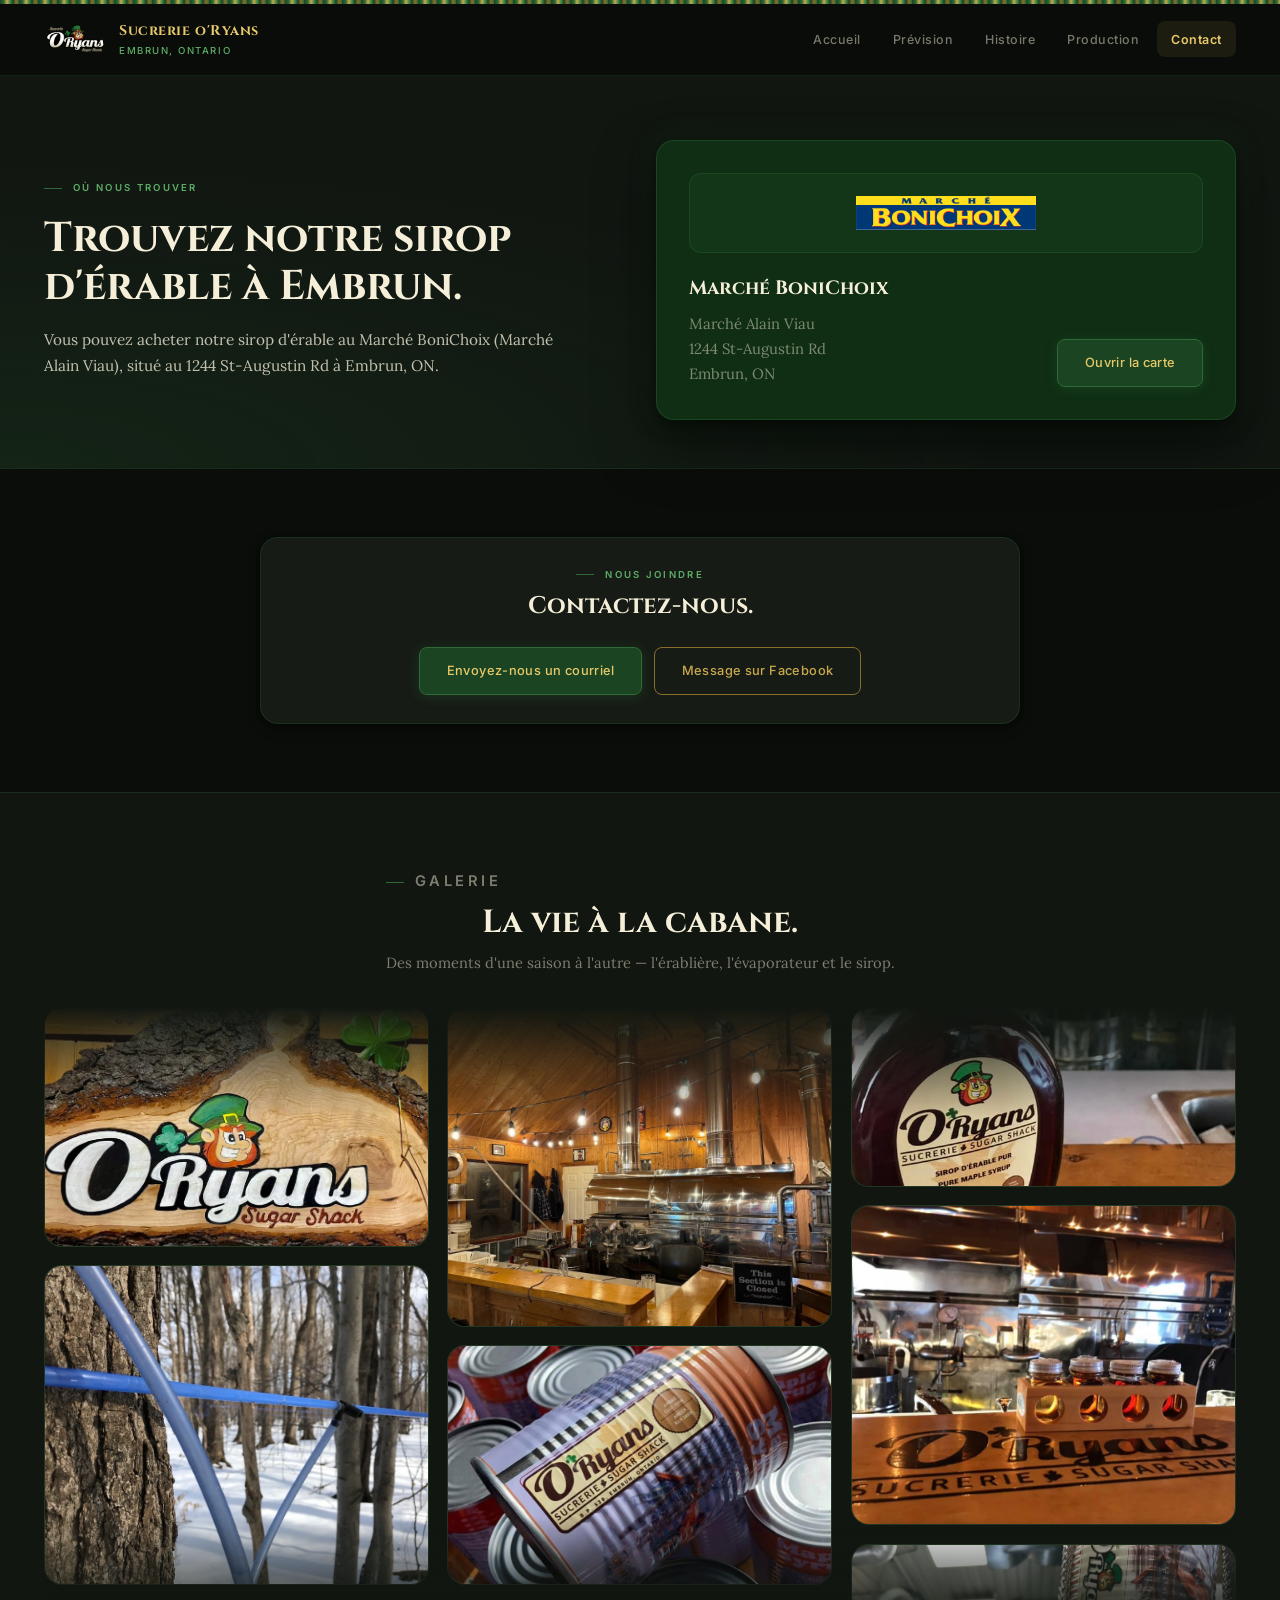
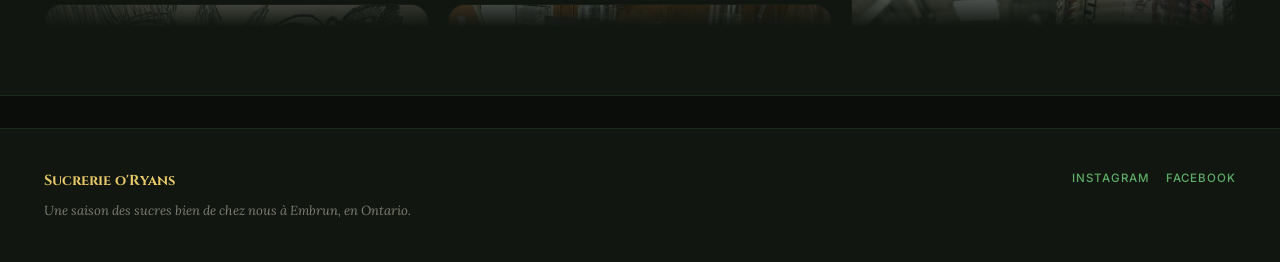
==== commit 24c605a4: "Change icon and prevision images to png, and remove the fact strip from the homepage." ====
--- a/contact.html
+++ b/contact.html
@@ -19,7 +19,7 @@
   <header class="site-header">
     <div class="shell nav-shell">
       <a class="brand" href="index.html" aria-label="Accueil Sucrerie o'Ryans">
-        <img class="logo-art" src="assets/images/noback.jpg" alt="Logo de la Sucrerie o'Ryans" onerror="this.style.display='none'">
+        <img class="logo-art" src="assets/images/noback.png" alt="Logo de la Sucrerie o'Ryans" onerror="this.style.display='none'">
         <span>
           <strong>Sucrerie o'Ryans</strong>
           <small>Embrun, Ontario</small>
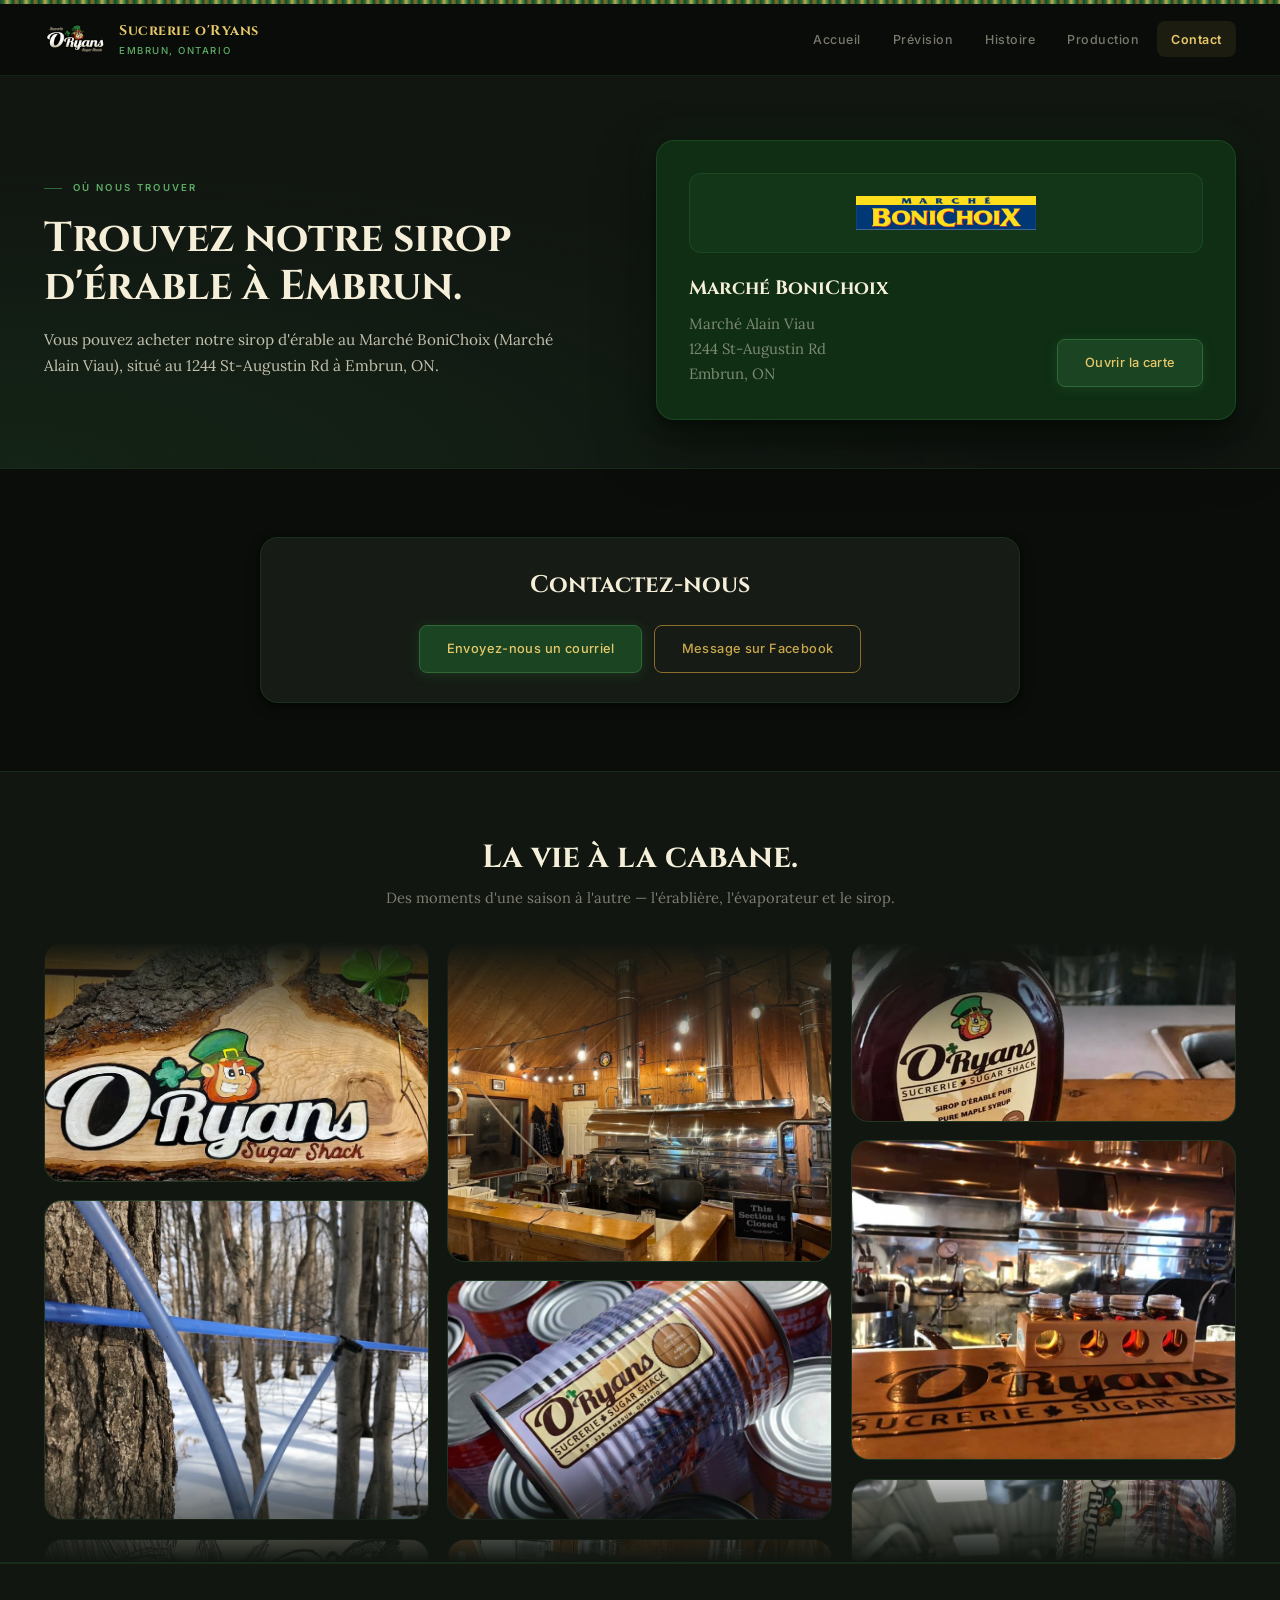
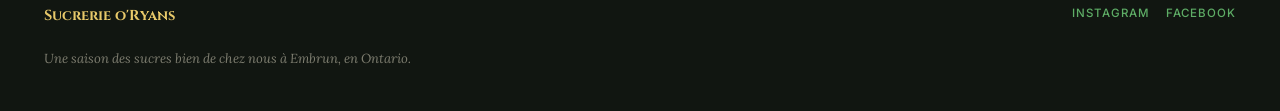
==== commit 0ceec658: "VERSION 2.0.0" ====
--- a/contact.html
+++ b/contact.html
@@ -79,8 +79,7 @@
     <section class="section-shell">
       <div class="shell">
         <article class="detail-card reveal contact-simple-card">
-          <p class="card-kicker">Nous joindre</p>
-          <h2>Contactez-nous.</h2>
+          <h2>Contactez-nous</h2>
           <div class="button-row">
             <a class="button-primary" href="mailto:sugarshack@oryans.ca">
               Envoyez-nous un courriel
@@ -101,7 +100,6 @@
     <section class="gallery-strip-section">
       <div class="shell gallery-strip-shell">
         <div class="gallery-strip-heading reveal">
-          <p class="eyebrow">Galerie</p>
           <h2>La vie à la cabane.</h2>
           <p>Des moments d'une saison à l'autre — l'érablière, l'évaporateur et le sirop.</p>
         </div>
@@ -116,7 +114,7 @@
 
   <footer class="site-footer">
     <div class="shell footer-grid">
-      <div>
+      <div class="footer-brand">
         <strong>Sucrerie o'Ryans</strong>
         <p>Une saison des sucres bien de chez nous à Embrun, en Ontario.</p>
       </div>
--- a/css/styles.css
+++ b/css/styles.css
@@ -56,10 +56,22 @@
 body {
   background: var(--black);
   color: var(--cream);
-  font-family: 'Lora', serif;
+  font-family: 'Verdana', 'Lora', serif;
   font-size: 1rem;
   line-height: 1.72;
   overflow-x: hidden;
+}
+
+body.is-menu-open { overflow: hidden; }
+
+body.is-menu-open::before {
+  content: '';
+  position: fixed;
+  inset: 0;
+  background: rgba(6, 9, 7, 0.62);
+  backdrop-filter: blur(3px);
+  -webkit-backdrop-filter: blur(3px);
+  z-index: 85;
 }
 
 h1, h2, h3 { font-family: 'Cinzel', serif; font-weight: 700; line-height: 1.15; color: var(--cream); }
@@ -91,9 +103,10 @@
   background: rgba(10,13,10,0.93);
   backdrop-filter: blur(18px); -webkit-backdrop-filter: blur(18px);
   border-bottom: 1px solid var(--black-border);
-}
-
-.nav-shell { display: flex; align-items: center; gap: 1.5rem; padding: 0.9rem 1.5rem; max-width: var(--shell-max); margin: 0 auto; }
+  overflow: visible;
+}
+
+.nav-shell { display: flex; align-items: center; gap: 1.5rem; padding: 0.9rem 1.5rem; max-width: var(--shell-max); margin: 0 auto; position: relative; }
 
 .brand { display: flex; align-items: center; gap: 0.75rem; flex-shrink: 0; }
 .logo-art {
@@ -124,6 +137,20 @@
   display: none; font-family: 'Inter', sans-serif; font-size: 0.78rem; font-weight: 500;
   background: transparent; border: 1px solid var(--black-border2); border-radius: var(--radius-sm);
   padding: 0.45rem 1rem; cursor: pointer; color: var(--green-light); margin-left: auto;
+  transition: color 0.2s, border-color 0.2s, background 0.2s;
+}
+
+.menu-toggle:hover,
+.menu-toggle:focus-visible {
+  color: var(--gold-light);
+  border-color: rgba(201,168,76,0.24);
+  background: rgba(201,168,76,0.08);
+}
+
+.menu-toggle[aria-expanded="true"] {
+  color: var(--gold-light);
+  border-color: rgba(201,168,76,0.3);
+  background: rgba(201,168,76,0.12);
 }
 
 /* ── Reveal ── */
@@ -336,9 +363,26 @@
 }
 
 .footer-grid { display: flex; justify-content: space-between; align-items: flex-start; gap: 2rem; flex-wrap: wrap; }
+.footer-brand { display: flex; flex-direction: column; gap: 0.85rem; }
 .site-footer strong { font-family: 'Cinzel', serif; font-size: 0.9rem; color: var(--gold-light); display: block; margin-bottom: 0.35rem; }
 .site-footer p { font-family: 'Lora', serif; font-size: 0.82rem; color: var(--cream-muted); font-style: italic; }
 .footer-grid > div:last-child { display: flex; gap: 1rem; align-items: center; }
+.footer-flag {
+  display: inline-flex;
+  align-items: center;
+  width: fit-content;
+  padding: 0.45rem 0.6rem;
+  background: rgba(15,46,20,0.5);
+  border: 1px solid var(--black-border2);
+  border-radius: var(--radius-sm);
+  box-shadow: var(--shadow-sm);
+}
+
+.footer-flag img {
+  display: block;
+  width: 88px;
+  height: auto;
+}
 
 .footer-grid a {
   font-family: 'Inter', sans-serif; font-size: 0.72rem; font-weight: 500;
@@ -621,6 +665,8 @@
 .contact-simple-card .card-kicker { justify-content: center; }
 .contact-simple-card .button-row { justify-content: center; }
 .contact-simple-card h2 { font-size: 1.5rem; margin-bottom: 1.2rem; }
+.page-contact .gallery-strip-section { padding-bottom: 0; }
+.page-contact .site-footer { margin-top: 0; }
 
 /* ── Media link cards ── */
 .media-link-card {
@@ -655,15 +701,42 @@
 
 @media (max-width: 780px) {
   .menu-toggle { display: block; }
+  .nav-shell { gap: 1rem; }
   .site-nav {
-    position: fixed; top: 0; right: 0; bottom: 0; width: 260px;
-    flex-direction: column; align-items: flex-start; gap: 0.25rem;
-    background: var(--black-surface); padding: 5rem 1.5rem 2rem;
-    border-left: 1px solid var(--black-border); box-shadow: -4px 0 32px rgba(0,0,0,0.6);
-    transform: translateX(100%); transition: transform 0.3s ease; z-index: 90;
+    position: absolute; top: calc(100% + 0.75rem); left: 1rem; right: 1rem;
+    margin-left: 0;
+    flex-direction: column; align-items: stretch; gap: 0.3rem;
+    background: linear-gradient(180deg, rgba(22,28,21,0.98), rgba(15,46,20,0.98));
+    padding: 0.85rem;
+    border: 1px solid var(--black-border2);
+    border-radius: var(--radius-lg);
+    box-shadow: var(--shadow-lg), var(--glow-green);
+    max-height: calc(100vh - 6.5rem);
+    overflow-y: auto;
+    opacity: 0;
+    visibility: hidden;
+    pointer-events: none;
+    transform: translateY(-0.75rem);
+    transition: opacity 0.24s ease, transform 0.24s ease, visibility 0.24s ease;
+    z-index: 110;
   }
-  .site-nav.is-open { transform: none; }
-  .site-nav a { font-size: 0.95rem; width: 100%; padding: 0.65rem 0.85rem; }
+  .site-nav.is-open {
+    opacity: 1;
+    visibility: visible;
+    pointer-events: auto;
+    transform: none;
+  }
+  .site-nav a {
+    display: block;
+    font-size: 0.95rem;
+    width: 100%;
+    padding: 0.75rem 0.85rem;
+    border: 1px solid transparent;
+  }
+  .site-nav a:hover,
+  .site-nav a:focus-visible {
+    border-color: rgba(201,168,76,0.12);
+  }
   .section-shell { padding: 3.5rem 0; }
   .gallery-strip-section { padding: 3rem 0; }
   .gallery-columns-wrap { height: 500px; }
@@ -681,4 +754,5 @@
   .button-primary, .button-secondary { width: 100%; justify-content: center; }
   .forecast-summary { grid-template-columns: 1fr; }
   .detail-summary-grid { grid-template-columns: 1fr; }
-}
+  .footer-grid > div:last-child { width: 100%; justify-content: flex-start; flex-wrap: wrap; }
+}
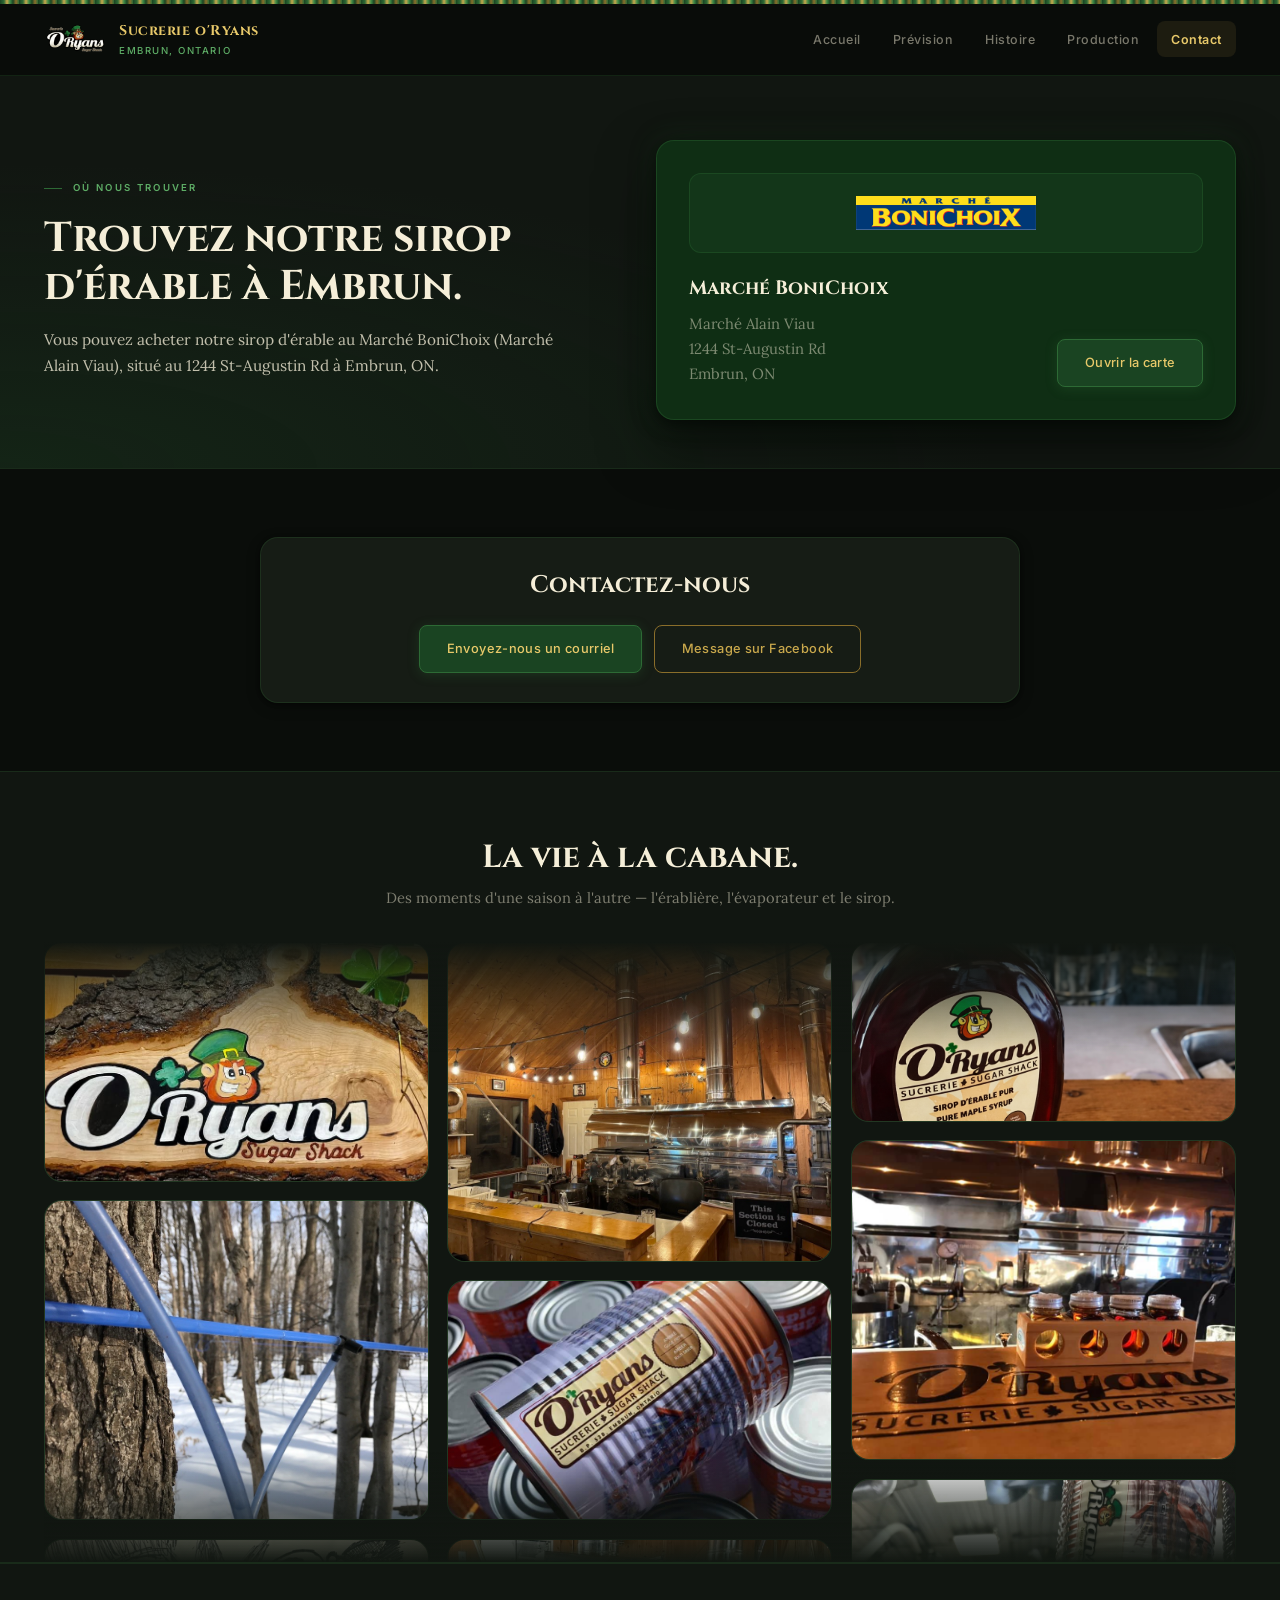
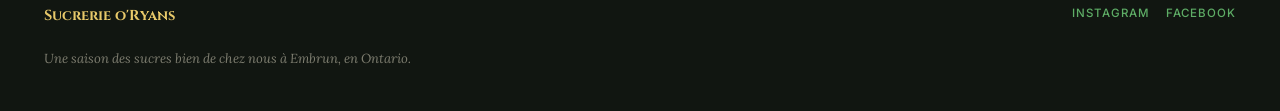
==== commit 2969f475: "yessss" ====
--- a/contact.html
+++ b/contact.html
@@ -6,7 +6,7 @@
   <title>Sucrerie o'Ryans | Contact</title>
   <meta name="description" content="Contact et point de vente local pour la Sucrerie o'Ryans.">
   <meta name="theme-color" content="#0A0D0A">
-  <link rel="icon" type="image/png" href="assets/images/icon.png">
+  <link rel="icon" type="image/png" sizes="512x512" href="assets/images/nicon.png?v=2">
   <link rel="preconnect" href="https://fonts.googleapis.com">
   <link rel="preconnect" href="https://fonts.gstatic.com" crossorigin>
   <link href="https://fonts.googleapis.com/css2?family=Cinzel:wght@400;600;700&family=Lora:ital,wght@0,400;0,600;1,400&family=Inter:wght@300;400;500;600&display=swap" rel="stylesheet">
@@ -135,7 +135,7 @@
     var tiles = [
       { src: "assets/images/woodlog.jpg",      label: "Enseigne",      aspect: "square" },
       { src: "assets/images/setup.jpg",         label: "Installation",  aspect: "tall" },
-      { src: "assets/images/glassbottle.jpg",   label: "Bouteille",     aspect: "short" },
+      { src: "assets/images/glassbottle.png",   label: "Bouteille",     aspect: "short" },
       { src: "assets/images/hose.jpg",          label: "Tubulure",      aspect: "tall" },
       { src: "assets/images/canoryan.jpg",      label: "Canne",         aspect: "square" },
       { src: "assets/images/counter.jpg",       label: "Comptoir",      aspect: "tall" },
--- a/css/styles.css
+++ b/css/styles.css
@@ -294,6 +294,7 @@
   letter-spacing: 0.07em; text-transform: uppercase;
   background: var(--green-deep); color: var(--green-light);
   border: 1px solid rgba(62,138,70,0.3); border-radius: 100px; padding: 0.32rem 0.9rem;
+  box-shadow: 0 10px 28px rgba(0,0,0,0.16);
 }
 
 .hero-media { position: relative; }
@@ -510,6 +511,7 @@
 .summary-card p { font-size: 0.88rem; color: var(--cream-muted); }
 
 .forecast-grid { display: grid; grid-template-columns: repeat(auto-fill, minmax(160px, 1fr)); gap: 0.85rem; margin-bottom: 2rem; }
+.forecast-detail-grid { display: grid; grid-template-columns: repeat(2, minmax(0, 1fr)); gap: 1.25rem; margin-bottom: 2rem; }
 
 .day-card {
   background: var(--black-card); border: 1.5px solid var(--black-border);
@@ -614,6 +616,7 @@
 .season-span strong { font-family: 'Cinzel', serif; font-size: 0.7rem; font-weight: 700; color: var(--gold-light); white-space: nowrap; }
 .season-span small { font-family: 'Inter', sans-serif; font-size: 0.6rem; color: var(--cream-muted); white-space: nowrap; }
 .season-empty { font-family: 'Inter', sans-serif; font-size: 0.68rem; color: var(--cream-muted); font-style: italic; display: flex; align-items: center; height: 100%; padding-left: 0.6rem; }
+.season-empty.is-in-progress { color: var(--gold-light); font-style: normal; letter-spacing: 0.04em; }
 
 .production-side { display: flex; flex-direction: column; gap: 1.25rem; }
 
@@ -689,6 +692,7 @@
   .hero-grid { grid-template-columns: 1fr; }
   .hero-media { display: none; }
   .page-hero-grid { grid-template-columns: 1fr; }
+  .forecast-detail-grid { grid-template-columns: 1fr; }
   .production-layout { grid-template-columns: 1fr; }
   .production-highlight-grid { grid-template-columns: 1fr 1fr; }
   .contact-top-grid { grid-template-columns: 1fr; }
@@ -741,6 +745,7 @@
   .gallery-strip-section { padding: 3rem 0; }
   .gallery-columns-wrap { height: 500px; }
   .hero-home { padding: 4rem 0 3rem; min-height: auto; }
+  .page-home .fact-strip { display: none; }
   .card-grid.two-up { grid-template-columns: 1fr; }
   .production-highlight-grid { grid-template-columns: 1fr; }
   .detail-summary-grid { grid-template-columns: 1fr 1fr; }
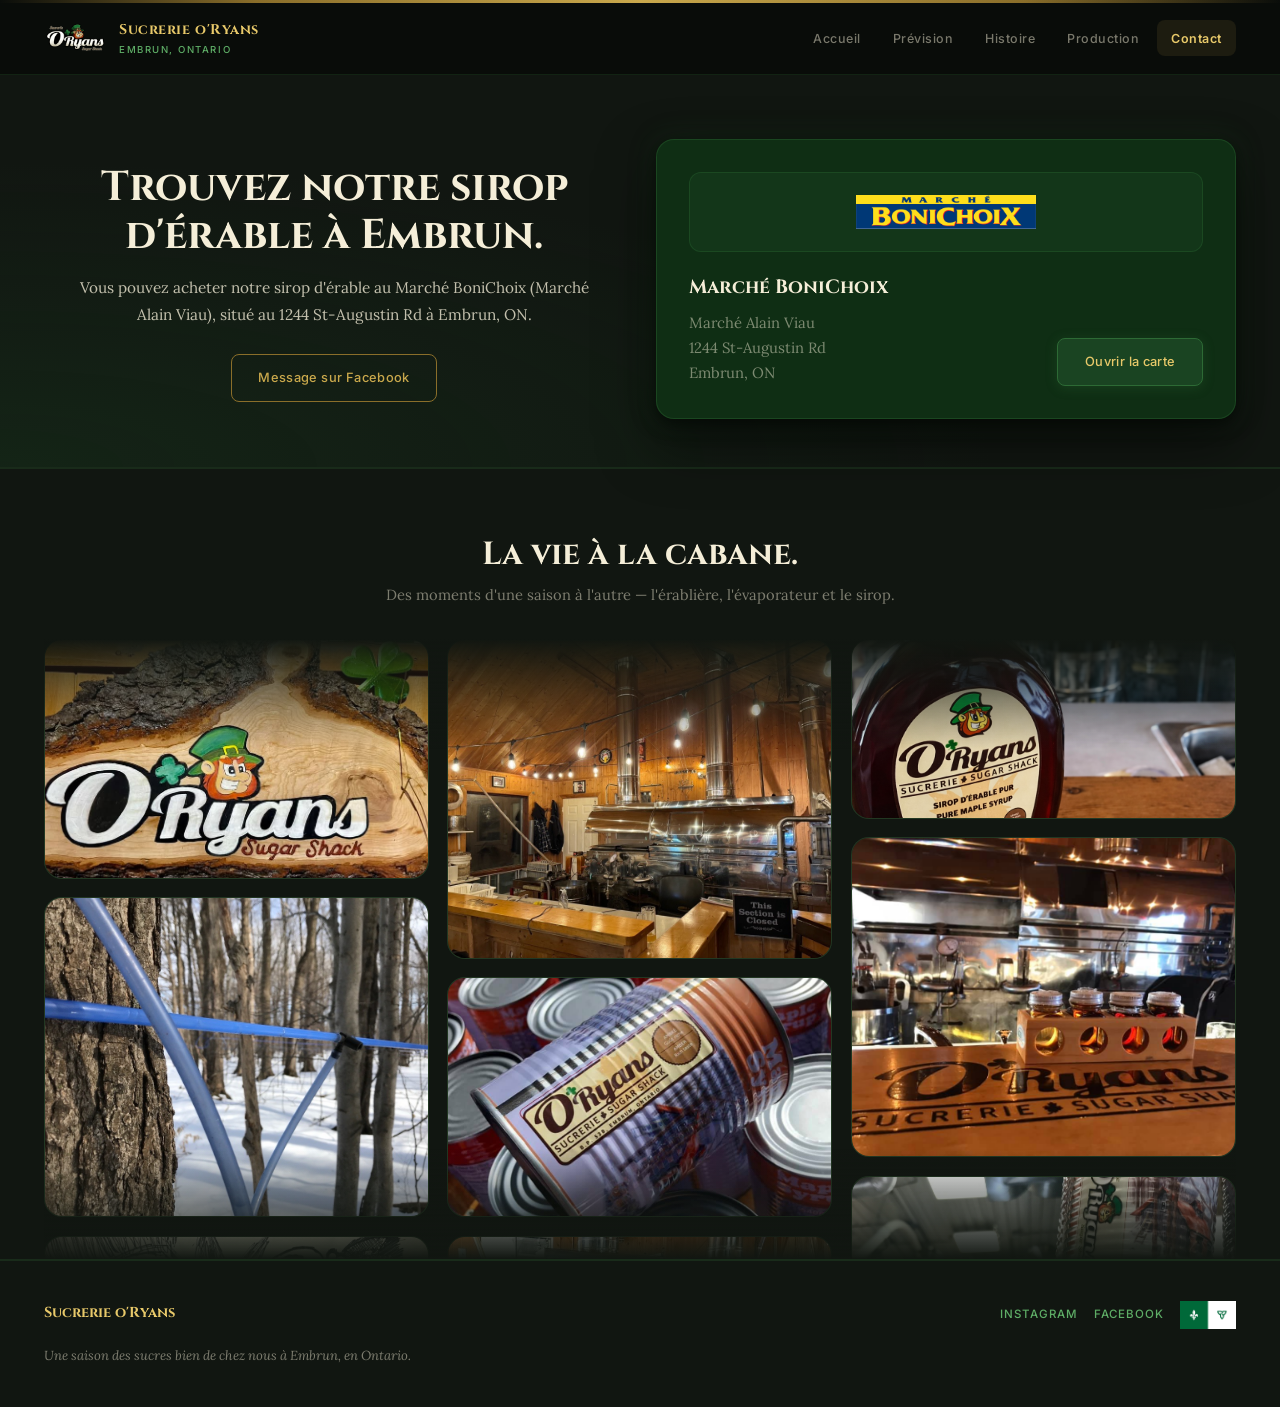
==== commit f2c1b93b: "4.0.3" ====
--- a/contact.html
+++ b/contact.html
@@ -41,12 +41,20 @@
     <section class="page-hero">
       <div class="shell page-hero-grid contact-top-grid">
         <div class="contact-buy-copy reveal">
-          <p class="eyebrow">Où nous trouver</p>
           <h1>Trouvez notre sirop d'érable à Embrun.</h1>
           <p class="lead">
             Vous pouvez acheter notre sirop d'érable au Marché BoniChoix
             (Marché Alain Viau), situé au 1244 St-Augustin Rd à Embrun, ON.
           </p>
+          <div class="button-row" style="margin-top: 1.6rem;">
+            <a
+              class="button-secondary"
+              href="https://www.facebook.com/sucrerieoryans/"
+              target="_blank" rel="noreferrer"
+            >
+              Message sur Facebook
+            </a>
+          </div>
         </div>
 
         <div class="reveal">
@@ -75,27 +83,6 @@
       </div>
     </section>
 
-    <!-- ═══════════ GET IN TOUCH ═══════════ -->
-    <section class="section-shell">
-      <div class="shell">
-        <article class="detail-card reveal contact-simple-card">
-          <h2>Contactez-nous</h2>
-          <div class="button-row">
-            <a class="button-primary" href="mailto:sugarshack@oryans.ca">
-              Envoyez-nous un courriel
-            </a>
-            <a
-              class="button-secondary"
-              href="https://www.facebook.com/sucrerieoryans/"
-              target="_blank" rel="noreferrer"
-            >
-              Message sur Facebook
-            </a>
-          </div>
-        </article>
-      </div>
-    </section>
-
     <!-- ═══════════ ROTATING 3-COLUMN GALLERY ═══════════ -->
     <section class="gallery-strip-section">
       <div class="shell gallery-strip-shell">
@@ -121,6 +108,9 @@
       <div>
         <a href="https://www.instagram.com/sucrerie_oryans_sugar_shack/?hl=en" target="_blank" rel="noreferrer">Instagram</a>
         <a href="https://www.facebook.com/sucrerieoryans/" target="_blank" rel="noreferrer">Facebook</a>
+        <div class="footer-flag">
+          <img src="assets/images/Franco-Ontarian_flag.svg.png" alt="Drapeau franco-ontarien" loading="lazy">
+        </div>
       </div>
     </div>
   </footer>
--- a/css/styles.css
+++ b/css/styles.css
@@ -82,16 +82,10 @@
 em { color: var(--gold-light); font-style: italic; }
 strong { color: var(--cream); }
 
-/* ── Celtic stripe ── */
+/* ── Gold rule ── */
 .wood-bar {
-  height: 4px;
-  background: repeating-linear-gradient(
-    90deg,
-    var(--green-dark)  0px,  var(--green-mid)   4px,
-    var(--gold)        7px,  var(--green-bright) 10px,
-    var(--green-dark)  13px, var(--gold-dim)     16px,
-    var(--green-mid)   19px
-  );
+  height: 3px;
+  background: linear-gradient(90deg, var(--black), var(--gold-dim) 20%, var(--gold) 50%, var(--gold-dim) 80%, var(--black));
 }
 
 /* ── Shell ── */
@@ -276,25 +270,72 @@
 
 /* ── Home Hero ── */
 .hero-home {
-  min-height: 100vh; display: flex; align-items: center; padding: 6rem 0 4rem;
+  min-height: 100vh;
+  display: flex;
+  align-items: center;
+  justify-content: center;
+  text-align: center;
+  position: relative;
+  overflow: hidden;
+  padding: 8rem 0 5rem;
+}
+
+.hero-bg {
+  position: absolute;
+  inset: 0;
+  background-size: cover;
+  background-position: center;
+  filter: brightness(0.38) saturate(0.75);
+  transform: scale(1.04);
+  transition: transform 9s ease;
+}
+
+.hero-home:hover .hero-bg { transform: scale(1.0); }
+
+.hero-bg--overall { background-image: url('../assets/images/download.png'); }
+
+.hero-overlay {
+  position: absolute;
+  inset: 0;
   background:
-    radial-gradient(ellipse at 5% 90%, rgba(15,46,20,0.5) 0%, transparent 50%),
-    radial-gradient(ellipse at 95% 15%, rgba(26,68,34,0.3) 0%, transparent 45%),
-    var(--black);
-}
+    radial-gradient(ellipse at center, transparent 25%, rgba(6,9,7,0.55) 100%),
+    linear-gradient(to bottom, rgba(10,13,10,0.2) 0%, rgba(10,13,10,0.72) 100%);
+}
+
+.hero-content {
+  position: relative;
+  z-index: 2;
+  max-width: 900px;
+  width: 100%;
+}
+
+.hero-content .eyebrow { justify-content: center; }
+.hero-content .eyebrow::before { display: none; }
+.hero-content .display { font-size: clamp(2.8rem, 6.5vw, 6rem); margin: 0.4rem 0 1.25rem; line-height: 1.05; letter-spacing: 0.01em; }
+.hero-content .lead { font-size: 1.05rem; color: var(--cream-dim); max-width: 50ch; margin: 0 auto; }
+.hero-content .button-row { justify-content: center; }
+.hero-content .fact-strip { justify-content: center; }
 
 .hero-grid { display: grid; grid-template-columns: repeat(2, minmax(0, 1fr)); gap: 2.75rem; align-items: center; }
 .hero-copy .display { font-size: clamp(2.2rem, 4.5vw, 3.8rem); margin: 0.5rem 0 1.25rem; line-height: 1.1; }
 .hero-copy .lead { font-size: 1.05rem; color: var(--cream-dim); max-width: 48ch; }
 
-.fact-strip { display: flex; flex-wrap: wrap; gap: 0.5rem; list-style: none; margin-top: 1.8rem; }
+.fact-strip { display: flex; flex-wrap: wrap; align-items: center; gap: 0; list-style: none; margin-top: 1.8rem; }
 
 .fact-strip li {
-  font-family: 'Inter', sans-serif; font-size: 0.68rem; font-weight: 600;
-  letter-spacing: 0.07em; text-transform: uppercase;
-  background: var(--green-deep); color: var(--green-light);
-  border: 1px solid rgba(62,138,70,0.3); border-radius: 100px; padding: 0.32rem 0.9rem;
-  box-shadow: 0 10px 28px rgba(0,0,0,0.16);
+  font-family: 'Inter', sans-serif; font-size: 0.68rem; font-weight: 500;
+  letter-spacing: 0.14em; text-transform: uppercase;
+  color: var(--cream-muted);
+  background: none; border: none; border-radius: 0; padding: 0; box-shadow: none;
+}
+
+.fact-strip li + li::before {
+  content: '·';
+  margin: 0 0.7rem;
+  color: var(--gold-dim);
+  font-size: 1.1rem;
+  font-weight: 400;
+  vertical-align: middle;
 }
 
 .hero-media { position: relative; }
@@ -371,18 +412,12 @@
 .footer-flag {
   display: inline-flex;
   align-items: center;
-  width: fit-content;
-  padding: 0.45rem 0.6rem;
-  background: rgba(15,46,20,0.5);
-  border: 1px solid var(--black-border2);
-  border-radius: var(--radius-sm);
-  box-shadow: var(--shadow-sm);
 }
 
 .footer-flag img {
   display: block;
-  width: 88px;
-  height: auto;
+  height: 28px;
+  width: auto;
 }
 
 .footer-grid a {
@@ -586,6 +621,12 @@
 
 .season-axis { position: relative; height: 24px; margin-bottom: 0.5rem; }
 .season-axis span { position: absolute; font-family: 'Inter', sans-serif; font-size: 0.6rem; color: var(--cream-muted); transform: translateX(-50%); letter-spacing: 0.04em; }
+.axis-pos-1 { left: 5%; }
+.axis-pos-2 { left: 18.7%; }
+.axis-pos-3 { left: 38.7%; }
+.axis-pos-4 { left: 62.7%; }
+.axis-pos-5 { left: 75.3%; }
+.axis-pos-6 { left: 93%; }
 
 .season-chart { display: flex; flex-direction: column; gap: 0.45rem; }
 
@@ -642,9 +683,12 @@
 
 /* ── CONTACT PAGE ── */
 .contact-top-grid { grid-template-columns: repeat(2, minmax(0, 1fr)); gap: 2rem; align-items: stretch; }
-.contact-buy-copy { display: flex; flex-direction: column; justify-content: center; max-width: 34rem; }
+.contact-buy-copy { display: flex; flex-direction: column; justify-content: center; align-items: center; margin: 0 auto; text-align: center; }
 .contact-buy-copy h1 { font-size: clamp(1.8rem, 3.5vw, 2.6rem); margin: 0.5rem 0 1rem; }
-.contact-buy-copy .lead { color: var(--cream-dim); font-size: 0.96rem; }
+.contact-buy-copy .lead { color: var(--cream-dim); font-size: 0.96rem; max-width: 52ch; }
+.contact-buy-copy .eyebrow { justify-content: center; }
+.contact-buy-copy .eyebrow::before { display: none; }
+.contact-buy-copy .button-row { justify-content: center; }
 
 .brand-showcase {
   background: rgba(26,68,34,0.4); border: 1px solid rgba(62,138,70,0.2);
@@ -686,6 +730,120 @@
 .media-link-card p { font-size: 0.88rem; color: var(--cream-muted); margin-bottom: 1rem; }
 
 img { max-width: 100%; height: auto; }
+
+/* ── Full-height scrolling page sections (homepage) ── */
+.page-section {
+  min-height: 100vh;
+  position: relative;
+  display: flex;
+  align-items: center;
+  justify-content: center;
+  overflow: hidden;
+}
+
+.page-section::before {
+  content: '';
+  position: absolute;
+  inset: 0;
+  background: rgba(6,9,7,0.55);
+  z-index: 1;
+}
+
+.page-section + .page-section {
+  border-top: 1px solid rgba(201,168,76,0.12);
+}
+
+.page-section-bg {
+  position: absolute;
+  inset: 0;
+  background-size: cover;
+  background-position: center;
+  filter: brightness(0.42) saturate(0.8);
+  transition: filter 0.7s ease, transform 0.8s ease;
+  transform: scale(1.03);
+}
+
+.page-section:hover .page-section-bg {
+  filter: brightness(0.32) saturate(0.85);
+  transform: scale(1.0);
+}
+
+.page-section-overlay {
+  position: relative;
+  z-index: 2;
+  width: 100%;
+  padding: 4rem 0;
+}
+
+.page-section-inner { max-width: 700px; margin: 0 auto; text-align: center; }
+
+.page-section-title {
+  font-size: clamp(2.6rem, 5.5vw, 5rem);
+  line-height: 1.05;
+  margin: 0.4rem 0 1rem;
+  color: var(--cream);
+  font-style: italic;
+}
+
+.page-section-lead {
+  font-size: 1rem;
+  color: var(--cream-dim);
+  max-width: 46ch;
+  margin: 0 auto 1.75rem;
+  font-family: 'Lora', serif;
+}
+
+.page-section-inner .eyebrow { justify-content: center; }
+.page-section-inner .eyebrow::before { display: none; }
+.page-section-inner .button-row { justify-content: center; }
+
+#refreshForecast { margin-top: 1.5rem; }
+
+.flag-section {
+  padding: 4rem 0 3rem;
+  position: relative;
+  overflow: hidden;
+  background: linear-gradient(180deg,
+    var(--black) 0%,
+    rgba(15,46,20,0.35) 50%,
+    var(--black-surface) 100%
+  );
+}
+
+.flag-section-bg {
+  display: none;
+}
+
+.flag-section-inner {
+  position: relative;
+  z-index: 2;
+  display: flex;
+  flex-direction: column;
+  align-items: center;
+  gap: 1.1rem;
+  text-align: center;
+}
+
+.flag-img {
+  display: block;
+  width: min(168px, 34vw);
+  height: auto;
+  filter: drop-shadow(0 6px 22px rgba(0,0,0,0.65));
+}
+
+.flag-caption {
+  font-family: 'Inter', sans-serif;
+  font-size: 0.6rem;
+  font-weight: 600;
+  letter-spacing: 0.24em;
+  text-transform: uppercase;
+  color: var(--cream-muted);
+}
+
+.section-bg--histoire   { background-image: url('../assets/images/woodlog.jpg'); }
+.section-bg--prevision  { background-image: url('../assets/images/hose.jpg'); }
+.section-bg--production { background-image: url('../assets/images/counter.jpg'); }
+.section-bg--contact    { background-image: url('../assets/images/displaySyrup.jpg'); }
 
 /* ── Responsive ── */
 @media (max-width: 900px) {
@@ -743,8 +901,15 @@
   }
   .section-shell { padding: 3.5rem 0; }
   .gallery-strip-section { padding: 3rem 0; }
+  .page-section-overlay { padding: 3.5rem 0 4rem; }
+  .page-section-title { font-size: clamp(2rem, 8vw, 3rem); font-style: normal; }
+  .page-section-inner { text-align: center; max-width: 100%; }
+  .page-section-inner .eyebrow { justify-content: center; }
+  .page-section-inner .eyebrow::before { display: none; }
+  .page-section-inner .button-row { justify-content: center; }
   .gallery-columns-wrap { height: 500px; }
-  .hero-home { padding: 4rem 0 3rem; min-height: auto; }
+  .hero-home { padding: 5rem 0 4rem; }
+  .hero-content .display { font-size: clamp(2rem, 9vw, 3.5rem); }
   .page-home .fact-strip { display: none; }
   .card-grid.two-up { grid-template-columns: 1fr; }
   .production-highlight-grid { grid-template-columns: 1fr; }
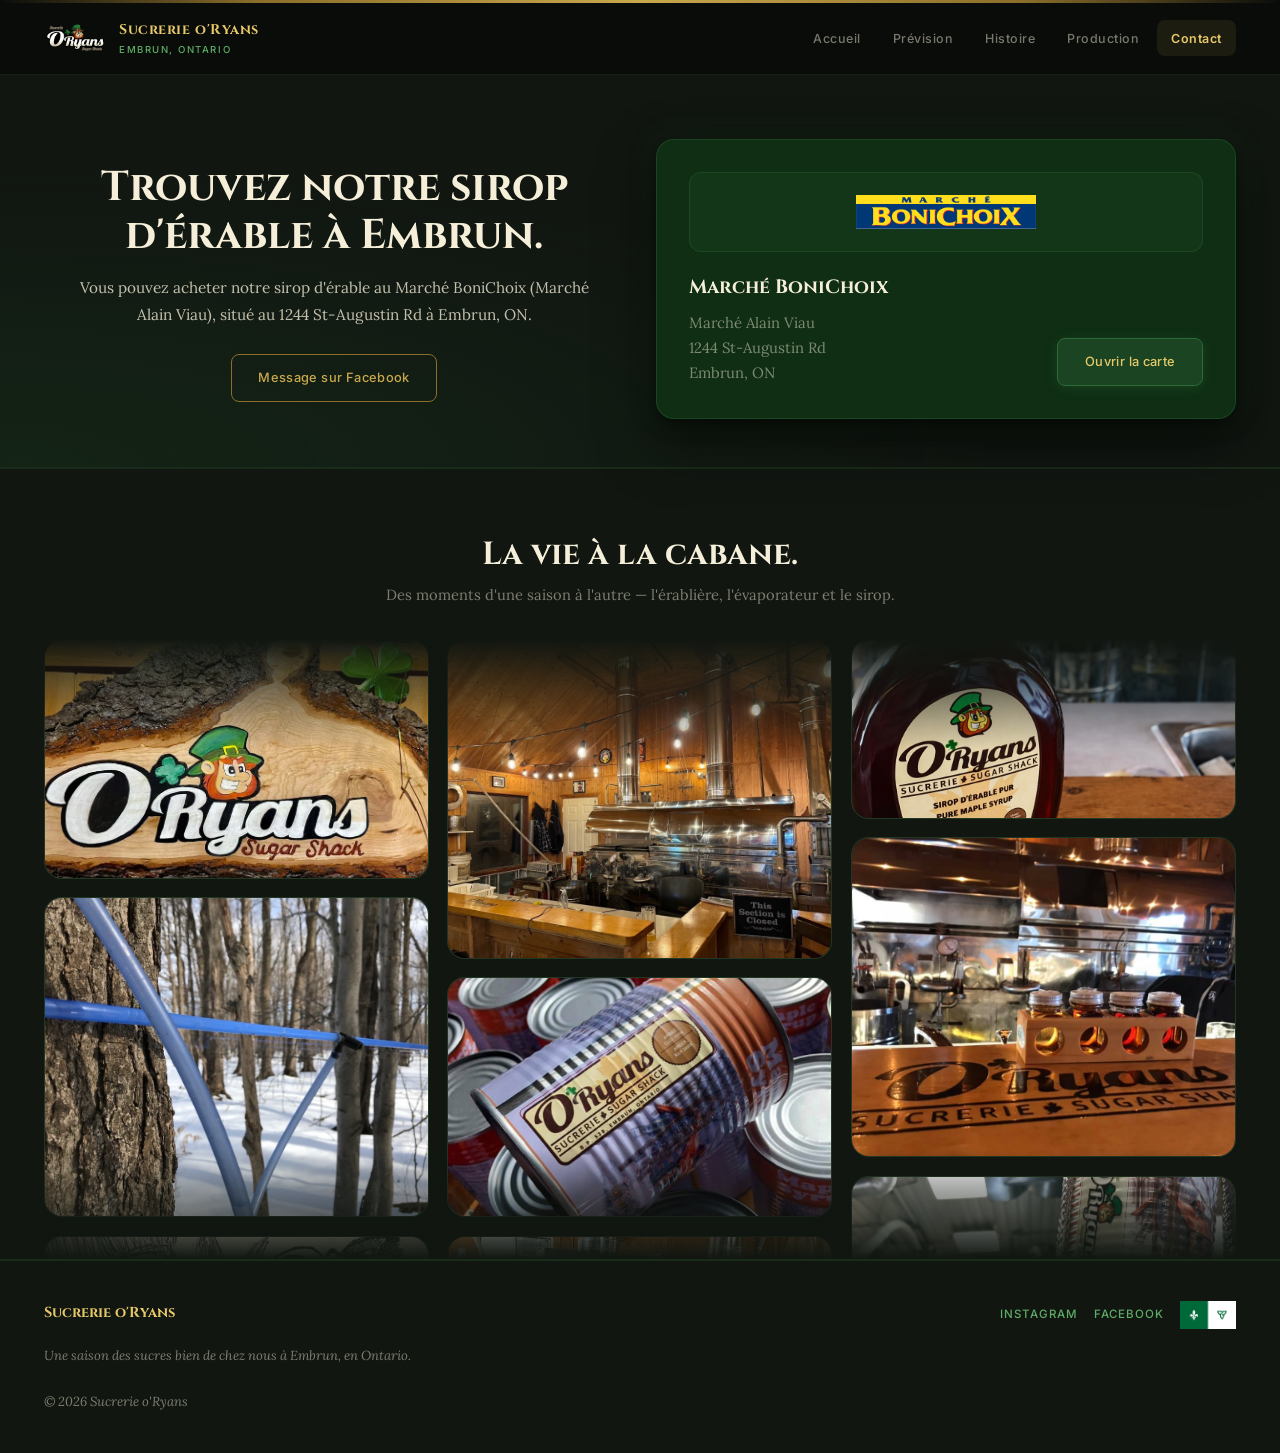
==== commit ac565faf: "Site quality pass: typography, accessibility, stale content - Restore Lora as the body font (Verdana" ====
--- a/contact.html
+++ b/contact.html
@@ -2,6 +2,7 @@
 <html lang="fr-CA">
 <head>
   <meta charset="UTF-8">
+  <script>document.documentElement.classList.add("js");</script>
   <meta name="viewport" content="width=device-width, initial-scale=1.0">
   <title>Sucrerie o'Ryans | Contact</title>
   <meta name="description" content="Contact et point de vente local pour la Sucrerie o'Ryans.">
@@ -14,6 +15,7 @@
 </head>
 <body class="page-contact">
 
+  <a class="skip-link" href="#main">Aller au contenu</a>
   <div class="wood-bar"></div>
 
   <header class="site-header">
@@ -36,7 +38,7 @@
     </div>
   </header>
 
-  <main>
+  <main id="main">
     <!-- ═══════════ PAGE HERO ═══════════ -->
     <section class="page-hero">
       <div class="shell page-hero-grid contact-top-grid">
@@ -104,6 +106,7 @@
       <div class="footer-brand">
         <strong>Sucrerie o'Ryans</strong>
         <p>Une saison des sucres bien de chez nous à Embrun, en Ontario.</p>
+        <p class="footer-copy">&copy; <span data-current-year>2026</span> Sucrerie o'Ryans</p>
       </div>
       <div>
         <a href="https://www.instagram.com/sucrerie_oryans_sugar_shack/?hl=en" target="_blank" rel="noreferrer">Instagram</a>
@@ -150,6 +153,8 @@
 
       var img = document.createElement("img");
       img.alt = tile.label;
+      img.loading = "lazy";
+      img.decoding = "async";
       img.src = tile.src;
       img.style.height = heights[tile.aspect] || "240px";
 
--- a/css/styles.css
+++ b/css/styles.css
@@ -56,7 +56,7 @@
 body {
   background: var(--black);
   color: var(--cream);
-  font-family: 'Verdana', 'Lora', serif;
+  font-family: 'Lora', Georgia, serif;
   font-size: 1rem;
   line-height: 1.72;
   overflow-x: hidden;
@@ -78,6 +78,24 @@
 h4, h5, h6 { font-family: 'Cinzel', serif; font-weight: 600; color: var(--gold-light); }
 
 a { color: inherit; text-decoration: none; }
+
+a:focus-visible, button:focus-visible {
+  outline: 2px solid var(--gold);
+  outline-offset: 3px;
+}
+
+.skip-link {
+  position: absolute;
+  left: 1rem; top: -3.5rem;
+  z-index: 200;
+  font-family: 'Inter', sans-serif; font-size: 0.8rem; font-weight: 500;
+  background: var(--green-dark); color: var(--gold-light);
+  border: 1px solid var(--green-mid); border-radius: var(--radius-sm);
+  padding: 0.6rem 1.1rem;
+  transition: top 0.2s ease;
+}
+
+.skip-link:focus-visible { top: 1rem; }
 p + p { margin-top: 0.75em; }
 em { color: var(--gold-light); font-style: italic; }
 strong { color: var(--cream); }
@@ -147,9 +165,10 @@
   background: rgba(201,168,76,0.12);
 }
 
-/* ── Reveal ── */
-.reveal { opacity: 0; transform: translateY(22px); transition: opacity 0.75s ease, transform 0.75s ease; }
-.reveal.is-visible { opacity: 1; transform: none; }
+/* ── Reveal ──
+   Gated on html.js so content stays visible when JavaScript is unavailable. */
+html.js .reveal { opacity: 0; transform: translateY(22px); transition: opacity 0.75s ease, transform 0.75s ease; }
+html.js .reveal.is-visible { opacity: 1; transform: none; }
 
 /* ── Eyebrow / kicker ── */
 .eyebrow, .card-kicker {
@@ -427,6 +446,8 @@
 
 .footer-grid a:hover { color: var(--gold-light); }
 
+.footer-copy { font-style: normal; font-family: 'Inter', sans-serif; font-size: 0.7rem; color: var(--cream-muted); }
+
 /* ════════════════════════════════════════════════
    ROTATING 3-COLUMN GALLERY STRIP
    ════════════════════════════════════════════════ */
@@ -595,7 +616,7 @@
 
 .production-hero-card .card-kicker { color: var(--gold-light); }
 .production-hero-card .card-kicker::before { background: var(--gold-dim); }
-.production-hero-card h2 { color: var(--cream); font-size: 1.6rem; margin: 0.5rem 0 1rem; }
+.production-hero-card h1 { color: var(--cream); font-size: 1.6rem; margin: 0.5rem 0 1rem; }
 .production-hero-card > p { color: var(--cream-muted); }
 
 .production-hero-card-head { display: flex; justify-content: space-between; align-items: flex-start; gap: 1rem; flex-wrap: wrap; }
@@ -926,3 +947,13 @@
   .detail-summary-grid { grid-template-columns: 1fr; }
   .footer-grid > div:last-child { width: 100%; justify-content: flex-start; flex-wrap: wrap; }
 }
+
+@media (prefers-reduced-motion: reduce) {
+  html { scroll-behavior: auto; }
+  html.js .reveal { opacity: 1; transform: none; transition: none; }
+  .gallery-col { animation: none; }
+  .hero-bg, .page-section-bg { transition: none; transform: none; }
+  .hero-home:hover .hero-bg, .page-section:hover .page-section-bg { transform: none; }
+  .button-primary:hover, .feature-card:hover, .detail-card:hover, .route-card:hover,
+  .day-card:hover, .media-link-card:hover, .poster-preview:hover { transform: none; }
+}
